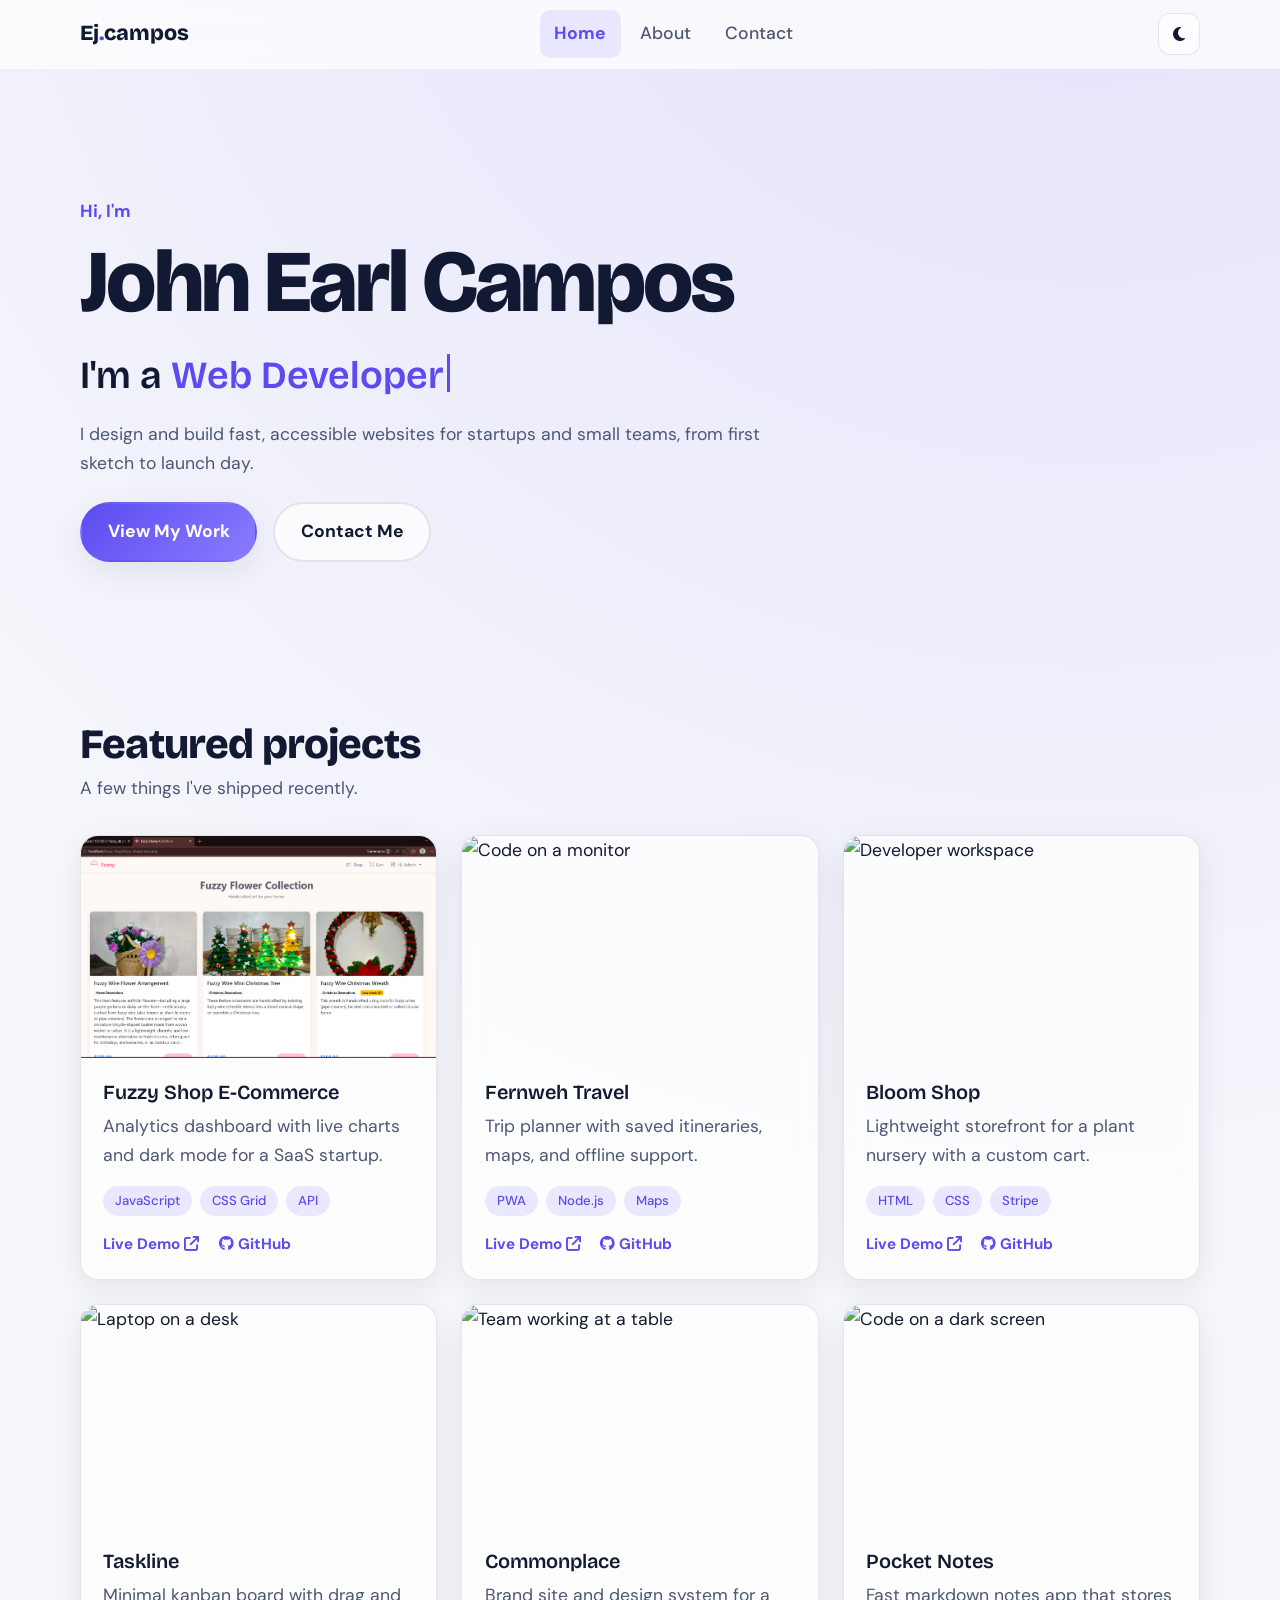
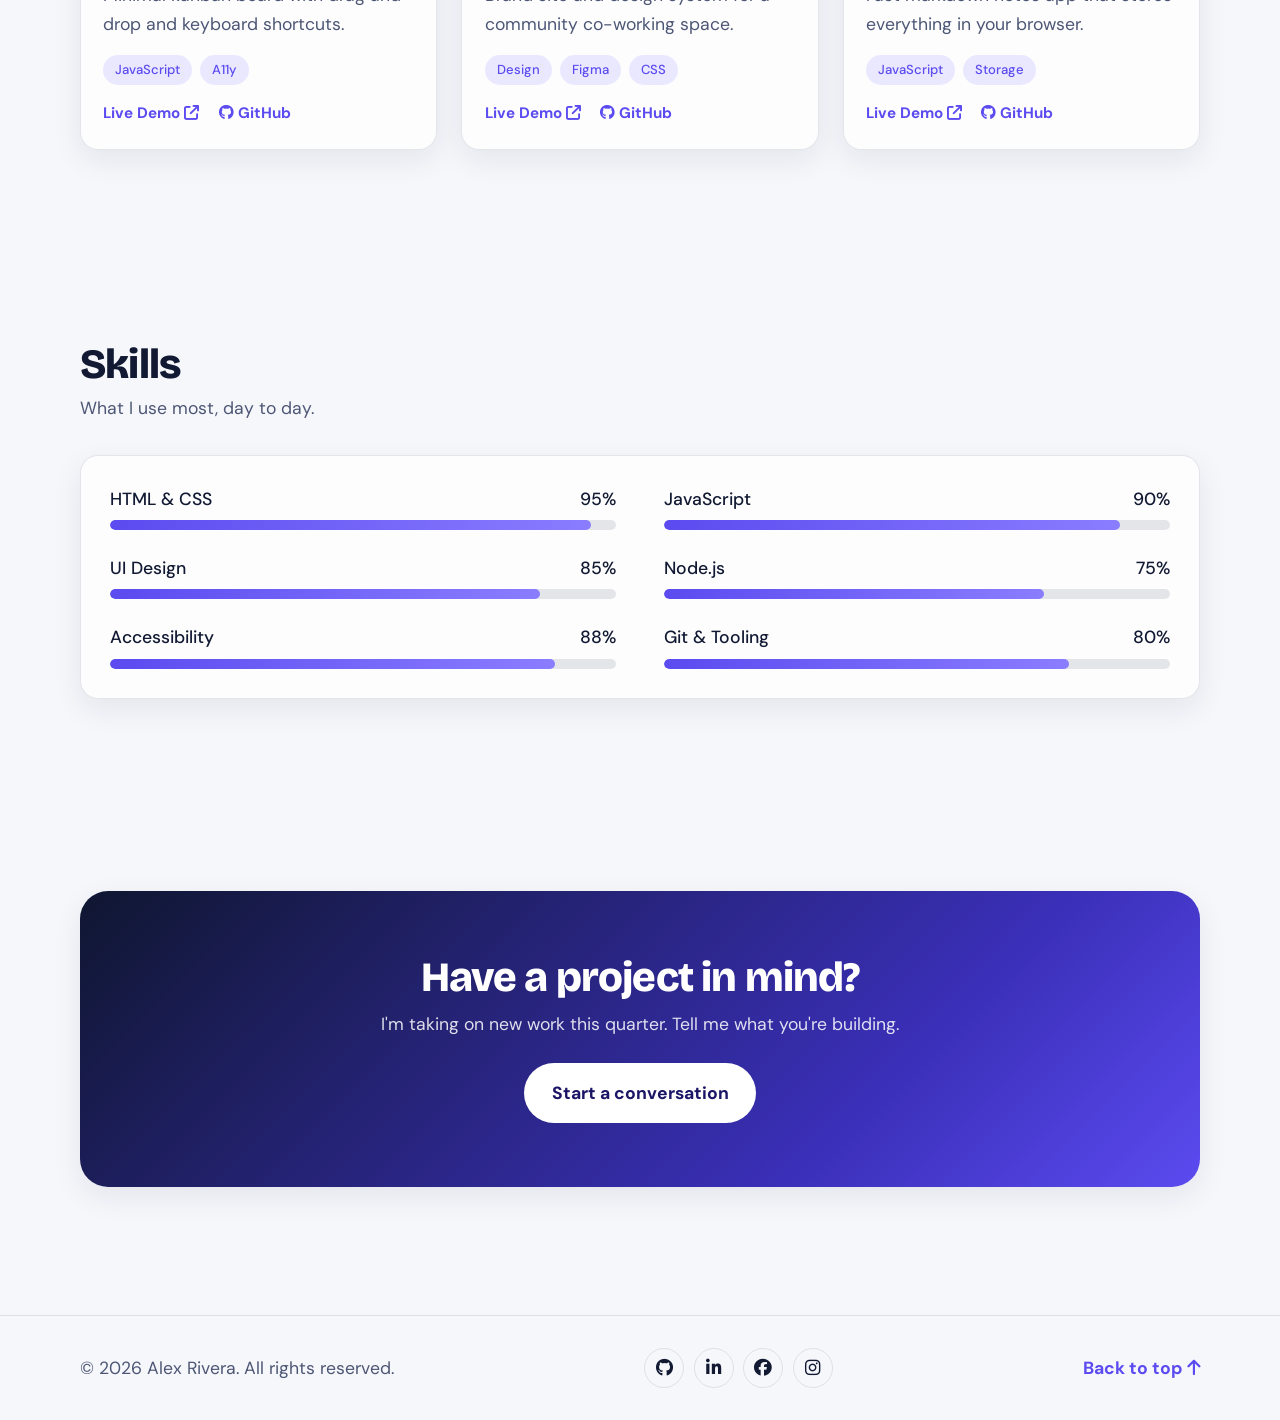
==== index.html @ 5c0c0ce5 "Add files via upload" ====
<!DOCTYPE html>
<html lang="en">
<head>
  <meta charset="UTF-8">
  <meta name="viewport" content="width=device-width, initial-scale=1">
  <meta name="description" content="John Earl Campos – web developer and designer building fast, accessible, beautiful websites.">
  <title>John Earl Campos · Web Developer &amp; Designer</title>
  <link rel="icon" href="data:image/svg+xml,%3Csvg xmlns='http://www.w3.org/2000/svg' viewBox='0 0 100 100'%3E%3Crect width='100' height='100' rx='24' fill='%236d5efc'/%3E%3Ctext x='50' y='68' font-size='56' text-anchor='middle' fill='white' font-family='sans-serif'%3EJ%3C/text%3E%3C/svg%3E">
  <link rel="preconnect" href="https://fonts.googleapis.com">
  <link rel="preconnect" href="https://fonts.gstatic.com" crossorigin>
  <link href="https://fonts.googleapis.com/css2?family=Bricolage+Grotesque:wght@600;800&family=DM+Sans:wght@400;500;700&display=swap" rel="stylesheet">
  <link rel="stylesheet" href="https://cdnjs.cloudflare.com/ajax/libs/font-awesome/6.5.1/css/all.min.css">
  <link rel="stylesheet" href="style.css">
  <script>try{var t=localStorage.getItem("theme");if(t)document.documentElement.setAttribute("data-theme",t)}catch(e){}</script>
</head>
<body>
  <a class="skip" href="#main">Skip to content</a>
  <header class="navbar" id="navbar">
    <nav class="container nav" aria-label="Main navigation">
      <a class="logo" href="index.html">Ej<span>.</span>campos</a>
      <ul class="nav-links" id="nav-links">
        <li><a href="index.html" class="active" aria-current="page">Home</a></li>
        <li><a href="about.html">About</a></li>
        <li><a href="contact.html">Contact</a></li>
      </ul>
      <div class="nav-actions">
        <button class="icon-btn" id="theme-toggle" aria-label="Toggle dark mode"><i class="fa-solid fa-moon"></i></button>
        <button class="icon-btn menu-btn" id="menu-btn" aria-label="Open menu" aria-expanded="false" aria-controls="nav-links"><i class="fa-solid fa-bars"></i></button>
      </div>
    </nav>
  </header>

  <main id="main">
    <section class="hero container">
      <p class="hello">Hi, I'm</p>
      <h1>John Earl Campos</h1>
      <p class="tagline">I'm a <span id="typing" class="typing" aria-live="off"></span><span class="caret" aria-hidden="true"></span></p>
      <p class="lead">I design and build fast, accessible websites for startups and small teams, from first sketch to launch day.</p>
      <div class="btn-row">
        <a class="btn btn-primary" href="#projects">View My Work</a>
        <a class="btn btn-ghost" href="contact.html">Contact Me</a>
      </div>
    </section>

    <section class="section container" id="projects">
      <h2 class="section-title reveal">Featured projects</h2>
      <p class="section-sub reveal">A few things I've shipped recently.</p>
      <div class="grid grid-3">
        <article class="card project reveal">
          <img src="Fuzzy_Shop_E-commerce.png" alt="Laptop showing code editor" loading="lazy">
          <div class="card-body">
            <h3>Fuzzy Shop E-Commerce</h3>
            <p>Analytics dashboard with live charts and dark mode for a SaaS startup.</p>
            <ul class="tags"><li>JavaScript</li><li>CSS Grid</li><li>API</li></ul>
            <div class="links"><a href="#">Live Demo <i class="fa-solid fa-arrow-up-right-from-square"></i></a><a href="#"><i class="fa-brands fa-github"></i> GitHub</a></div>
          </div>
        </article>
        <article class="card project reveal">
          <img src="https://images.unsplash.com/photo-1461749280684-dccba630e2f6?w=800&q=80" alt="Code on a monitor" loading="lazy">
          <div class="card-body">
            <h3>Fernweh Travel</h3>
            <p>Trip planner with saved itineraries, maps, and offline support.</p>
            <ul class="tags"><li>PWA</li><li>Node.js</li><li>Maps</li></ul>
            <div class="links"><a href="#">Live Demo <i class="fa-solid fa-arrow-up-right-from-square"></i></a><a href="#"><i class="fa-brands fa-github"></i> GitHub</a></div>
          </div>
        </article>
        <article class="card project reveal">
          <img src="https://images.unsplash.com/photo-1555066931-4365d14bab8c?w=800&q=80" alt="Developer workspace" loading="lazy">
          <div class="card-body">
            <h3>Bloom Shop</h3>
            <p>Lightweight storefront for a plant nursery with a custom cart.</p>
            <ul class="tags"><li>HTML</li><li>CSS</li><li>Stripe</li></ul>
            <div class="links"><a href="#">Live Demo <i class="fa-solid fa-arrow-up-right-from-square"></i></a><a href="#"><i class="fa-brands fa-github"></i> GitHub</a></div>
          </div>
        </article>
        <article class="card project reveal">
          <img src="https://images.unsplash.com/photo-1517694712202-14dd9538aa97?w=800&q=80" alt="Laptop on a desk" loading="lazy">
          <div class="card-body">
            <h3>Taskline</h3>
            <p>Minimal kanban board with drag and drop and keyboard shortcuts.</p>
            <ul class="tags"><li>JavaScript</li><li>A11y</li></ul>
            <div class="links"><a href="#">Live Demo <i class="fa-solid fa-arrow-up-right-from-square"></i></a><a href="#"><i class="fa-brands fa-github"></i> GitHub</a></div>
          </div>
        </article>
        <article class="card project reveal">
          <img src="https://images.unsplash.com/photo-1522071820081-009f0129c71c?w=800&q=80" alt="Team working at a table" loading="lazy">
          <div class="card-body">
            <h3>Commonplace</h3>
            <p>Brand site and design system for a community co-working space.</p>
            <ul class="tags"><li>Design</li><li>Figma</li><li>CSS</li></ul>
            <div class="links"><a href="#">Live Demo <i class="fa-solid fa-arrow-up-right-from-square"></i></a><a href="#"><i class="fa-brands fa-github"></i> GitHub</a></div>
          </div>
        </article>
        <article class="card project reveal">
          <img src="https://images.unsplash.com/photo-1487058792275-0ad4aaf24ca7?w=800&q=80" alt="Code on a dark screen" loading="lazy">
          <div class="card-body">
            <h3>Pocket Notes</h3>
            <p>Fast markdown notes app that stores everything in your browser.</p>
            <ul class="tags"><li>JavaScript</li><li>Storage</li></ul>
            <div class="links"><a href="#">Live Demo <i class="fa-solid fa-arrow-up-right-from-square"></i></a><a href="#"><i class="fa-brands fa-github"></i> GitHub</a></div>
          </div>
        </article>
      </div>
    </section>

    <section class="section container" id="skills">
      <h2 class="section-title reveal">Skills</h2>
      <p class="section-sub reveal">What I use most, day to day.</p>
      <div class="grid grid-2 card skills-panel reveal">
        <div class="skill"><div class="skill-head"><span>HTML &amp; CSS</span><span>95%</span></div><div class="bar" role="progressbar" aria-valuenow="95" aria-valuemin="0" aria-valuemax="100" aria-label="HTML and CSS"><div class="bar-fill" data-level="95"></div></div></div>
        <div class="skill"><div class="skill-head"><span>JavaScript</span><span>90%</span></div><div class="bar" role="progressbar" aria-valuenow="90" aria-valuemin="0" aria-valuemax="100" aria-label="JavaScript"><div class="bar-fill" data-level="90"></div></div></div>
        <div class="skill"><div class="skill-head"><span>UI Design</span><span>85%</span></div><div class="bar" role="progressbar" aria-valuenow="85" aria-valuemin="0" aria-valuemax="100" aria-label="UI Design"><div class="bar-fill" data-level="85"></div></div></div>
        <div class="skill"><div class="skill-head"><span>Node.js</span><span>75%</span></div><div class="bar" role="progressbar" aria-valuenow="75" aria-valuemin="0" aria-valuemax="100" aria-label="Node.js"><div class="bar-fill" data-level="75"></div></div></div>
        <div class="skill"><div class="skill-head"><span>Accessibility</span><span>88%</span></div><div class="bar" role="progressbar" aria-valuenow="88" aria-valuemin="0" aria-valuemax="100" aria-label="Accessibility"><div class="bar-fill" data-level="88"></div></div></div>
        <div class="skill"><div class="skill-head"><span>Git &amp; Tooling</span><span>80%</span></div><div class="bar" role="progressbar" aria-valuenow="80" aria-valuemin="0" aria-valuemax="100" aria-label="Git and tooling"><div class="bar-fill" data-level="80"></div></div></div>
      </div>
    </section>

    <section class="container section">
      <div class="cta reveal">
        <h2>Have a project in mind?</h2>
        <p>I'm taking on new work this quarter. Tell me what you're building.</p>
        <a class="btn btn-light" href="contact.html">Start a conversation</a>
      </div>
    </section>
  </main>

  <footer class="footer">
    <div class="container footer-inner">
      <p>&copy; <span id="year">2025</span> Alex Rivera. All rights reserved.</p>
      <div class="socials">
        <a href="https://github.com/camposjohnearl-byte" aria-label="GitHub"><i class="fa-brands fa-github"></i></a>
        <a href="https://www.linkedin.com/in/johnearl-campos-39a609385/?isSelfProfile=true" aria-label="LinkedIn"><i class="fa-brands fa-linkedin-in"></i></a>
        <a href="https://www.facebook.com/johnearl.campos.08" aria-label="Facebook"><i class="fa-brands fa-facebook"></i></a>
        <a href="https://www.instagram.com/ejihbuy/" aria-label="Instagram"><i class="fa-brands fa-instagram"></i></a>
      </div>
      <a href="#top" class="to-top-link" id="to-top-link">Back to top <i class="fa-solid fa-arrow-up"></i></a>
    </div>
  </footer>
  <button class="to-top" id="to-top" aria-label="Back to top"><i class="fa-solid fa-arrow-up"></i></button>
  <script src="script.js"></script>
</body>
</html>
---- style.css ----
/* =========================================================
   1. VARIABLES  (edit colors and fonts here)
   ========================================================= */
:root {
  --bg: #f6f7fb;
  --surface: rgba(255, 255, 255, 0.72);
  --surface-solid: #ffffff;
  --text: #121a33;
  --muted: #4d5775;
  --border: rgba(18, 26, 51, 0.1);
  --accent: #5b4bf0;          /* single vibrant accent */
  --accent-2: #8a7dff;
  --on-accent: #ffffff;
  --navy: #0f1630;
  --shadow: 0 10px 30px rgba(18, 26, 51, 0.08);
  --shadow-hover: 0 18px 40px rgba(91, 75, 240, 0.25);
  --radius: 18px;
  --font-display: "Bricolage Grotesque", system-ui, sans-serif;
  --font-body: "DM Sans", system-ui, sans-serif;
  --fs-h1: clamp(2.6rem, 7vw + 1rem, 5.5rem);
  --fs-h2: clamp(1.7rem, 3vw + 1rem, 2.6rem);
  --fs-h3: clamp(1.05rem, 0.6vw + 1rem, 1.25rem);
  --fs-body: clamp(1rem, 0.2vw + 0.95rem, 1.1rem);
  --ease: 0.3s ease;
}
[data-theme="dark"] {
  --bg: #0b1024;
  --surface: rgba(24, 31, 60, 0.7);
  --surface-solid: #151c3a;
  --text: #eef0fa;
  --muted: #a9b0cc;
  --border: rgba(255, 255, 255, 0.1);
  --accent: #8a7dff;
  --accent-2: #b0a7ff;
  --on-accent: #0b1024;
  --shadow: 0 10px 30px rgba(0, 0, 0, 0.35);
  --shadow-hover: 0 18px 40px rgba(138, 125, 255, 0.3);
}

/* =========================================================
   2. BASE
   ========================================================= */
*, *::before, *::after { box-sizing: border-box; }
html { scroll-behavior: smooth; scroll-padding-top: 80px; }
body {
  margin: 0; font-family: var(--font-body); font-size: var(--fs-body);
  line-height: 1.65; color: var(--text); background: var(--bg);
  background-image: radial-gradient(circle at 85% -10%, rgba(138, 125, 255, 0.18), transparent 45%);
  transition: background-color var(--ease), color var(--ease);
}
img { max-width: 100%; display: block; }
h1, h2, h3 { font-family: var(--font-display); line-height: 1.1; margin: 0 0 0.6rem; }
h1 { font-size: var(--fs-h1); font-weight: 800; letter-spacing: -0.03em; }
h2 { font-size: var(--fs-h2); font-weight: 800; letter-spacing: -0.02em; }
h3 { font-size: var(--fs-h3); font-weight: 600; }
p { margin: 0 0 1rem; }
a { color: var(--accent); text-decoration: none; transition: color var(--ease); }
a:hover { color: var(--accent-2); }
ul, ol { margin: 0; padding: 0; list-style: none; }
:focus-visible { outline: 3px solid var(--accent); outline-offset: 3px; border-radius: 6px; }
.skip { position: absolute; left: -999px; top: 8px; background: var(--accent); color: var(--on-accent); padding: 8px 14px; border-radius: 8px; z-index: 200; }
.skip:focus { left: 8px; }

/* =========================================================
   3. LAYOUT
   ========================================================= */
.container { width: min(1120px, 100% - 2.5rem); margin-inline: auto; }
.section { padding-block: clamp(3rem, 8vw, 6rem); }
.narrow { max-width: 760px; }
.grid { display: grid; gap: 1.5rem; }
.grid-2, .grid-3, .grid-4 { grid-template-columns: 1fr; }
.hero { padding-block: clamp(4rem, 12vw, 8rem) clamp(2rem, 6vw, 4rem); animation: rise 0.8s ease both; }
.hero.intro { display: grid; gap: 2.5rem; align-items: center; }
.contact-grid { display: grid; gap: 1.5rem; grid-template-columns: 1fr; }

/* Navbar */
.navbar { position: sticky; top: 0; z-index: 100; background: var(--surface); backdrop-filter: blur(14px); -webkit-backdrop-filter: blur(14px); border-bottom: 1px solid transparent; transition: box-shadow var(--ease), border-color var(--ease); }
.navbar.scrolled { box-shadow: var(--shadow); border-color: var(--border); }
.nav { display: flex; align-items: center; justify-content: space-between; height: 68px; }
.logo { font-family: var(--font-display); font-weight: 800; font-size: 1.35rem; color: var(--text); }
.logo span { color: var(--accent); }
.nav-links { position: absolute; top: 68px; left: 0; right: 0; background: var(--surface-solid); border-bottom: 1px solid var(--border); display: flex; flex-direction: column; padding: 0 1.25rem; max-height: 0; overflow: hidden; visibility: hidden; transition: max-height 0.4s ease, padding 0.4s ease, visibility 0.4s; }
.nav-links.open { max-height: 280px; padding: 1rem 1.25rem; visibility: visible; }
.nav-links a { display: block; padding: 0.6rem 0.9rem; border-radius: 10px; color: var(--muted); font-weight: 500; }
.nav-links a:hover, .nav-links a.active { color: var(--text); background: rgba(138, 125, 255, 0.15); }
.nav-links a.active { color: var(--accent); font-weight: 700; }
.nav-actions { display: flex; gap: 0.5rem; }

/* Footer */
.footer { border-top: 1px solid var(--border); padding-block: 2rem; margin-top: 2rem; color: var(--muted); }
.footer-inner { display: flex; flex-wrap: wrap; align-items: center; justify-content: space-between; gap: 1rem; }
.footer p { margin: 0; }

/* =========================================================
   4. COMPONENTS
   ========================================================= */
.btn { display: inline-flex; align-items: center; gap: 0.5rem; padding: 0.85rem 1.6rem; border-radius: 999px; font-weight: 700; font: inherit; font-weight: 700; border: 2px solid transparent; cursor: pointer; transition: transform var(--ease), box-shadow var(--ease), background var(--ease); }
.btn:hover { transform: translateY(-2px); }
.btn-primary { background: linear-gradient(135deg, var(--accent), var(--accent-2)); color: var(--on-accent); box-shadow: var(--shadow); }
.btn-primary:hover { color: var(--on-accent); box-shadow: var(--shadow-hover); }
.btn-ghost { border-color: var(--border); color: var(--text); background: var(--surface); }
.btn-ghost:hover { border-color: var(--accent); color: var(--accent); }
.btn-light { background: #fff; color: #1b1566; }
.btn-light:hover { color: #1b1566; box-shadow: 0 12px 30px rgba(0, 0, 0, 0.3); }
.btn-row { display: flex; flex-wrap: wrap; gap: 1rem; margin-top: 1.5rem; }
.icon-btn { width: 42px; height: 42px; display: grid; place-items: center; border-radius: 12px; border: 1px solid var(--border); background: var(--surface); color: var(--text); font-size: 1rem; cursor: pointer; transition: transform var(--ease), color var(--ease), border-color var(--ease); }
.icon-btn:hover { color: var(--accent); border-color: var(--accent); transform: translateY(-2px); }

.card { background: var(--surface); backdrop-filter: blur(10px); -webkit-backdrop-filter: blur(10px); border: 1px solid var(--border); border-radius: var(--radius); box-shadow: var(--shadow); transition: transform var(--ease), box-shadow var(--ease), border-color var(--ease); }
.card.pad { padding: 1.6rem; }
.card:hover { transform: translateY(-6px); box-shadow: var(--shadow-hover); border-color: var(--accent); }
.skills-panel:hover, form.card:hover { transform: none; }
.card h3 i { color: var(--accent); margin-right: 0.4rem; }
.card p { color: var(--muted); }
.project { overflow: hidden; }
.project img { aspect-ratio: 16 / 10; width: 100%; object-fit: cover; }
.card-body { padding: 1.4rem; }
.links { display: flex; gap: 1.2rem; font-weight: 700; font-size: 0.95rem; }

.tags { display: flex; flex-wrap: wrap; gap: 0.5rem; margin-bottom: 1rem; }
.tags li { font-size: 0.82rem; font-weight: 500; padding: 0.25rem 0.75rem; border-radius: 999px; background: rgba(138, 125, 255, 0.16); color: var(--accent); }

.hello { color: var(--accent); font-weight: 700; margin-bottom: 0.5rem; }
.tagline { font-family: var(--font-display); font-size: clamp(1.4rem, 3vw + 0.5rem, 2.4rem); font-weight: 600; margin: 0.8rem 0; }
.typing { color: var(--accent); }
.caret { display: inline-block; width: 3px; height: 1em; margin-left: 3px; background: var(--accent); vertical-align: -0.12em; animation: blink 1s steps(1) infinite; }
.lead { color: var(--muted); max-width: 60ch; }
.section-title { margin-bottom: 0.4rem; }
.section-sub { color: var(--muted); margin-bottom: 2rem; }

.skill-head { display: flex; justify-content: space-between; font-weight: 500; margin-bottom: 0.4rem; }
.bar { height: 10px; background: var(--border); border-radius: 999px; overflow: hidden; }
.bar-fill { height: 100%; width: 0; border-radius: 999px; background: linear-gradient(90deg, var(--accent), var(--accent-2)); transition: width 1.2s cubic-bezier(0.2, 0.7, 0.2, 1); }
.skills-panel { padding: 1.8rem; gap: 1.5rem 3rem; }

.cta { text-align: center; padding: clamp(2.5rem, 6vw, 4rem) 1.5rem; border-radius: 28px; color: #fff; background: linear-gradient(135deg, var(--navy), #3a2fb8 70%, #5b4bf0); box-shadow: var(--shadow); }
.cta h2 { color: #fff; }
.cta p { color: rgba(255, 255, 255, 0.85); margin-bottom: 1.5rem; }

.avatar { width: min(320px, 80%); aspect-ratio: 1; object-fit: cover; border-radius: 32% 68% 55% 45% / 45% 40% 60% 55%; border: 4px solid var(--surface-solid); box-shadow: var(--shadow-hover); }

.timeline { position: relative; padding-left: 1.8rem; border-left: 2px solid var(--border); display: grid; gap: 2rem; }
.timeline li { position: relative; }
.timeline li::before { content: ""; position: absolute; left: calc(-1.8rem - 7px); top: 0.45rem; width: 12px; height: 12px; border-radius: 50%; background: var(--accent); box-shadow: 0 0 0 4px var(--bg); }
.timeline .date { font-weight: 700; color: var(--accent); font-size: 0.9rem; }
.timeline p { color: var(--muted); margin: 0; }

.socials { display: flex; gap: 0.6rem; }
.socials a { width: 40px; height: 40px; display: grid; place-items: center; border-radius: 50%; border: 1px solid var(--border); color: var(--text); transition: transform var(--ease), background var(--ease), color var(--ease); }
.socials a:hover { background: var(--accent); color: var(--on-accent); transform: translateY(-3px); }
.to-top-link { font-weight: 700; }
.to-top { position: fixed; right: 1.2rem; bottom: 1.2rem; width: 48px; height: 48px; border-radius: 50%; border: 0; background: var(--accent); color: var(--on-accent); box-shadow: var(--shadow-hover); cursor: pointer; opacity: 0; visibility: hidden; transform: translateY(12px); transition: opacity var(--ease), transform var(--ease), visibility var(--ease); z-index: 90; }
.to-top.show { opacity: 1; visibility: visible; transform: none; }

/* Form */
.field { margin-bottom: 1.1rem; }
label { display: block; font-weight: 700; margin-bottom: 0.35rem; font-size: 0.95rem; }
input, textarea { width: 100%; padding: 0.8rem 1rem; font: inherit; color: var(--text); background: var(--surface-solid); border: 1.5px solid var(--border); border-radius: 12px; transition: border-color var(--ease), box-shadow var(--ease); }
input:focus, textarea:focus { outline: none; border-color: var(--accent); box-shadow: 0 0 0 4px rgba(138, 125, 255, 0.25); }
.field.invalid input, .field.invalid textarea { border-color: #d92d4a; }
.error { color: #d92d4a; font-size: 0.88rem; margin: 0.3rem 0 0; min-height: 0; }
[data-theme="dark"] .error, [data-theme="dark"] .field.invalid + .error { color: #ff8095; }
.success { margin: 1rem 0 0; padding: 0.9rem 1rem; border-radius: 12px; background: rgba(30, 160, 100, 0.15); color: var(--text) !important; }
.success i { color: #1ea064; }
.details { display: grid; gap: 1rem; margin: 1rem 0 1.5rem; }
.details li { display: flex; gap: 0.9rem; align-items: center; }
.details i { width: 40px; height: 40px; display: grid; place-items: center; border-radius: 12px; background: rgba(138, 125, 255, 0.16); color: var(--accent); }

/* Accordion */
.accordion { display: grid; gap: 0.8rem; }
.acc-item { background: var(--surface); border: 1px solid var(--border); border-radius: 14px; overflow: hidden; }
.acc-btn { width: 100%; display: flex; justify-content: space-between; align-items: center; gap: 1rem; padding: 1.1rem 1.3rem; font: inherit; font-weight: 700; color: var(--text); background: none; border: 0; text-align: left; cursor: pointer; }
.acc-btn i { transition: transform var(--ease); color: var(--accent); }
.acc-btn[aria-expanded="true"] i { transform: rotate(180deg); }
.acc-panel { display: grid; grid-template-rows: 0fr; transition: grid-template-rows 0.35s ease; }
.acc-panel.open { grid-template-rows: 1fr; }
.acc-panel p { overflow: hidden; margin: 0; padding: 0 1.3rem; color: var(--muted); }
.acc-panel.open p { padding-bottom: 1.2rem; }

/* =========================================================
   5. UTILITIES & ANIMATION
   ========================================================= */
.reveal { opacity: 0; transform: translateY(24px); transition: opacity 0.7s ease, transform 0.7s ease; }
.reveal.visible { opacity: 1; transform: none; }
@keyframes rise { from { opacity: 0; transform: translateY(24px); } to { opacity: 1; transform: none; } }
@keyframes blink { 50% { opacity: 0; } }

@media (prefers-reduced-motion: reduce) {
  *, *::before, *::after { animation: none !important; transition: none !important; scroll-behavior: auto !important; }
  .reveal { opacity: 1; transform: none; }
}

/* =========================================================
   6. RESPONSIVE (mobile-first)
   ========================================================= */
@media (min-width: 640px) {
  .grid-3, .grid-4 { grid-template-columns: repeat(2, 1fr); }
  .grid-2 { grid-template-columns: repeat(2, 1fr); }
}
@media (min-width: 820px) {
  .menu-btn { display: none; }
  .nav-links { position: static; flex-direction: row; gap: 0.3rem; max-height: none; overflow: visible; visibility: visible; padding: 0; background: none; border: 0; }
  .hero.intro { grid-template-columns: 320px 1fr; gap: 4rem; }
  .contact-grid { grid-template-columns: 1.4fr 1fr; align-items: start; }
}
@media (min-width: 1024px) {
  .grid-3 { grid-template-columns: repeat(3, 1fr); }
  .grid-4 { grid-template-columns: repeat(4, 1fr); }
}
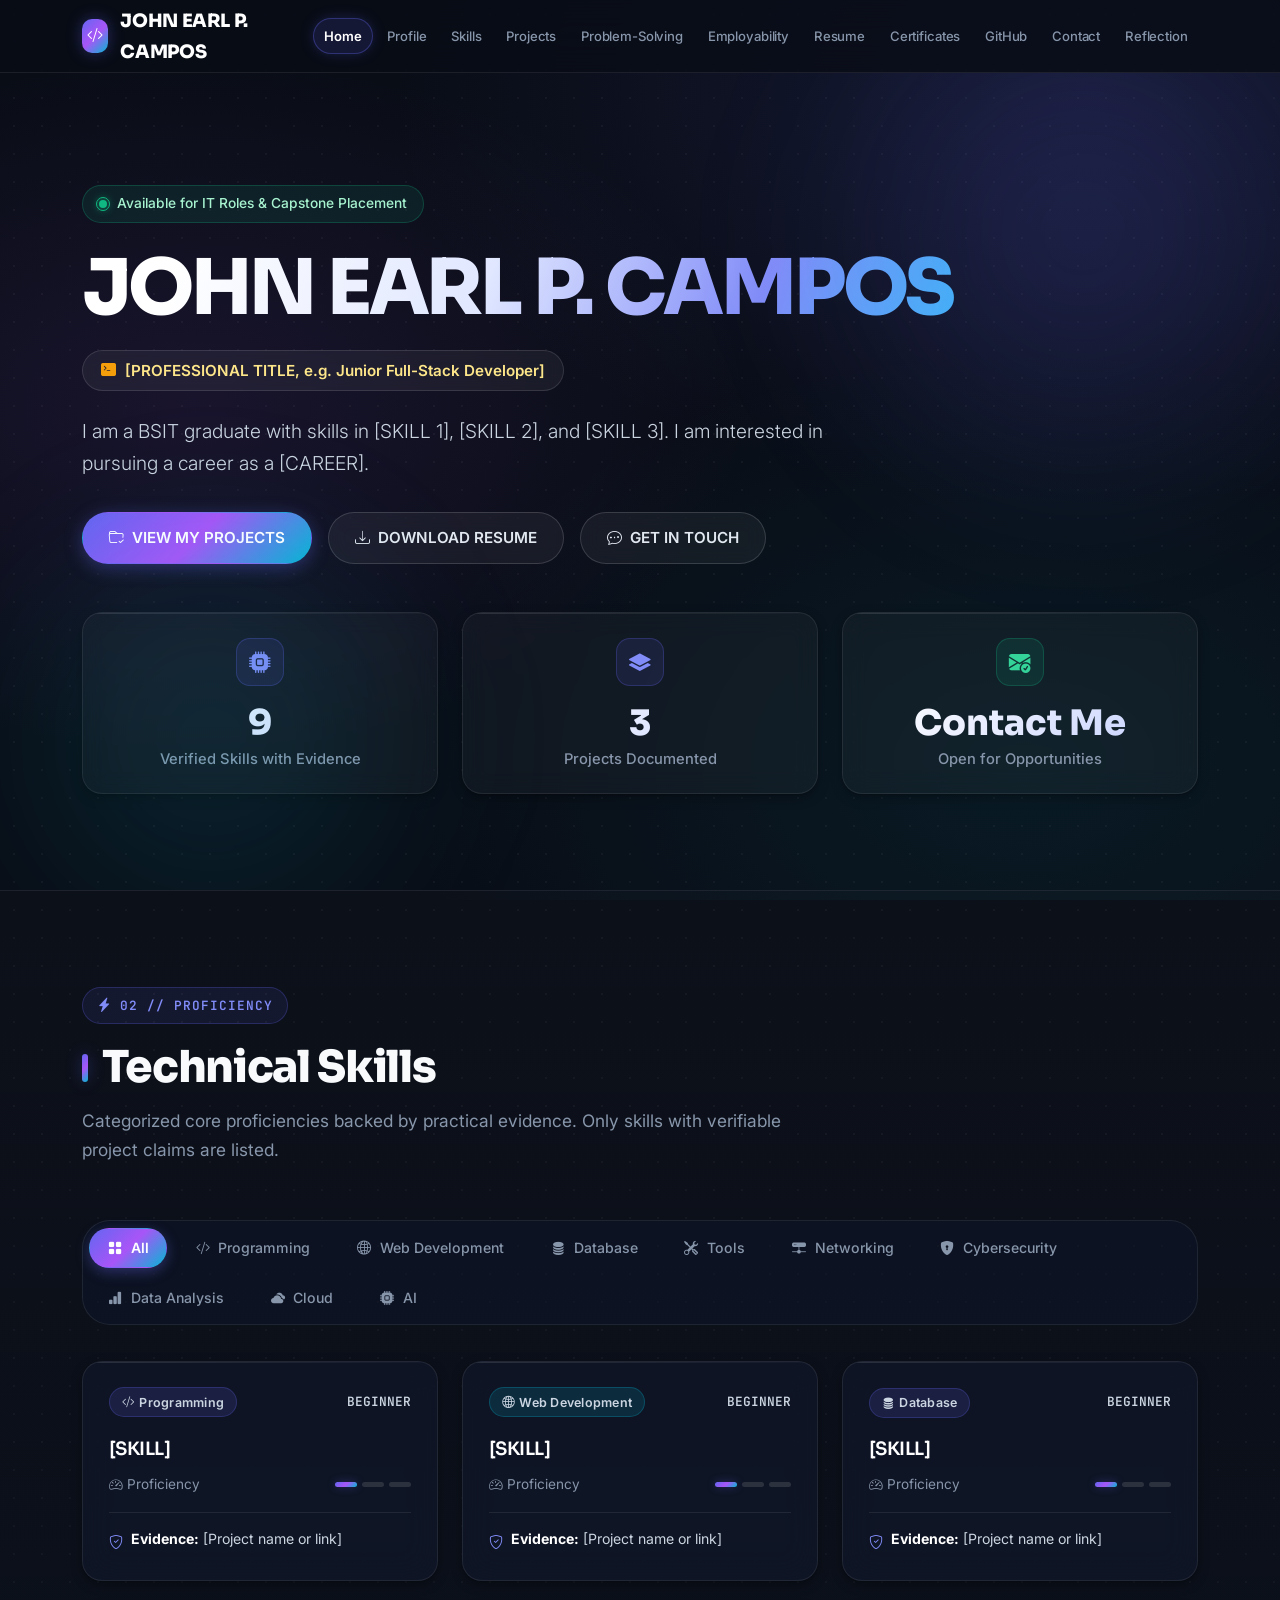
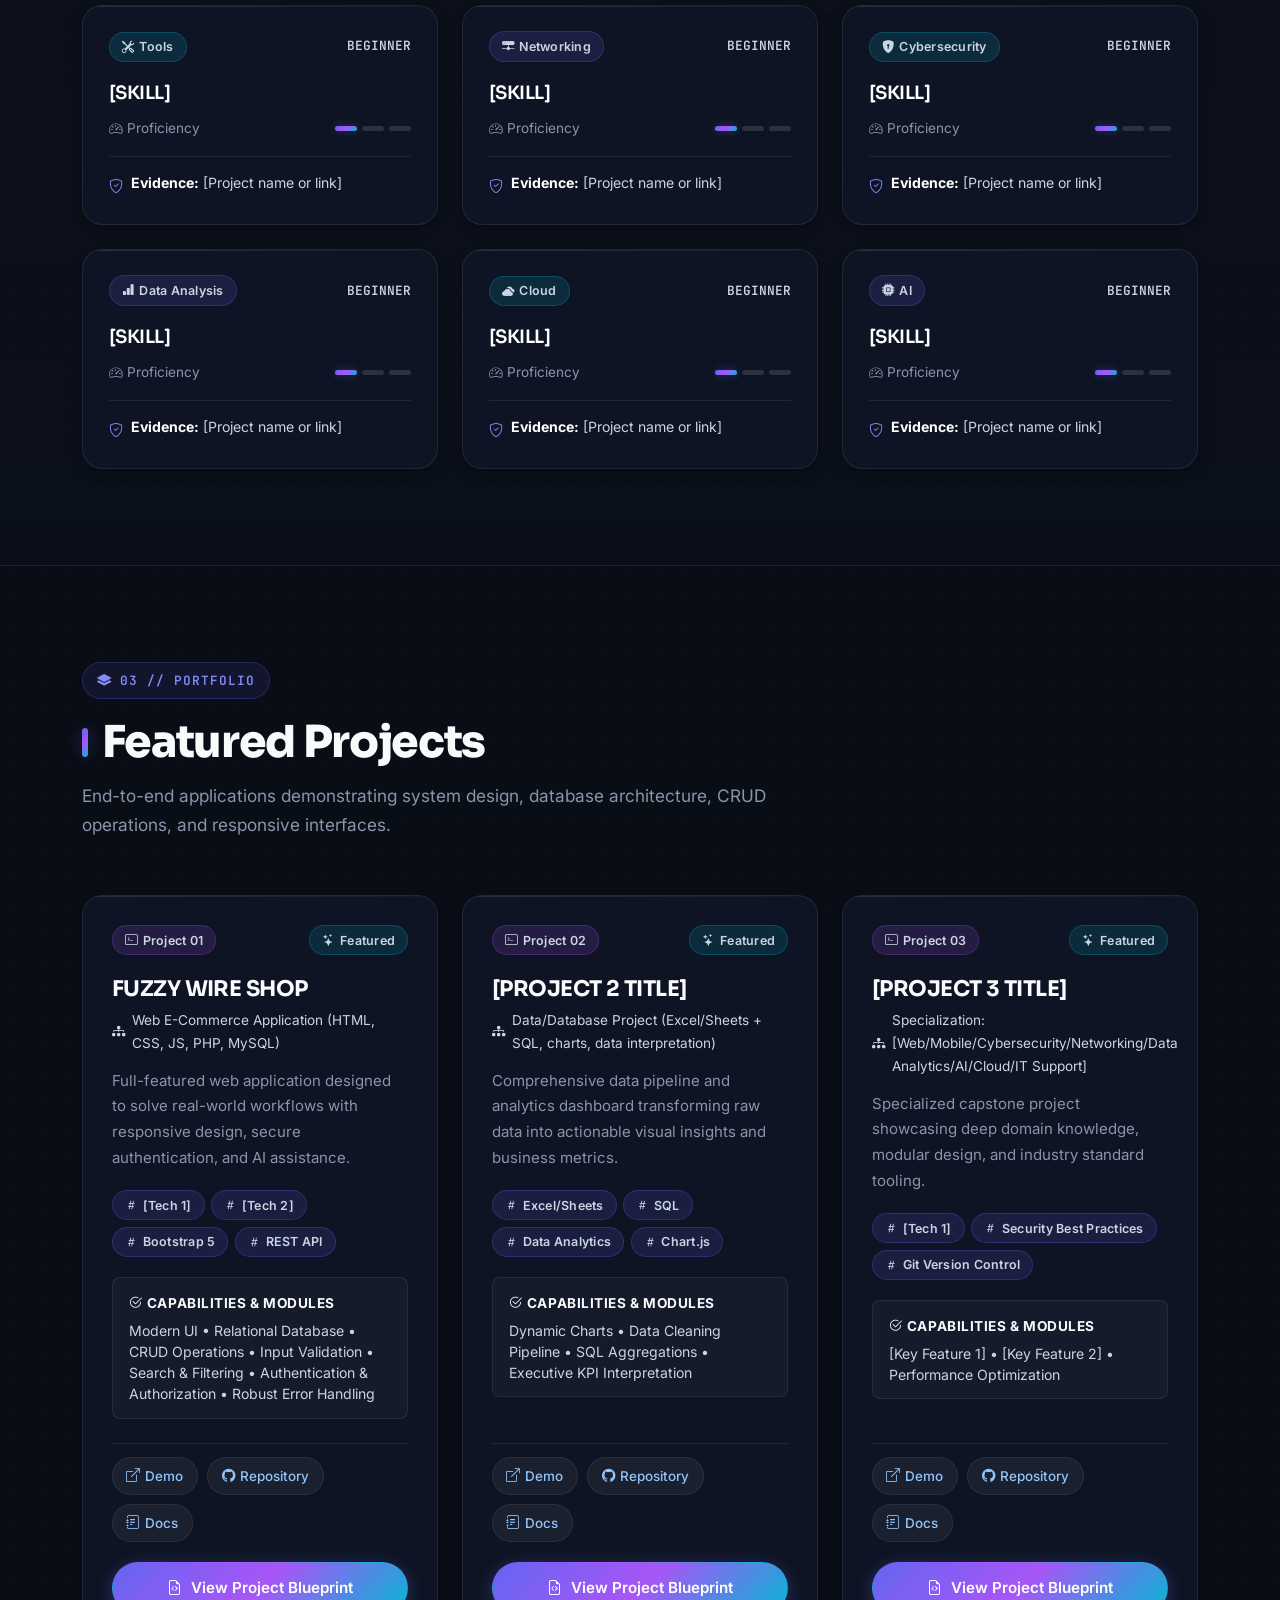
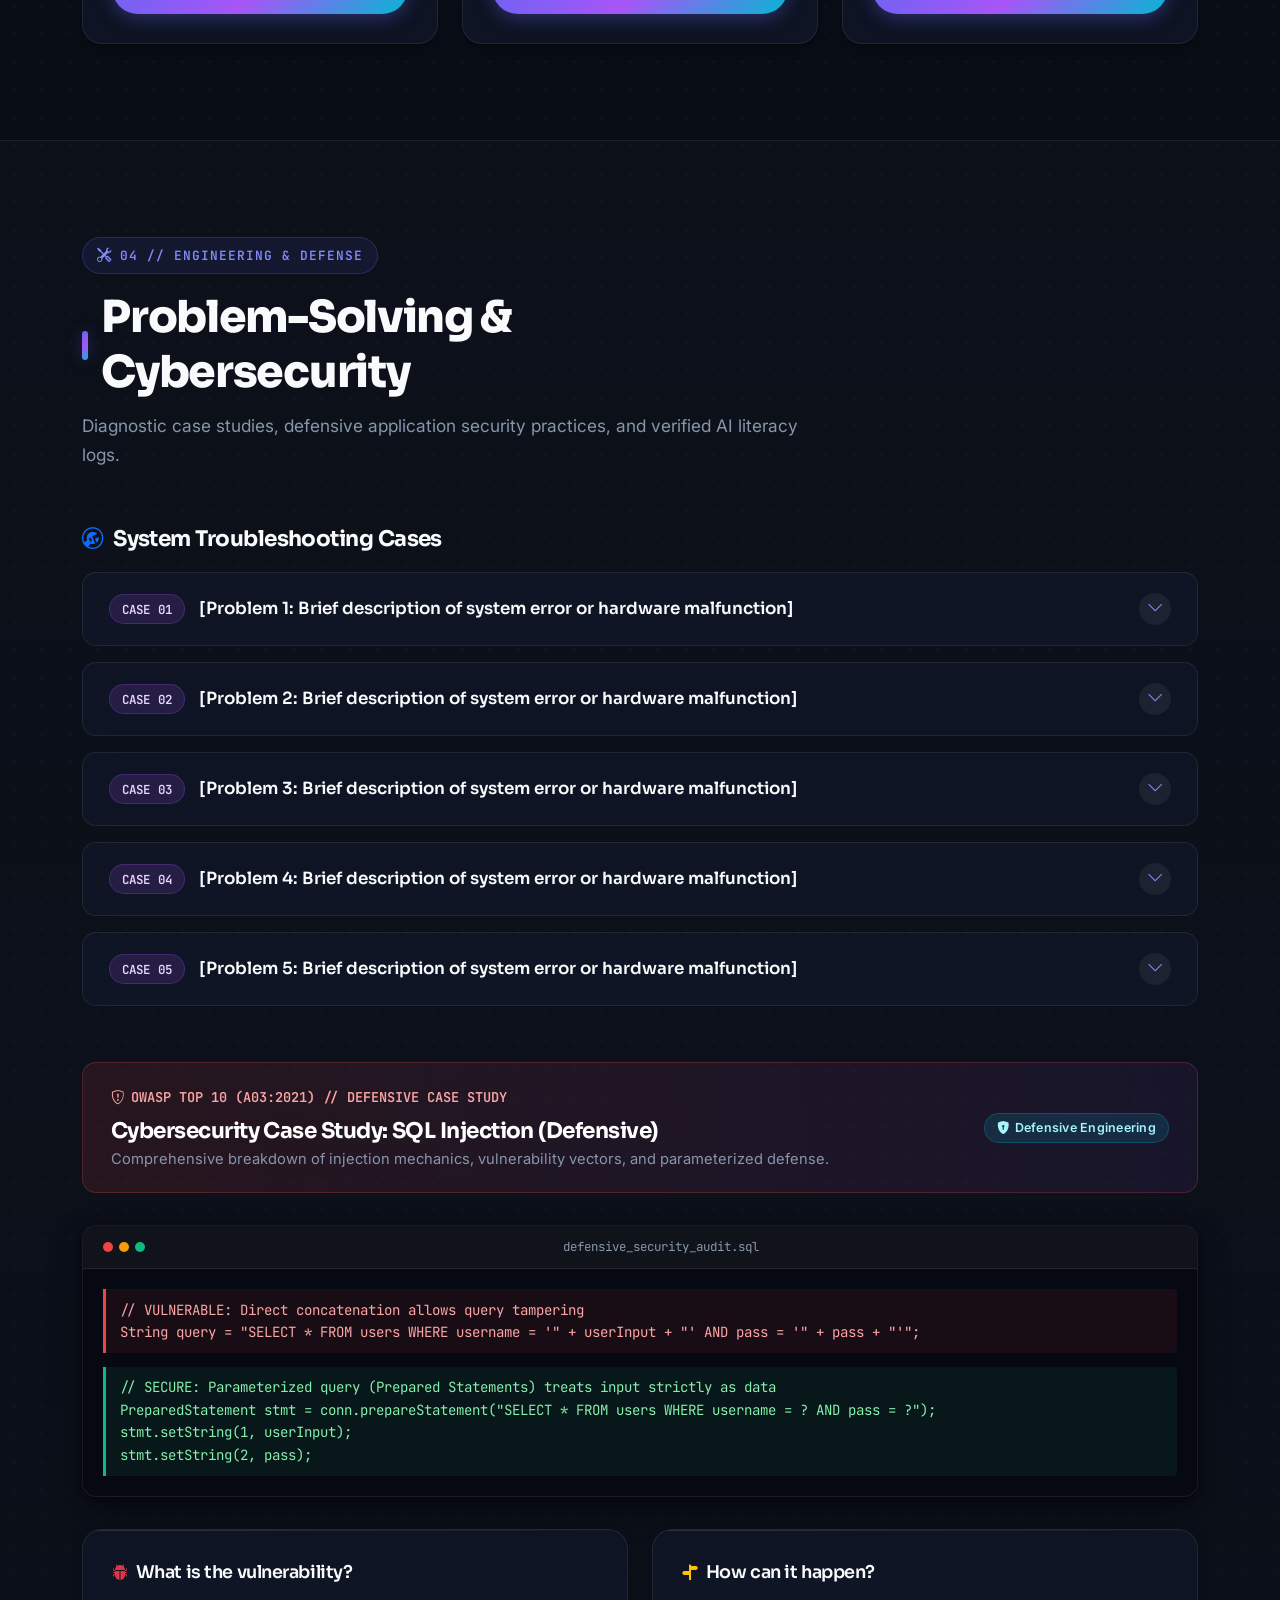
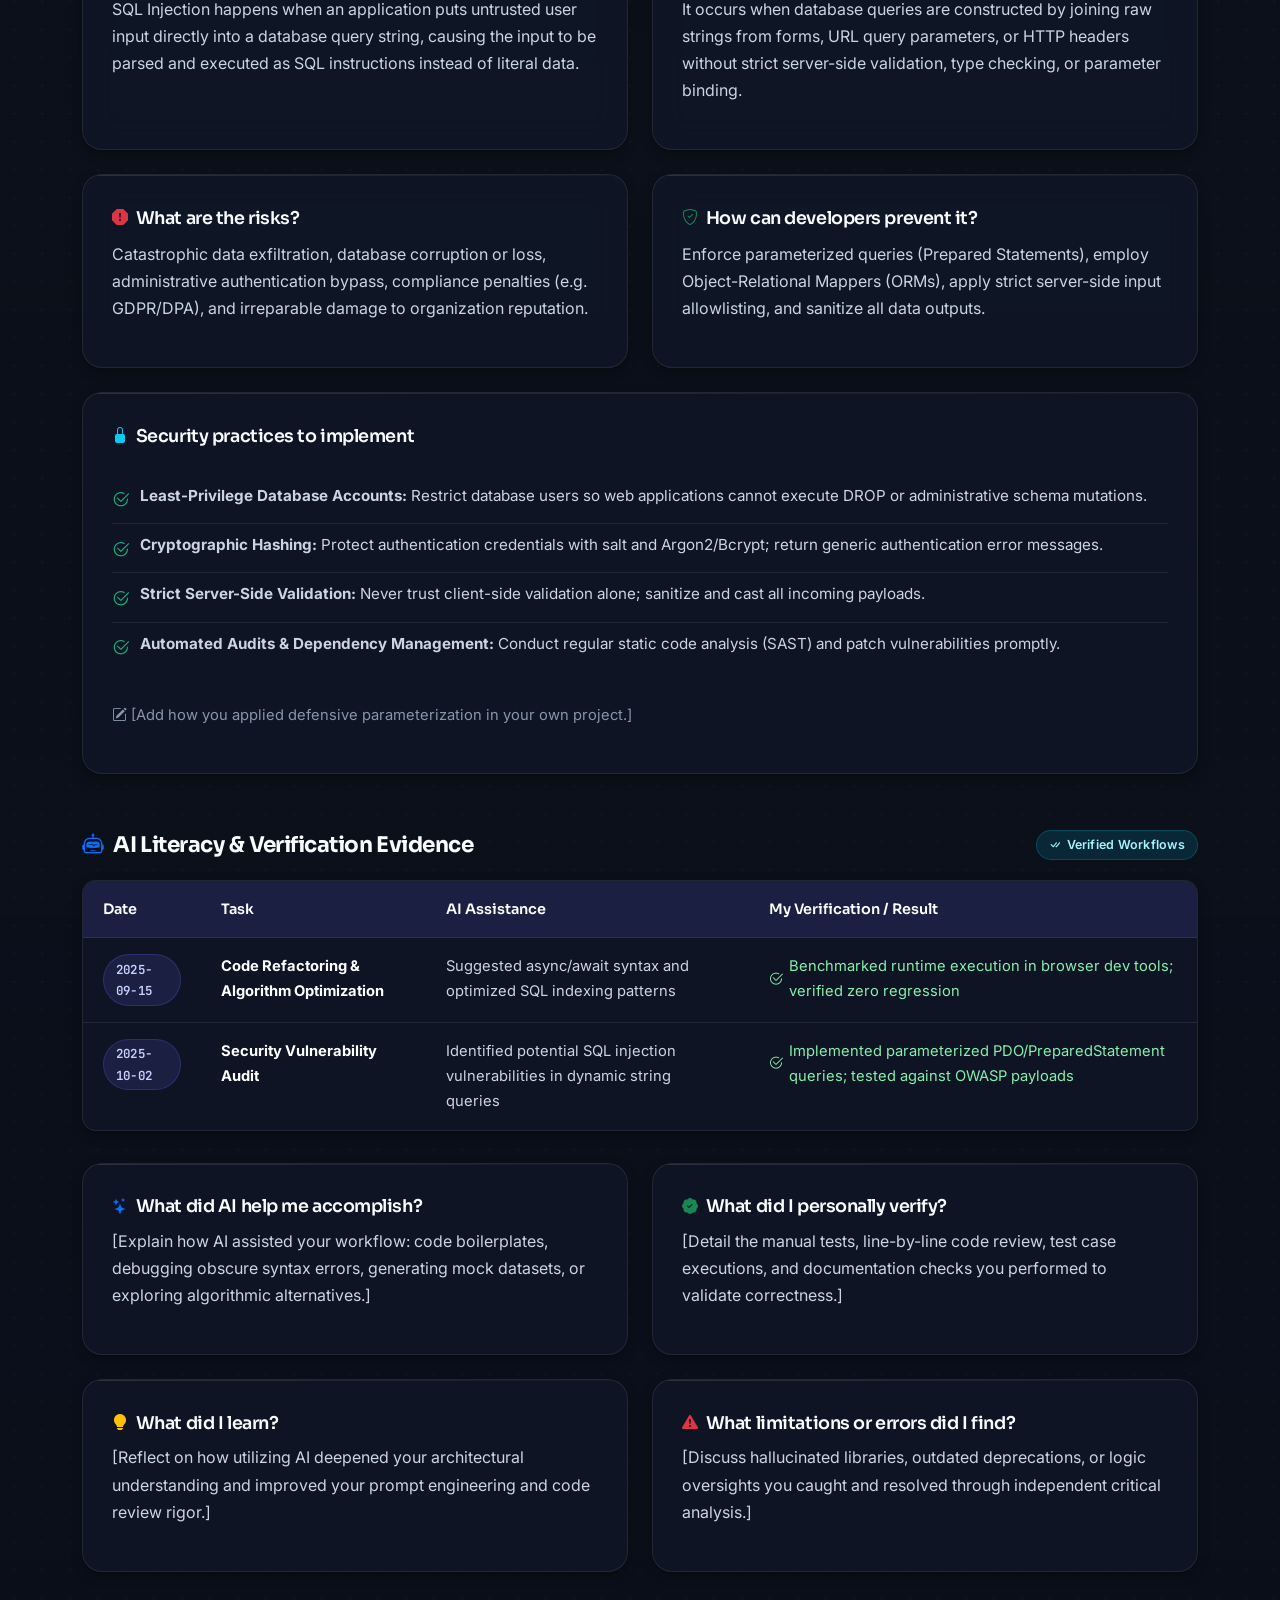
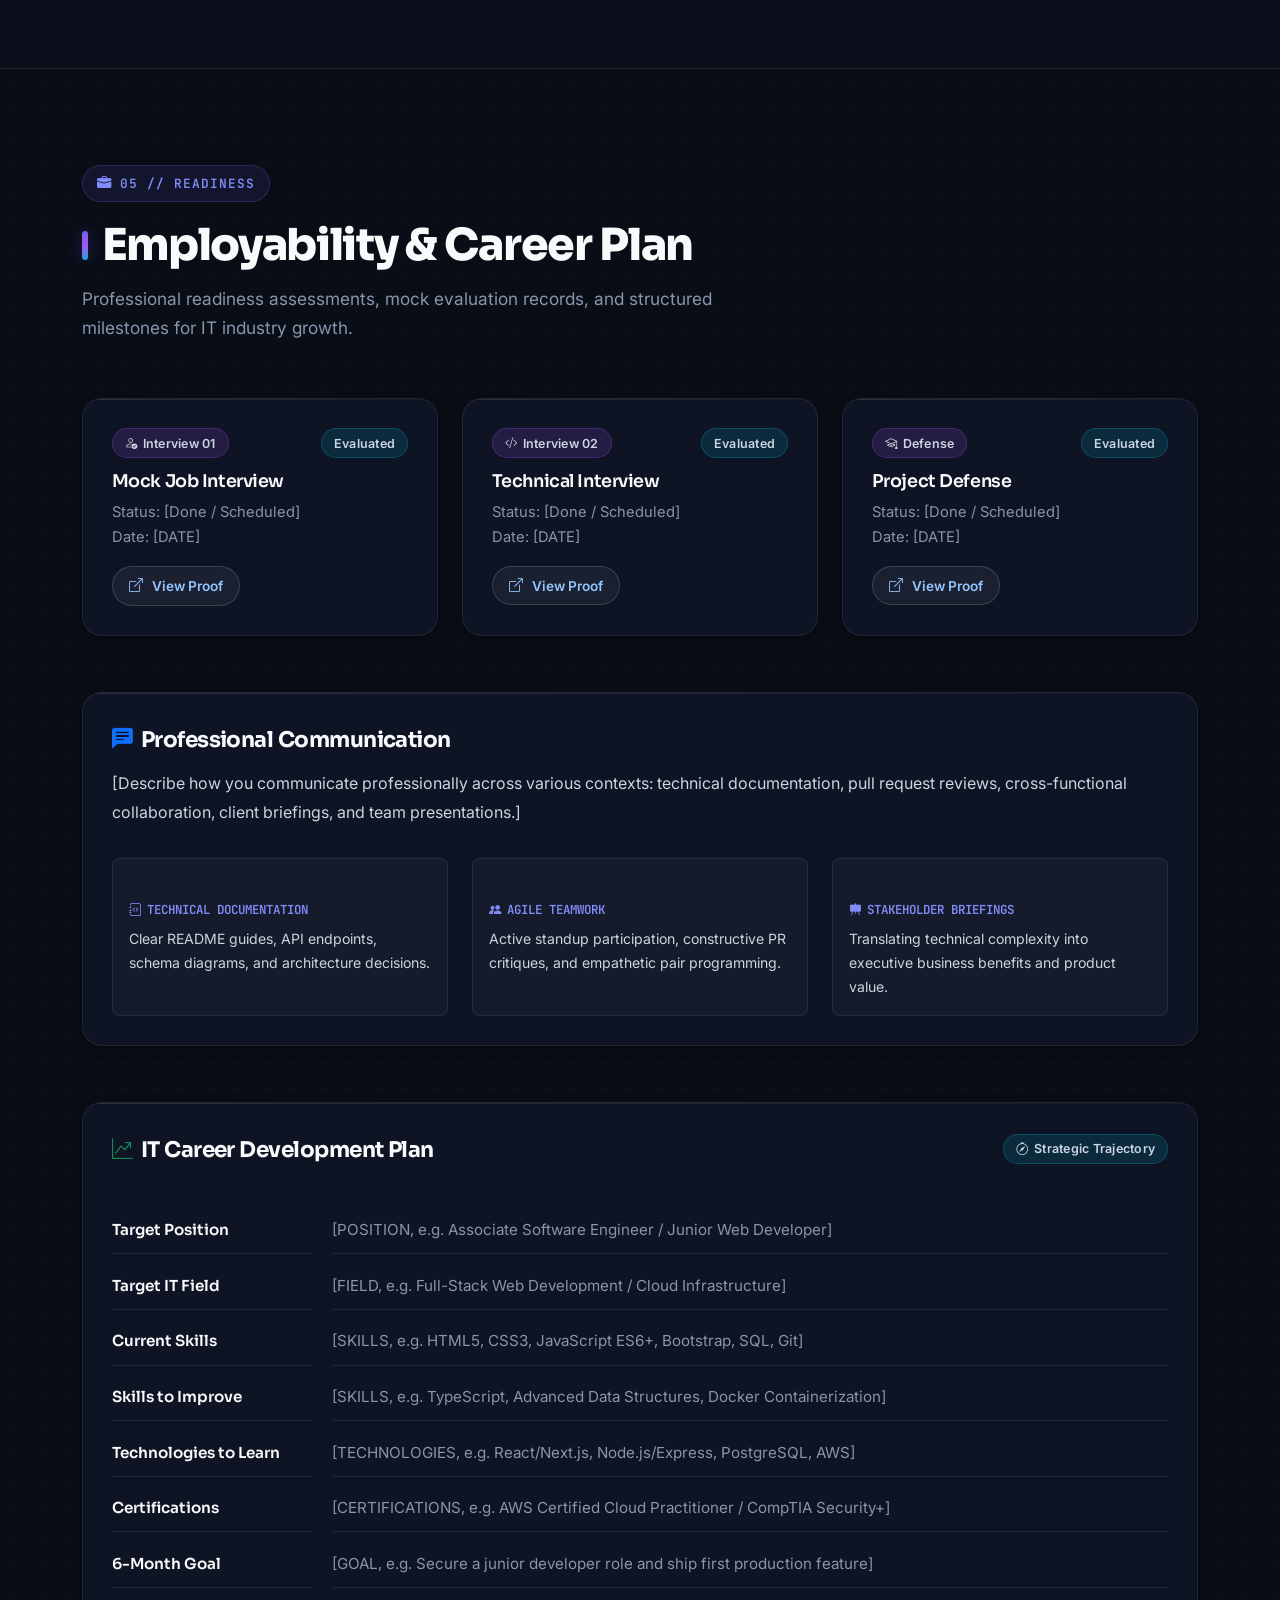
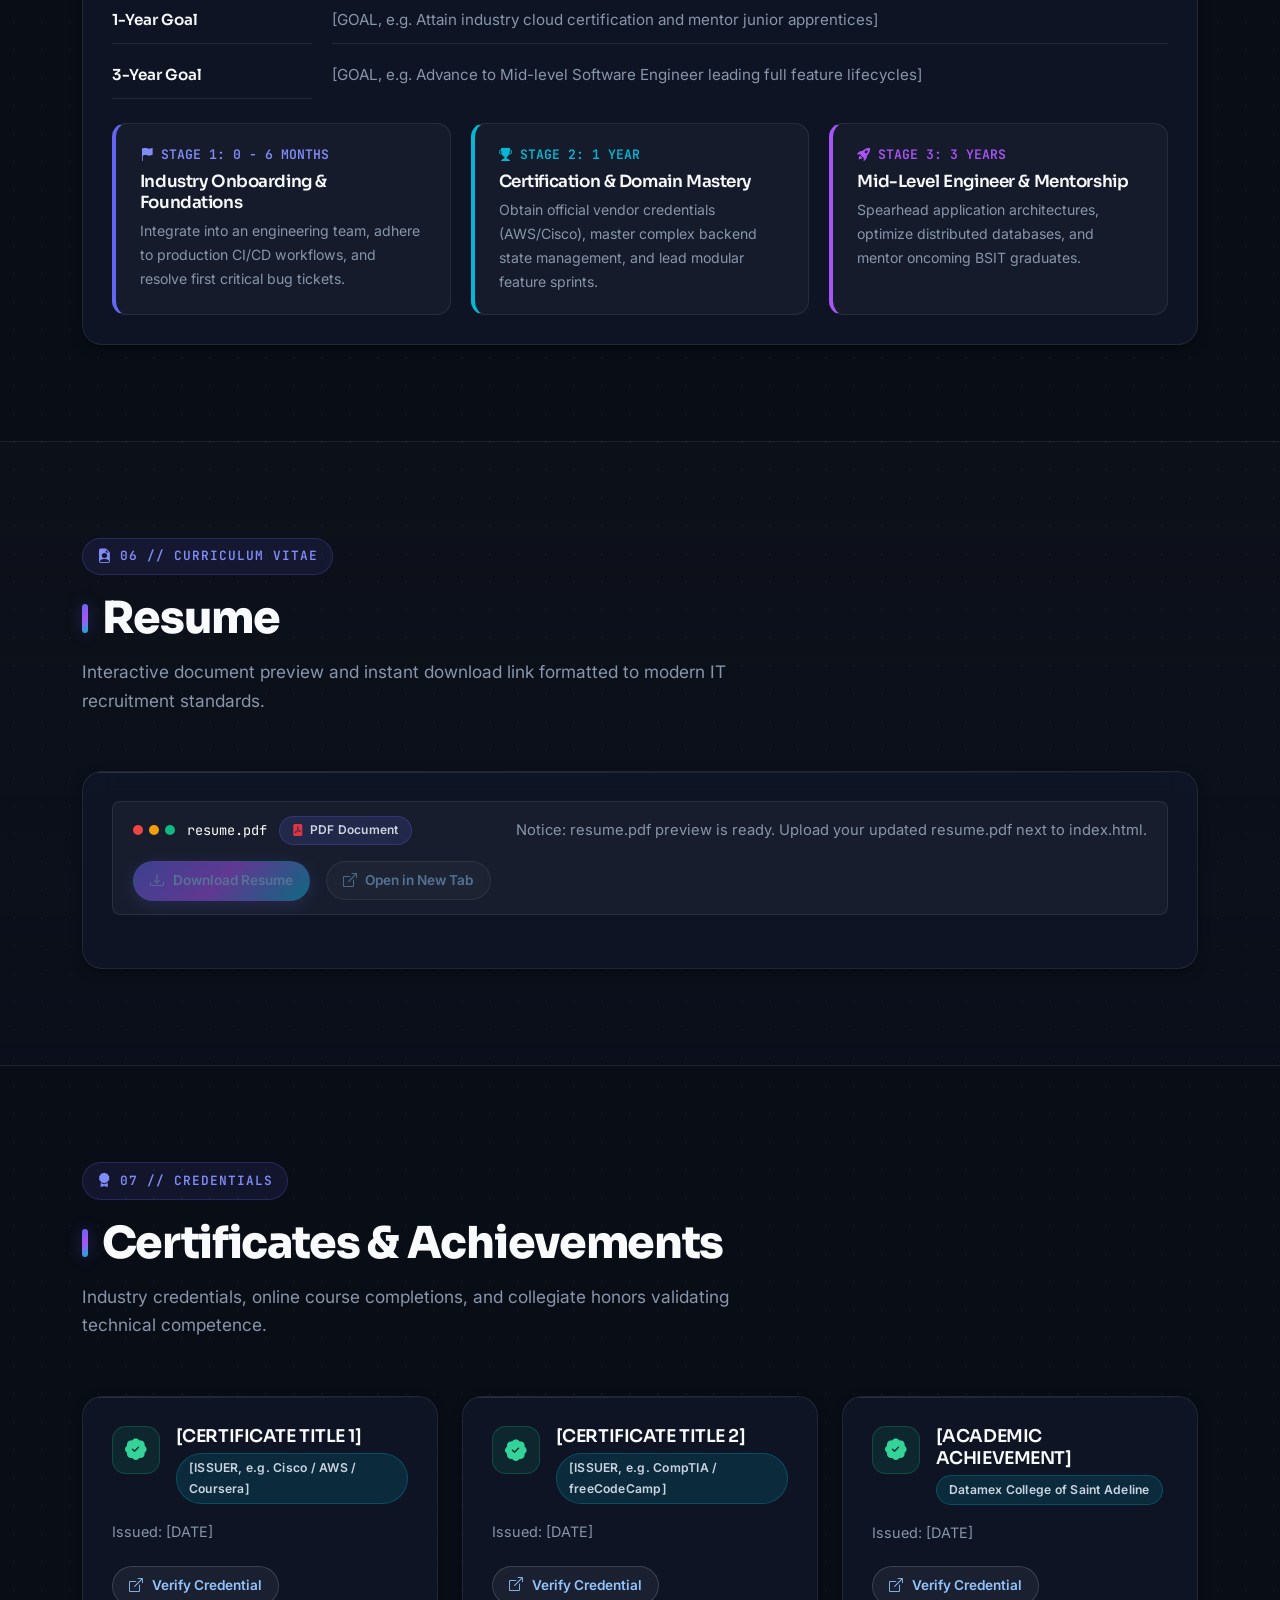
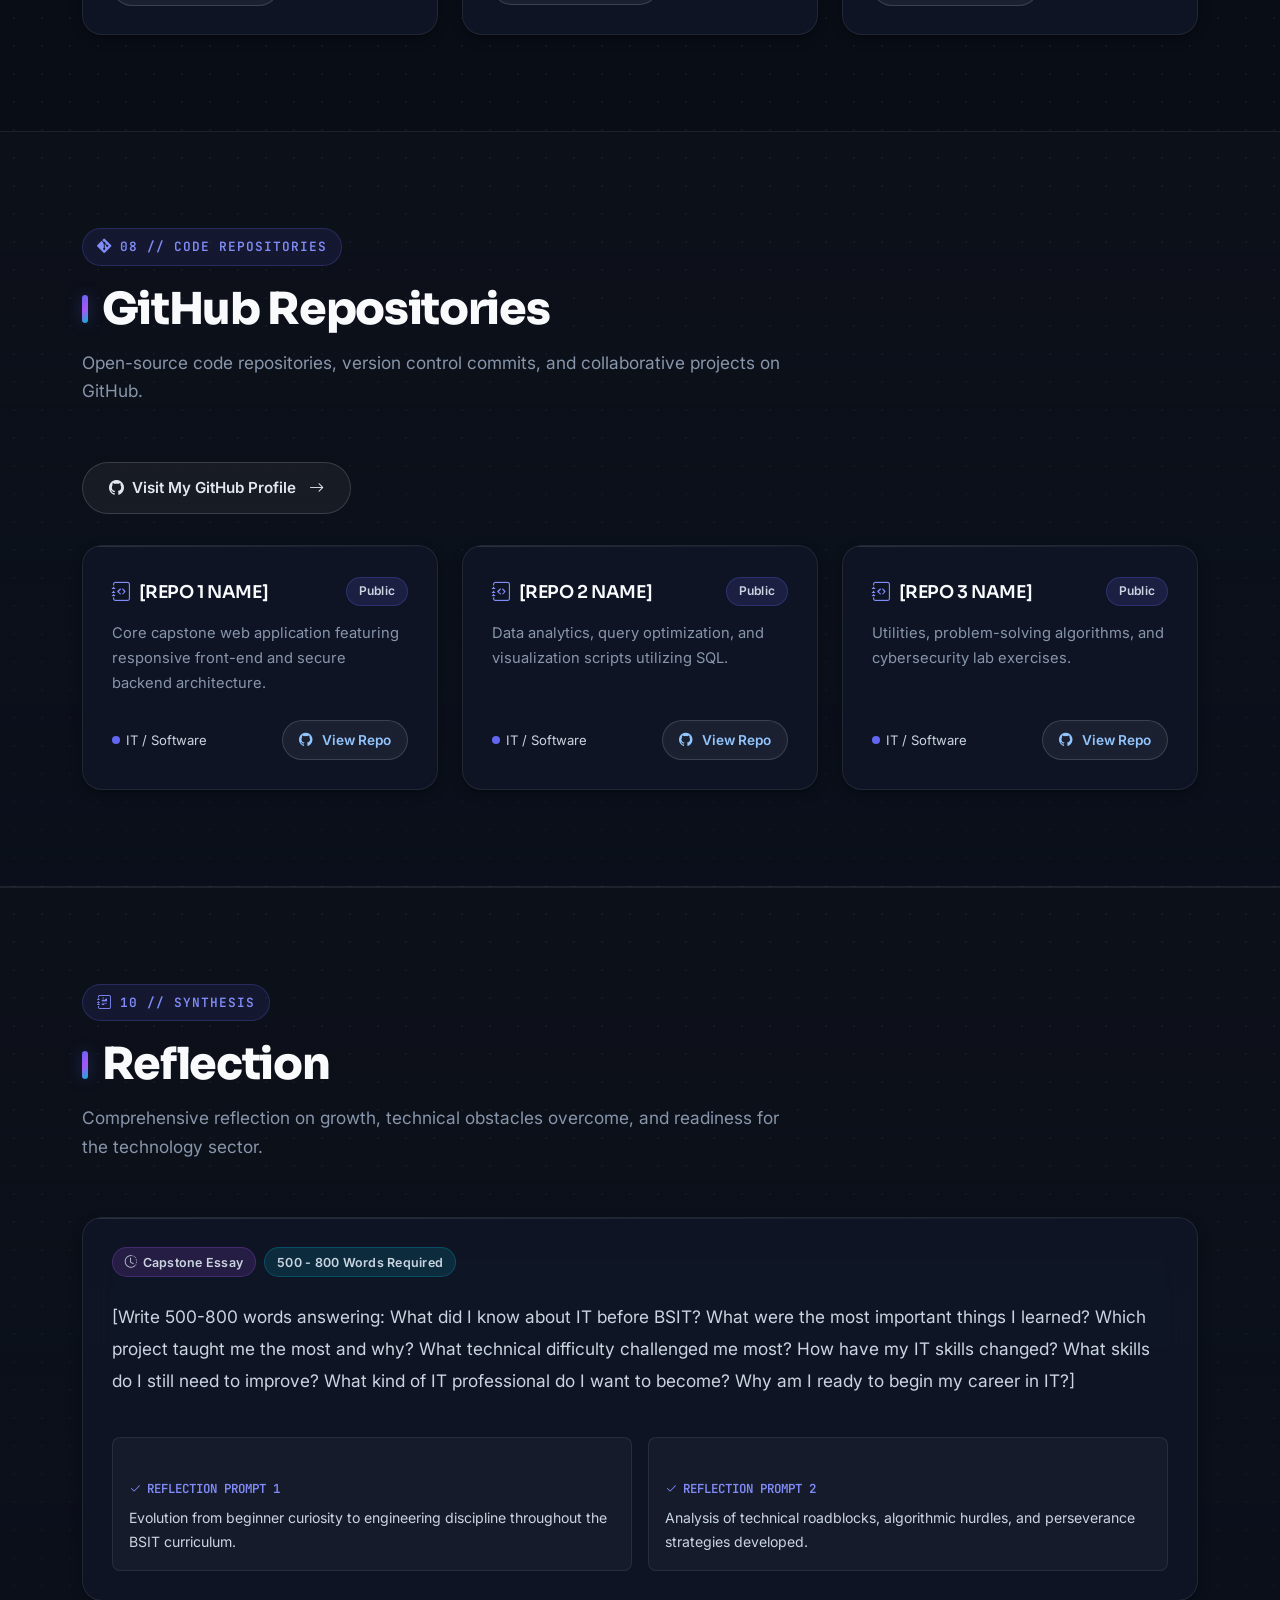
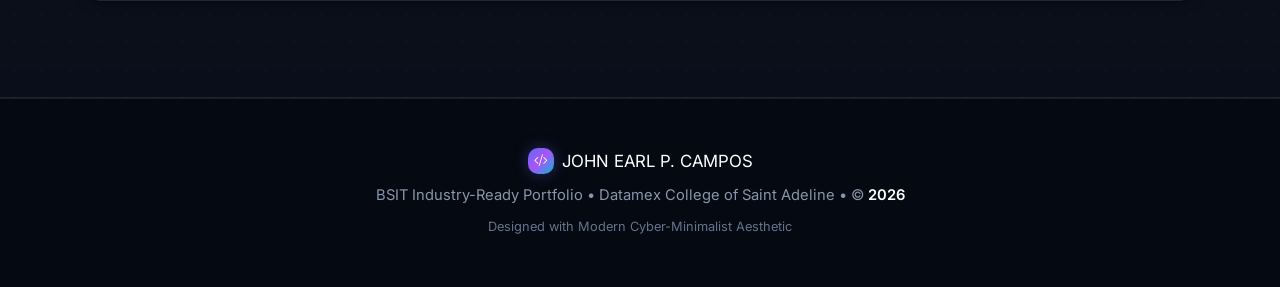
==== commit 38f86811: "Add files via upload" ====
--- a/index.html
+++ b/index.html
@@ -1,143 +1,556 @@
 <!DOCTYPE html>
 <html lang="en">
 <head>
-  <meta charset="UTF-8">
-  <meta name="viewport" content="width=device-width, initial-scale=1">
-  <meta name="description" content="John Earl Campos – web developer and designer building fast, accessible, beautiful websites.">
-  <title>John Earl Campos · Web Developer &amp; Designer</title>
-  <link rel="icon" href="data:image/svg+xml,%3Csvg xmlns='http://www.w3.org/2000/svg' viewBox='0 0 100 100'%3E%3Crect width='100' height='100' rx='24' fill='%236d5efc'/%3E%3Ctext x='50' y='68' font-size='56' text-anchor='middle' fill='white' font-family='sans-serif'%3EJ%3C/text%3E%3C/svg%3E">
-  <link rel="preconnect" href="https://fonts.googleapis.com">
-  <link rel="preconnect" href="https://fonts.gstatic.com" crossorigin>
-  <link href="https://fonts.googleapis.com/css2?family=Bricolage+Grotesque:wght@600;800&family=DM+Sans:wght@400;500;700&display=swap" rel="stylesheet">
-  <link rel="stylesheet" href="https://cdnjs.cloudflare.com/ajax/libs/font-awesome/6.5.1/css/all.min.css">
-  <link rel="stylesheet" href="style.css">
-  <script>try{var t=localStorage.getItem("theme");if(t)document.documentElement.setAttribute("data-theme",t)}catch(e){}</script>
+<meta charset="UTF-8">
+<meta name="viewport" content="width=device-width, initial-scale=1">
+<title>[YOUR NAME] | BSIT Portfolio</title>
+<meta name="description" content="BSIT Industry-Ready Portfolio - Datamex College of Saint Adeline">
+
+<!-- Google Fonts -->
+<link rel="preconnect" href="https://fonts.googleapis.com">
+<link rel="preconnect" href="https://fonts.gstatic.com" crossorigin>
+<link href="https://fonts.googleapis.com/css2?family=Inter:wght@300;400;500;600;700&family=JetBrains+Mono:wght@400;500;600&family=Sora:wght@500;600;700;800&display=swap" rel="stylesheet">
+
+<!-- Bootstrap & Icons -->
+<link href="https://cdn.jsdelivr.net/npm/bootstrap@5.3.3/dist/css/bootstrap.min.css" rel="stylesheet">
+<link href="https://cdn.jsdelivr.net/npm/bootstrap-icons@1.11.3/font/bootstrap-icons.min.css" rel="stylesheet">
+
+<!-- Custom Styles -->
+<link href="styles.css" rel="stylesheet">
 </head>
 <body>
-  <a class="skip" href="#main">Skip to content</a>
-  <header class="navbar" id="navbar">
-    <nav class="container nav" aria-label="Main navigation">
-      <a class="logo" href="index.html">Ej<span>.</span>campos</a>
-      <ul class="nav-links" id="nav-links">
-        <li><a href="index.html" class="active" aria-current="page">Home</a></li>
-        <li><a href="about.html">About</a></li>
-        <li><a href="contact.html">Contact</a></li>
+<a class="skip" href="#main">Skip to main content</a>
+
+<!-- Sticky Glassmorphic Navbar -->
+<header class="nav">
+  <div class="container nav-in">
+    <a class="brand" href="#home">
+      <div class="brand-badge"><i class="bi bi-code-slash"></i></div>
+      <span data-name>[YOUR NAME]</span>
+    </a>
+    <button id="menuBtn" class="menu-btn" aria-label="Toggle navigation menu" aria-expanded="false" aria-controls="menu">
+      <span></span><span></span><span></span>
+    </button>
+    <nav aria-label="Main Navigation">
+      <ul id="menu" class="menu">
+        <li><a href="#home"><i class="bi bi-house-door me-1"></i> Home</a></li>
+        <li><a href="about.html"><i class="bi bi-person me-1"></i> Profile</a></li>
+        <li><a href="#skills"><i class="bi bi-lightning me-1"></i> Skills</a></li>
+        <li><a href="#projects"><i class="bi bi-grid-1x2 me-1"></i> Projects</a></li>
+        <li><a href="#problem-solving"><i class="bi bi-tools me-1"></i> Problem-Solving</a></li>
+        <li><a href="#employability"><i class="bi bi-briefcase me-1"></i> Employability</a></li>
+        <li><a href="#resume"><i class="bi bi-file-earmark-person me-1"></i> Resume</a></li>
+        <li><a href="#certificates"><i class="bi bi-award me-1"></i> Certificates</a></li>
+        <li><a href="#github"><i class="bi bi-github me-1"></i> GitHub</a></li>
+        <li><a href="contact.html"><i class="bi bi-envelope me-1"></i> Contact</a></li>
+        <li><a href="#reflection"><i class="bi bi-journal-text me-1"></i> Reflection</a></li>
       </ul>
-      <div class="nav-actions">
-        <button class="icon-btn" id="theme-toggle" aria-label="Toggle dark mode"><i class="fa-solid fa-moon"></i></button>
-        <button class="icon-btn menu-btn" id="menu-btn" aria-label="Open menu" aria-expanded="false" aria-controls="nav-links"><i class="fa-solid fa-bars"></i></button>
-      </div>
     </nav>
-  </header>
-
-  <main id="main">
-    <section class="hero container">
-      <p class="hello">Hi, I'm</p>
-      <h1>John Earl Campos</h1>
-      <p class="tagline">I'm a <span id="typing" class="typing" aria-live="off"></span><span class="caret" aria-hidden="true"></span></p>
-      <p class="lead">I design and build fast, accessible websites for startups and small teams, from first sketch to launch day.</p>
-      <div class="btn-row">
-        <a class="btn btn-primary" href="#projects">View My Work</a>
-        <a class="btn btn-ghost" href="contact.html">Contact Me</a>
-      </div>
-    </section>
-
-    <section class="section container" id="projects">
-      <h2 class="section-title reveal">Featured projects</h2>
-      <p class="section-sub reveal">A few things I've shipped recently.</p>
-      <div class="grid grid-3">
-        <article class="card project reveal">
-          <img src="Fuzzy_Shop_E-commerce.png" alt="Laptop showing code editor" loading="lazy">
-          <div class="card-body">
-            <h3>Fuzzy Shop E-Commerce</h3>
-            <p>Analytics dashboard with live charts and dark mode for a SaaS startup.</p>
-            <ul class="tags"><li>JavaScript</li><li>CSS Grid</li><li>API</li></ul>
-            <div class="links"><a href="#">Live Demo <i class="fa-solid fa-arrow-up-right-from-square"></i></a><a href="#"><i class="fa-brands fa-github"></i> GitHub</a></div>
-          </div>
-        </article>
-        <article class="card project reveal">
-          <img src="https://images.unsplash.com/photo-1461749280684-dccba630e2f6?w=800&q=80" alt="Code on a monitor" loading="lazy">
-          <div class="card-body">
-            <h3>Fernweh Travel</h3>
-            <p>Trip planner with saved itineraries, maps, and offline support.</p>
-            <ul class="tags"><li>PWA</li><li>Node.js</li><li>Maps</li></ul>
-            <div class="links"><a href="#">Live Demo <i class="fa-solid fa-arrow-up-right-from-square"></i></a><a href="#"><i class="fa-brands fa-github"></i> GitHub</a></div>
-          </div>
-        </article>
-        <article class="card project reveal">
-          <img src="https://images.unsplash.com/photo-1555066931-4365d14bab8c?w=800&q=80" alt="Developer workspace" loading="lazy">
-          <div class="card-body">
-            <h3>Bloom Shop</h3>
-            <p>Lightweight storefront for a plant nursery with a custom cart.</p>
-            <ul class="tags"><li>HTML</li><li>CSS</li><li>Stripe</li></ul>
-            <div class="links"><a href="#">Live Demo <i class="fa-solid fa-arrow-up-right-from-square"></i></a><a href="#"><i class="fa-brands fa-github"></i> GitHub</a></div>
-          </div>
-        </article>
-        <article class="card project reveal">
-          <img src="https://images.unsplash.com/photo-1517694712202-14dd9538aa97?w=800&q=80" alt="Laptop on a desk" loading="lazy">
-          <div class="card-body">
-            <h3>Taskline</h3>
-            <p>Minimal kanban board with drag and drop and keyboard shortcuts.</p>
-            <ul class="tags"><li>JavaScript</li><li>A11y</li></ul>
-            <div class="links"><a href="#">Live Demo <i class="fa-solid fa-arrow-up-right-from-square"></i></a><a href="#"><i class="fa-brands fa-github"></i> GitHub</a></div>
-          </div>
-        </article>
-        <article class="card project reveal">
-          <img src="https://images.unsplash.com/photo-1522071820081-009f0129c71c?w=800&q=80" alt="Team working at a table" loading="lazy">
-          <div class="card-body">
-            <h3>Commonplace</h3>
-            <p>Brand site and design system for a community co-working space.</p>
-            <ul class="tags"><li>Design</li><li>Figma</li><li>CSS</li></ul>
-            <div class="links"><a href="#">Live Demo <i class="fa-solid fa-arrow-up-right-from-square"></i></a><a href="#"><i class="fa-brands fa-github"></i> GitHub</a></div>
-          </div>
-        </article>
-        <article class="card project reveal">
-          <img src="https://images.unsplash.com/photo-1487058792275-0ad4aaf24ca7?w=800&q=80" alt="Code on a dark screen" loading="lazy">
-          <div class="card-body">
-            <h3>Pocket Notes</h3>
-            <p>Fast markdown notes app that stores everything in your browser.</p>
-            <ul class="tags"><li>JavaScript</li><li>Storage</li></ul>
-            <div class="links"><a href="#">Live Demo <i class="fa-solid fa-arrow-up-right-from-square"></i></a><a href="#"><i class="fa-brands fa-github"></i> GitHub</a></div>
-          </div>
-        </article>
-      </div>
-    </section>
-
-    <section class="section container" id="skills">
-      <h2 class="section-title reveal">Skills</h2>
-      <p class="section-sub reveal">What I use most, day to day.</p>
-      <div class="grid grid-2 card skills-panel reveal">
-        <div class="skill"><div class="skill-head"><span>HTML &amp; CSS</span><span>95%</span></div><div class="bar" role="progressbar" aria-valuenow="95" aria-valuemin="0" aria-valuemax="100" aria-label="HTML and CSS"><div class="bar-fill" data-level="95"></div></div></div>
-        <div class="skill"><div class="skill-head"><span>JavaScript</span><span>90%</span></div><div class="bar" role="progressbar" aria-valuenow="90" aria-valuemin="0" aria-valuemax="100" aria-label="JavaScript"><div class="bar-fill" data-level="90"></div></div></div>
-        <div class="skill"><div class="skill-head"><span>UI Design</span><span>85%</span></div><div class="bar" role="progressbar" aria-valuenow="85" aria-valuemin="0" aria-valuemax="100" aria-label="UI Design"><div class="bar-fill" data-level="85"></div></div></div>
-        <div class="skill"><div class="skill-head"><span>Node.js</span><span>75%</span></div><div class="bar" role="progressbar" aria-valuenow="75" aria-valuemin="0" aria-valuemax="100" aria-label="Node.js"><div class="bar-fill" data-level="75"></div></div></div>
-        <div class="skill"><div class="skill-head"><span>Accessibility</span><span>88%</span></div><div class="bar" role="progressbar" aria-valuenow="88" aria-valuemin="0" aria-valuemax="100" aria-label="Accessibility"><div class="bar-fill" data-level="88"></div></div></div>
-        <div class="skill"><div class="skill-head"><span>Git &amp; Tooling</span><span>80%</span></div><div class="bar" role="progressbar" aria-valuenow="80" aria-valuemin="0" aria-valuemax="100" aria-label="Git and tooling"><div class="bar-fill" data-level="80"></div></div></div>
-      </div>
-    </section>
-
-    <section class="container section">
-      <div class="cta reveal">
-        <h2>Have a project in mind?</h2>
-        <p>I'm taking on new work this quarter. Tell me what you're building.</p>
-        <a class="btn btn-light" href="contact.html">Start a conversation</a>
-      </div>
-    </section>
-  </main>
-
-  <footer class="footer">
-    <div class="container footer-inner">
-      <p>&copy; <span id="year">2025</span> Alex Rivera. All rights reserved.</p>
-      <div class="socials">
-        <a href="https://github.com/camposjohnearl-byte" aria-label="GitHub"><i class="fa-brands fa-github"></i></a>
-        <a href="https://www.linkedin.com/in/johnearl-campos-39a609385/?isSelfProfile=true" aria-label="LinkedIn"><i class="fa-brands fa-linkedin-in"></i></a>
-        <a href="https://www.facebook.com/johnearl.campos.08" aria-label="Facebook"><i class="fa-brands fa-facebook"></i></a>
-        <a href="https://www.instagram.com/ejihbuy/" aria-label="Instagram"><i class="fa-brands fa-instagram"></i></a>
-      </div>
-      <a href="#top" class="to-top-link" id="to-top-link">Back to top <i class="fa-solid fa-arrow-up"></i></a>
-    </div>
-  </footer>
-  <button class="to-top" id="to-top" aria-label="Back to top"><i class="fa-solid fa-arrow-up"></i></button>
-  <script src="script.js"></script>
+  </div>
+</header>
+
+<main id="main">
+<!-- 1. HOME / HERO -->
+<section id="home" class="hero">
+  <div class="container reveal">
+    <div class="hero-status">
+      <span class="pulse-dot"></span>
+      <span>Available for IT Roles & Capstone Placement</span>
+    </div>
+    <h1 data-name>JOHN EARL P. CAMPOS</h1>
+    <div class="title">
+      <i class="bi bi-terminal-fill"></i>
+      <span>[PROFESSIONAL TITLE, e.g. Junior Full-Stack Developer]</span>
+    </div>
+    <p class="lead">I am a BSIT graduate with skills in [SKILL 1], [SKILL 2], and [SKILL 3]. I am interested in pursuing a career as a [CAREER].</p>
+    
+    <div class="btns">
+      <a class="btn-a" href="#projects">
+        <i class="bi bi-folder-check"></i> VIEW MY PROJECTS
+      </a>
+      <a class="btn-o" href="resume.pdf" download="Resume.pdf">
+        <i class="bi bi-download"></i> DOWNLOAD RESUME
+      </a>
+      <a class="btn-o" href="contact.html">
+        <i class="bi bi-chat-dots"></i> GET IN TOUCH
+      </a>
+    </div>
+
+    <div class="stats">
+      <a class="card card-hover stat-link" href="#skills" aria-label="Go to Skills section">
+        <div class="stat-icon"><i class="bi bi-cpu-fill"></i></div>
+        <div>
+          <strong id="hlSkills">0</strong>
+          <span>Verified Skills with Evidence</span>
+        </div>
+      </a>
+      <a class="card card-hover stat-link" href="#projects" aria-label="Go to Projects section">
+        <div class="stat-icon"><i class="bi bi-layers-fill"></i></div>
+        <div>
+          <strong id="hlProjects">0</strong>
+          <span>Projects Documented</span>
+        </div>
+      </a>
+      <a class="card card-hover stat-link" id="hlContact" href="contact.html" aria-label="Go to Contact page">
+        <div class="stat-icon" style="background: rgba(16, 185, 129, 0.12); border-color: rgba(16, 185, 129, 0.25); color: #34d399;">
+          <i class="bi bi-envelope-check-fill"></i>
+        </div>
+        <div>
+          <strong>Contact Me</strong>
+          <span>Open for Opportunities</span>
+        </div>
+      </a>
+    </div>
+  </div>
+</section>
+
+<!-- 3. TECHNICAL SKILLS -->
+<section id="skills" class="alt">
+  <div class="container reveal">
+    <div class="section-header">
+      <div class="section-tag"><i class="bi bi-lightning-charge-fill"></i> 02 // PROFICIENCY</div>
+      <h2>Technical Skills</h2>
+      <p class="section-desc">Categorized core proficiencies backed by practical evidence. Only skills with verifiable project claims are listed.</p>
+    </div>
+
+    <!-- Filter Segmented Control -->
+    <div id="filters" class="filters" role="group" aria-label="Filter skills by category"></div>
+    
+    <!-- Skills Grid -->
+    <div id="skillGrid" class="grid3"></div>
+  </div>
+</section>
+
+<!-- 4. PROJECTS -->
+<section id="projects">
+  <div class="container reveal">
+    <div class="section-header">
+      <div class="section-tag"><i class="bi bi-layers-fill"></i> 03 // PORTFOLIO</div>
+      <h2>Featured Projects</h2>
+      <p class="section-desc">End-to-end applications demonstrating system design, database architecture, CRUD operations, and responsive interfaces.</p>
+    </div>
+
+    <div id="projectGrid" class="grid3"></div>
+  </div>
+</section>
+
+<!-- 5. PROBLEM-SOLVING & DEFENSIVE SECURITY -->
+<section id="problem-solving" class="alt">
+  <div class="container reveal">
+    <div class="section-header">
+      <div class="section-tag"><i class="bi bi-tools"></i> 04 // ENGINEERING & DEFENSE</div>
+      <h2>Problem-Solving & Cybersecurity</h2>
+      <p class="section-desc">Diagnostic case studies, defensive application security practices, and verified AI literacy logs.</p>
+    </div>
+
+    <!-- Troubleshooting Accordion -->
+    <h3 style="display: flex; align-items: center; gap: 0.6rem; margin-bottom: 1.25rem;">
+      <i class="bi bi-wrench-adjustable-circle text-primary"></i> System Troubleshooting Cases
+    </h3>
+    <div id="cases" class="acc"></div>
+
+    <!-- Cybersecurity Case Study -->
+    <div class="gap">
+      <div class="security-banner">
+        <div>
+          <span class="security-tag"><i class="bi bi-shield-exclamation"></i> OWASP TOP 10 (A03:2021) // DEFENSIVE CASE STUDY</span>
+          <h3 style="margin: 0.4rem 0 0.2rem; color: #fff;">Cybersecurity Case Study: SQL Injection (Defensive)</h3>
+          <p class="note" style="margin: 0;">Comprehensive breakdown of injection mechanics, vulnerability vectors, and parameterized defense.</p>
+        </div>
+        <span class="tag tag-cyan"><i class="bi bi-shield-lock-fill"></i> Defensive Engineering</span>
+      </div>
+
+      <!-- Visual Terminal Code Comparison -->
+      <div class="terminal">
+        <div class="terminal-bar">
+          <div class="terminal-dots">
+            <span class="terminal-dot dot-red"></span>
+            <span class="terminal-dot dot-yellow"></span>
+            <span class="terminal-dot dot-green"></span>
+          </div>
+          <span class="terminal-title">defensive_security_audit.sql</span>
+          <span></span>
+        </div>
+        <div class="terminal-body">
+          <div class="code-vuln">
+            // VULNERABLE: Direct concatenation allows query tampering<br>
+            String query = "SELECT * FROM users WHERE username = '" + userInput + "' AND pass = '" + pass + "'";
+          </div>
+          <div class="code-safe">
+            // SECURE: Parameterized query (Prepared Statements) treats input strictly as data<br>
+            PreparedStatement stmt = conn.prepareStatement("SELECT * FROM users WHERE username = ? AND pass = ?");<br>
+            stmt.setString(1, userInput);<br>
+            stmt.setString(2, pass);
+          </div>
+        </div>
+      </div>
+
+      <div class="grid2">
+        <div class="card card-hover">
+          <div style="display:flex; align-items:center; gap:0.5rem; margin-bottom:0.6rem;">
+            <i class="bi bi-bug-fill text-danger"></i>
+            <h4 style="margin:0;">What is the vulnerability?</h4>
+          </div>
+          <p>SQL Injection happens when an application puts untrusted user input directly into a database query string, causing the input to be parsed and executed as SQL instructions instead of literal data.</p>
+        </div>
+
+        <div class="card card-hover">
+          <div style="display:flex; align-items:center; gap:0.5rem; margin-bottom:0.6rem;">
+            <i class="bi bi-signpost-split-fill text-warning"></i>
+            <h4 style="margin:0;">How can it happen?</h4>
+          </div>
+          <p>It occurs when database queries are constructed by joining raw strings from forms, URL query parameters, or HTTP headers without strict server-side validation, type checking, or parameter binding.</p>
+        </div>
+
+        <div class="card card-hover">
+          <div style="display:flex; align-items:center; gap:0.5rem; margin-bottom:0.6rem;">
+            <i class="bi bi-exclamation-octagon-fill text-danger"></i>
+            <h4 style="margin:0;">What are the risks?</h4>
+          </div>
+          <p>Catastrophic data exfiltration, database corruption or loss, administrative authentication bypass, compliance penalties (e.g. GDPR/DPA), and irreparable damage to organization reputation.</p>
+        </div>
+
+        <div class="card card-hover">
+          <div style="display:flex; align-items:center; gap:0.5rem; margin-bottom:0.6rem;">
+            <i class="bi bi-shield-check text-success"></i>
+            <h4 style="margin:0;">How can developers prevent it?</h4>
+          </div>
+          <p>Enforce parameterized queries (Prepared Statements), employ Object-Relational Mappers (ORMs), apply strict server-side input allowlisting, and sanitize all data outputs.</p>
+        </div>
+
+        <div class="card span2">
+          <div style="display:flex; align-items:center; gap:0.5rem; margin-bottom:0.6rem;">
+            <i class="bi bi-lock-fill text-info"></i>
+            <h4 style="margin:0;">Security practices to implement</h4>
+          </div>
+          <ul class="security-list">
+            <li><i class="bi bi-check2-circle"></i> <div><strong>Least-Privilege Database Accounts:</strong> Restrict database users so web applications cannot execute DROP or administrative schema mutations.</div></li>
+            <li><i class="bi bi-check2-circle"></i> <div><strong>Cryptographic Hashing:</strong> Protect authentication credentials with salt and Argon2/Bcrypt; return generic authentication error messages.</div></li>
+            <li><i class="bi bi-check2-circle"></i> <div><strong>Strict Server-Side Validation:</strong> Never trust client-side validation alone; sanitize and cast all incoming payloads.</div></li>
+            <li><i class="bi bi-check2-circle"></i> <div><strong>Automated Audits & Dependency Management:</strong> Conduct regular static code analysis (SAST) and patch vulnerabilities promptly.</div></li>
+          </ul>
+          <p class="note" style="margin-top: 1rem;"><i class="bi bi-pencil-square"></i> [Add how you applied defensive parameterization in your own project.]</p>
+        </div>
+      </div>
+    </div>
+
+    <!-- AI Literacy Evidence -->
+    <div class="gap">
+      <div style="display:flex; align-items:center; justify-content:space-between; flex-wrap:wrap; margin-bottom:1.25rem;">
+        <h3 style="display:flex; align-items:center; gap:0.6rem; margin:0;">
+          <i class="bi bi-robot text-primary"></i> AI Literacy & Verification Evidence
+        </h3>
+        <span class="tag tag-cyan"><i class="bi bi-check-all"></i> Verified Workflows</span>
+      </div>
+
+      <div class="table-wrap">
+        <table class="tbl">
+          <caption class="sr">AI usage log</caption>
+          <thead>
+            <tr>
+              <th>Date</th>
+              <th>Task</th>
+              <th>AI Assistance</th>
+              <th>My Verification / Result</th>
+            </tr>
+          </thead>
+          <tbody id="aiLog"></tbody>
+        </table>
+      </div>
+
+      <div class="grid2">
+        <div class="card card-hover">
+          <div style="display:flex; align-items:center; gap:0.5rem; margin-bottom:0.5rem;">
+            <i class="bi bi-stars text-primary"></i>
+            <h4 style="margin:0;">What did AI help me accomplish?</h4>
+          </div>
+          <p>[Explain how AI assisted your workflow: code boilerplates, debugging obscure syntax errors, generating mock datasets, or exploring algorithmic alternatives.]</p>
+        </div>
+
+        <div class="card card-hover">
+          <div style="display:flex; align-items:center; gap:0.5rem; margin-bottom:0.5rem;">
+            <i class="bi bi-patch-check-fill text-success"></i>
+            <h4 style="margin:0;">What did I personally verify?</h4>
+          </div>
+          <p>[Detail the manual tests, line-by-line code review, test case executions, and documentation checks you performed to validate correctness.]</p>
+        </div>
+
+        <div class="card card-hover">
+          <div style="display:flex; align-items:center; gap:0.5rem; margin-bottom:0.5rem;">
+            <i class="bi bi-lightbulb-fill text-warning"></i>
+            <h4 style="margin:0;">What did I learn?</h4>
+          </div>
+          <p>[Reflect on how utilizing AI deepened your architectural understanding and improved your prompt engineering and code review rigor.]</p>
+        </div>
+
+        <div class="card card-hover">
+          <div style="display:flex; align-items:center; gap:0.5rem; margin-bottom:0.5rem;">
+            <i class="bi bi-exclamation-triangle-fill text-danger"></i>
+            <h4 style="margin:0;">What limitations or errors did I find?</h4>
+          </div>
+          <p>[Discuss hallucinated libraries, outdated deprecations, or logic oversights you caught and resolved through independent critical analysis.]</p>
+        </div>
+      </div>
+    </div>
+  </div>
+</section>
+
+<!-- 6. EMPLOYABILITY -->
+<section id="employability">
+  <div class="container reveal">
+    <div class="section-header">
+      <div class="section-tag"><i class="bi bi-briefcase-fill"></i> 05 // READINESS</div>
+      <h2>Employability & Career Plan</h2>
+      <p class="section-desc">Professional readiness assessments, mock evaluation records, and structured milestones for IT industry growth.</p>
+    </div>
+
+    <!-- 3 Milestone Cards -->
+    <div class="grid3">
+      <div class="card card-hover">
+        <div style="display: flex; align-items: center; justify-content: space-between; margin-bottom: 0.75rem;">
+          <span class="tag tag-purple"><i class="bi bi-person-check"></i> Interview 01</span>
+          <span class="tag tag-cyan">Evaluated</span>
+        </div>
+        <h4>Mock Job Interview</h4>
+        <p style="color: var(--text-muted); font-size: 0.92rem;">Status: [Done / Scheduled]<br>Date: [DATE]</p>
+        <a class="btn-o btn-sm" href="[PROOF LINK]" target="_blank" rel="noopener" style="margin-top: auto; width: fit-content;">
+          <i class="bi bi-box-arrow-up-right"></i> View Proof
+        </a>
+      </div>
+
+      <div class="card card-hover">
+        <div style="display: flex; align-items: center; justify-content: space-between; margin-bottom: 0.75rem;">
+          <span class="tag tag-purple"><i class="bi bi-code-slash"></i> Interview 02</span>
+          <span class="tag tag-cyan">Evaluated</span>
+        </div>
+        <h4>Technical Interview</h4>
+        <p style="color: var(--text-muted); font-size: 0.92rem;">Status: [Done / Scheduled]<br>Date: [DATE]</p>
+        <a class="btn-o btn-sm" href="[PROOF LINK]" target="_blank" rel="noopener" style="margin-top: auto; width: fit-content;">
+          <i class="bi bi-box-arrow-up-right"></i> View Proof
+        </a>
+      </div>
+
+      <div class="card card-hover">
+        <div style="display: flex; align-items: center; justify-content: space-between; margin-bottom: 0.75rem;">
+          <span class="tag tag-purple"><i class="bi bi-mortarboard"></i> Defense</span>
+          <span class="tag tag-cyan">Evaluated</span>
+        </div>
+        <h4>Project Defense</h4>
+        <p style="color: var(--text-muted); font-size: 0.92rem;">Status: [Done / Scheduled]<br>Date: [DATE]</p>
+        <a class="btn-o btn-sm" href="[PROOF LINK]" target="_blank" rel="noopener" style="margin-top: auto; width: fit-content;">
+          <i class="bi bi-box-arrow-up-right"></i> View Proof
+        </a>
+      </div>
+    </div>
+
+    <!-- Professional Communication -->
+    <div class="card gap">
+      <div style="display:flex; align-items:center; gap:0.5rem; margin-bottom:0.75rem;">
+        <i class="bi bi-chat-left-text-fill text-primary" style="font-size: 1.3rem;"></i>
+        <h3 style="margin: 0;">Professional Communication</h3>
+      </div>
+      <p style="line-height: 1.8;">
+        [Describe how you communicate professionally across various contexts: technical documentation, pull request reviews, cross-functional collaboration, client briefings, and team presentations.]
+      </p>
+      
+      <div class="grid3 mt-3">
+        <div class="acc-block">
+          <div class="acc-block-title info"><i class="bi bi-journal-code"></i> Technical Documentation</div>
+          <p style="margin: 0; font-size: 0.88rem;">Clear README guides, API endpoints, schema diagrams, and architecture decisions.</p>
+        </div>
+        <div class="acc-block">
+          <div class="acc-block-title info"><i class="bi bi-people-fill"></i> Agile Teamwork</div>
+          <p style="margin: 0; font-size: 0.88rem;">Active standup participation, constructive PR critiques, and empathetic pair programming.</p>
+        </div>
+        <div class="acc-block">
+          <div class="acc-block-title info"><i class="bi bi-easel-fill"></i> Stakeholder Briefings</div>
+          <p style="margin: 0; font-size: 0.88rem;">Translating technical complexity into executive business benefits and product value.</p>
+        </div>
+      </div>
+    </div>
+
+    <!-- IT Career Development Plan -->
+    <div class="card gap">
+      <div style="display:flex; align-items:center; justify-content:space-between; flex-wrap:wrap; margin-bottom:1rem;">
+        <div style="display:flex; align-items:center; gap:0.5rem;">
+          <i class="bi bi-graph-up-arrow text-success" style="font-size: 1.3rem;"></i>
+          <h3 style="margin:0;">IT Career Development Plan</h3>
+        </div>
+        <span class="tag tag-cyan"><i class="bi bi-compass"></i> Strategic Trajectory</span>
+      </div>
+
+      <!-- Preserved Definition List for grading requirements -->
+      <dl class="info">
+        <dt>Target Position</dt><dd>[POSITION, e.g. Associate Software Engineer / Junior Web Developer]</dd>
+        <dt>Target IT Field</dt><dd>[FIELD, e.g. Full-Stack Web Development / Cloud Infrastructure]</dd>
+        <dt>Current Skills</dt><dd>[SKILLS, e.g. HTML5, CSS3, JavaScript ES6+, Bootstrap, SQL, Git]</dd>
+        <dt>Skills to Improve</dt><dd>[SKILLS, e.g. TypeScript, Advanced Data Structures, Docker Containerization]</dd>
+        <dt>Technologies to Learn</dt><dd>[TECHNOLOGIES, e.g. React/Next.js, Node.js/Express, PostgreSQL, AWS]</dd>
+        <dt>Certifications</dt><dd>[CERTIFICATIONS, e.g. AWS Certified Cloud Practitioner / CompTIA Security+]</dd>
+        <dt>6-Month Goal</dt><dd>[GOAL, e.g. Secure a junior developer role and ship first production feature]</dd>
+        <dt>1-Year Goal</dt><dd>[GOAL, e.g. Attain industry cloud certification and mentor junior apprentices]</dd>
+        <dt>3-Year Goal</dt><dd>[GOAL, e.g. Advance to Mid-level Software Engineer leading full feature lifecycles]</dd>
+      </dl>
+
+      <!-- Visual 3-Stage Milestone Roadmap -->
+      <div class="roadmap">
+        <div class="roadmap-step">
+          <div class="roadmap-step-title"><i class="bi bi-flag-fill"></i> Stage 1: 0 - 6 Months</div>
+          <h4 style="font-size: 1.05rem; margin-bottom: 0.35rem;">Industry Onboarding & Foundations</h4>
+          <p style="font-size: 0.88rem; color: var(--text-muted); margin: 0;">Integrate into an engineering team, adhere to production CI/CD workflows, and resolve first critical bug tickets.</p>
+        </div>
+        <div class="roadmap-step" style="border-left-color: var(--cyan);">
+          <div class="roadmap-step-title" style="color: var(--cyan);"><i class="bi bi-trophy-fill"></i> Stage 2: 1 Year</div>
+          <h4 style="font-size: 1.05rem; margin-bottom: 0.35rem;">Certification & Domain Mastery</h4>
+          <p style="font-size: 0.88rem; color: var(--text-muted); margin: 0;">Obtain official vendor credentials (AWS/Cisco), master complex backend state management, and lead modular feature sprints.</p>
+        </div>
+        <div class="roadmap-step" style="border-left-color: var(--secondary);">
+          <div class="roadmap-step-title" style="color: var(--secondary);"><i class="bi bi-rocket-takeoff-fill"></i> Stage 3: 3 Years</div>
+          <h4 style="font-size: 1.05rem; margin-bottom: 0.35rem;">Mid-Level Engineer & Mentorship</h4>
+          <p style="font-size: 0.88rem; color: var(--text-muted); margin: 0;">Spearhead application architectures, optimize distributed databases, and mentor oncoming BSIT graduates.</p>
+        </div>
+      </div>
+    </div>
+  </div>
+</section>
+
+<!-- 7. RESUME -->
+<section id="resume" class="alt">
+  <div class="container reveal">
+    <div class="section-header">
+      <div class="section-tag"><i class="bi bi-file-earmark-person-fill"></i> 06 // CURRICULUM VITAE</div>
+      <h2>Resume</h2>
+      <p class="section-desc">Interactive document preview and instant download link formatted to modern IT recruitment standards.</p>
+    </div>
+
+    <div class="card resume-card" id="resumeCard">
+      <!-- Window Title Bar -->
+      <div class="resume-window-bar">
+        <div class="resume-meta">
+          <span style="display:flex; gap:6px;">
+            <span class="terminal-dot dot-red"></span>
+            <span class="terminal-dot dot-yellow"></span>
+            <span class="terminal-dot dot-green"></span>
+          </span>
+          <span style="font-family:'JetBrains Mono',monospace; font-size:0.85rem; color:#fff;">resume.pdf</span>
+          <span class="tag" style="font-size:0.75rem;"><i class="bi bi-file-pdf-fill text-danger"></i> PDF Document</span>
+        </div>
+        <p class="note" id="resumeNote" style="margin: 0;">Preview below. Save your file as <strong>resume.pdf</strong> in this folder.</p>
+        <div class="btns" style="margin: 0;">
+          <a class="btn-a btn-sm" href="resume.pdf" download="Resume.pdf">
+            <i class="bi bi-download"></i> Download Resume
+          </a>
+          <a class="btn-o btn-sm" href="resume.pdf" target="_blank" rel="noopener">
+            <i class="bi bi-box-arrow-up-right"></i> Open in New Tab
+          </a>
+        </div>
+      </div>
+
+      <object data="resume.pdf#toolbar=0&view=FitH" type="application/pdf" class="pdf" aria-label="One-page resume preview">
+        <div style="text-align: center; padding: 4rem 1rem;">
+          <i class="bi bi-file-earmark-pdf text-primary" style="font-size: 3rem;"></i>
+          <h4 style="margin: 1rem 0 0.5rem;">PDF Preview Unavailable in this Browser View</h4>
+          <p class="note">You can download the full PDF document using the action button above.</p>
+          <a class="btn-a" href="resume.pdf" download="Resume.pdf"><i class="bi bi-download"></i> Download Resume PDF</a>
+        </div>
+      </object>
+    </div>
+  </div>
+</section>
+
+<!-- 8. CERTIFICATES -->
+<section id="certificates">
+  <div class="container reveal">
+    <div class="section-header">
+      <div class="section-tag"><i class="bi bi-award-fill"></i> 07 // CREDENTIALS</div>
+      <h2>Certificates & Achievements</h2>
+      <p class="section-desc">Industry credentials, online course completions, and collegiate honors validating technical competence.</p>
+    </div>
+    
+    <div id="certGrid" class="grid3"></div>
+  </div>
+</section>
+
+<!-- 9. GITHUB -->
+<section id="github" class="alt">
+  <div class="container reveal">
+    <div class="section-header">
+      <div class="section-tag"><i class="bi bi-git"></i> 08 // CODE REPOSITORIES</div>
+      <h2>GitHub Repositories</h2>
+      <p class="section-desc">Open-source code repositories, version control commits, and collaborative projects on GitHub.</p>
+    </div>
+
+    <div style="margin-bottom: 2rem;">
+      <a class="btn-o" href="[GITHUB PROFILE URL]" target="_blank" rel="noopener">
+        <i class="bi bi-github"></i> Visit My GitHub Profile <i class="bi bi-arrow-right ms-1"></i>
+      </a>
+    </div>
+
+    <div id="repoGrid" class="grid3"></div>
+  </div>
+</section>
+
+<!-- 11. REFLECTION -->
+<section id="reflection" class="alt">
+  <div class="container reveal">
+    <div class="section-header">
+      <div class="section-tag"><i class="bi bi-journal-richtext"></i> 10 // SYNTHESIS</div>
+      <h2>Reflection</h2>
+      <p class="section-desc">Comprehensive reflection on growth, technical obstacles overcome, and readiness for the technology sector.</p>
+    </div>
+
+    <div class="card prose">
+      <div style="display:flex; align-items:center; gap:0.5rem; margin-bottom:1.5rem;">
+        <span class="tag tag-purple"><i class="bi bi-clock-history"></i> Capstone Essay</span>
+        <span class="tag tag-cyan">500 - 800 Words Required</span>
+      </div>
+
+      <p style="font-size: 1.08rem; line-height: 1.85; color: var(--text);">
+        [Write 500-800 words answering: What did I know about IT before BSIT? What were the most important things I learned? Which project taught me the most and why? What technical difficulty challenged me most? How have my IT skills changed? What skills do I still need to improve? What kind of IT professional do I want to become? Why am I ready to begin my career in IT?]
+      </p>
+
+      <div class="acc-grid mt-4">
+        <div class="acc-block">
+          <div class="acc-block-title info"><i class="bi bi-check2"></i> Reflection Prompt 1</div>
+          <p style="margin: 0; font-size: 0.88rem;">Evolution from beginner curiosity to engineering discipline throughout the BSIT curriculum.</p>
+        </div>
+        <div class="acc-block">
+          <div class="acc-block-title info"><i class="bi bi-check2"></i> Reflection Prompt 2</div>
+          <p style="margin: 0; font-size: 0.88rem;">Analysis of technical roadblocks, algorithmic hurdles, and perseverance strategies developed.</p>
+        </div>
+      </div>
+    </div>
+  </div>
+</section>
+</main>
+
+<!-- Footer -->
+<footer>
+  <div class="container">
+    <div style="display: flex; align-items: center; justify-content: center; gap: 0.5rem; margin-bottom: 0.5rem;">
+      <span class="brand-badge" style="width: 26px; height: 26px; font-size: 0.85rem;"><i class="bi bi-code-slash"></i></span>
+      <span data-name style="font-size: 1.05rem; color: #fff;">[YOUR NAME]</span>
+    </div>
+    <div>BSIT Industry-Ready Portfolio &bull; Datamex College of Saint Adeline &bull; &copy; <span id="year"></span></div>
+    <div class="footer-badge">Designed with Modern Cyber-Minimalist Aesthetic</div>
+  </div>
+</footer>
+
+<!-- Back to Top Floating Button -->
+<button id="toTop" class="top" aria-label="Back to top">
+  <i class="bi bi-arrow-up"></i>
+</button>
+
+<!-- Project Details Modal -->
+<div id="modal" class="modal" role="dialog" aria-modal="true" aria-labelledby="mTitle" hidden>
+  <div class="modal-box">
+    <button id="mClose" class="m-close" aria-label="Close details dialog">
+      <i class="bi bi-x-lg"></i>
+    </button>
+    <div id="mBody"></div>
+  </div>
+</div>
+
+<script src="script.js"></script>
 </body>
-</html>
+</html>
--- a/styles.css
+++ b/styles.css
@@ -0,0 +1,1621 @@
+/* ==========================================================================
+   MODERN DEVELOPER PORTFOLIO - DESIGN SYSTEM & STYLESHEET
+   Aesthetic: Deep Midnight Glassmorphism / Cyber-Minimalist Tech Portfolio
+   ========================================================================== */
+
+/* ---------- Design Tokens ---------- */
+:root {
+  /* Color Palette */
+  --bg: #090d16;
+  --bg-subtle: #0d1322;
+  --bg-card: rgba(16, 23, 41, 0.75);
+  --bg-card-hover: rgba(22, 32, 56, 0.85);
+  --bg-card-solid: #111827;
+  --bg-glass: rgba(15, 23, 42, 0.65);
+  --bg-input: rgba(15, 23, 42, 0.7);
+
+  /* Primary Neon & Accent Gradients */
+  --primary: #6366f1;         /* Indigo 500 */
+  --primary-hover: #4f46e5;   /* Indigo 600 */
+  --primary-light: #818cf8;   /* Indigo 400 */
+  --primary-glow: rgba(99, 102, 241, 0.35);
+
+  --secondary: #a855f7;       /* Purple 500 */
+  --secondary-glow: rgba(168, 85, 247, 0.3);
+
+  --cyan: #06b6d4;            /* Cyan 500 */
+  --cyan-glow: rgba(6, 182, 212, 0.3);
+
+  --emerald: #10b981;         /* Emerald 500 */
+  --emerald-glow: rgba(16, 185, 129, 0.3);
+
+  --amber: #f59e0b;           /* Amber 500 */
+  --rose: #f43f5e;            /* Rose 500 */
+
+  /* Text & Typography */
+  --ink: #f8fafc;             /* Slate 50 */
+  --text: #cbd5e1;            /* Slate 300 */
+  --text-muted: #8896ab;      /* Slate 400 */
+  --link: #93c5fd;            /* Blue 300 */
+
+  /* Borders & Dividers */
+  --line: rgba(255, 255, 255, 0.08);
+  --line-strong: rgba(255, 255, 255, 0.16);
+  --line-glow: rgba(99, 102, 241, 0.4);
+
+  /* Gradients */
+  --grad-primary: linear-gradient(135deg, #6366f1 0%, #a855f7 50%, #06b6d4 100%);
+  --grad-text: linear-gradient(135deg, #ffffff 15%, #c7d2fe 60%, #38bdf8 100%);
+  --grad-hero-text: linear-gradient(110deg, #ffffff 10%, #e0e7ff 45%, #818cf8 75%, #38bdf8 100%);
+  --grad-card-sheen: linear-gradient(90deg, rgba(255,255,255,0.12) 0%, rgba(255,255,255,0.02) 100%);
+  --grad-danger: linear-gradient(135deg, #ef4444, #f97316);
+  --grad-success: linear-gradient(135deg, #10b981, #06b6d4);
+
+  /* Surface Shadows & Lighting */
+  --shadow-sm: 0 2px 4px rgba(0, 0, 0, 0.2);
+  --shadow-md: 0 4px 12px rgba(0, 0, 0, 0.3), 0 1px 2px rgba(0, 0, 0, 0.2);
+  --shadow-lg: 0 12px 32px rgba(0, 0, 0, 0.45), 0 2px 6px rgba(0, 0, 0, 0.3);
+  --shadow-glow: 0 0 35px -5px var(--primary-glow);
+
+  /* Geometry */
+  --radius-sm: 8px;
+  --radius-md: 14px;
+  --radius-lg: 20px;
+  --radius-xl: 28px;
+  --radius-pill: 9999px;
+
+  /* Transition Curves */
+  --ease-smooth: cubic-bezier(0.16, 1, 0.3, 1);
+  --ease-bounce: cubic-bezier(0.34, 1.56, 0.64, 1);
+  --transition: all 0.25s var(--ease-smooth);
+
+  color-scheme: dark;
+}
+
+/* ---------- Global Reset & Body ---------- */
+*, *::before, *::after {
+  box-sizing: border-box;
+}
+
+html {
+  scroll-behavior: smooth;
+  scroll-padding-top: 86px;
+  background-color: var(--bg);
+}
+
+body {
+  margin: 0;
+  font-family: 'Inter', system-ui, -apple-system, BlinkMacSystemFont, 'Segoe UI', Roboto, sans-serif;
+  font-size: 1rem;
+  line-height: 1.7;
+  color: var(--text);
+  background:
+    radial-gradient(1000px 600px at 85% 10%, rgba(99, 102, 241, 0.12), transparent 70%),
+    radial-gradient(800px 500px at 15% 45%, rgba(168, 85, 247, 0.1), transparent 70%),
+    radial-gradient(900px 600px at 80% 85%, rgba(6, 182, 212, 0.08), transparent 70%),
+    radial-gradient(rgba(255, 255, 255, 0.04) 1px, transparent 1.2px) 0 0 / 28px 28px,
+    var(--bg);
+  background-attachment: fixed, fixed, fixed, scroll, scroll;
+  -webkit-font-smoothing: antialiased;
+  -moz-osx-font-smoothing: grayscale;
+  overflow-x: hidden;
+}
+
+/* Custom Scrollbar */
+::-webkit-scrollbar {
+  width: 10px;
+}
+::-webkit-scrollbar-track {
+  background: var(--bg);
+}
+::-webkit-scrollbar-thumb {
+  background: rgba(255, 255, 255, 0.15);
+  border-radius: var(--radius-pill);
+  border: 2px solid var(--bg);
+}
+::-webkit-scrollbar-thumb:hover {
+  background: var(--primary-light);
+}
+
+/* Links & Focus States */
+a {
+  color: var(--primary-light);
+  text-decoration: none;
+  transition: color 0.2s ease, text-decoration 0.2s ease;
+}
+a:hover {
+  color: #c7d2fe;
+}
+:focus-visible {
+  outline: 2px solid var(--primary-light);
+  outline-offset: 3px;
+  border-radius: var(--radius-sm);
+}
+
+.skip {
+  position: absolute;
+  left: -9999px;
+  top: 1rem;
+  z-index: 999;
+  background: var(--primary);
+  color: #fff;
+  padding: 0.6rem 1.2rem;
+  border-radius: var(--radius-md);
+  font-weight: 600;
+  box-shadow: var(--shadow-lg);
+}
+.skip:focus {
+  left: 1rem;
+}
+.sr {
+  position: absolute;
+  width: 1px;
+  height: 1px;
+  overflow: hidden;
+  clip: rect(0 0 0 0);
+}
+
+/* ---------- Typography & Section Headers ---------- */
+h1, h2, h3, h4, h5, h6 {
+  font-family: 'Sora', 'Inter', sans-serif;
+  color: var(--ink);
+  line-height: 1.25;
+  letter-spacing: -0.025em;
+  margin-top: 0;
+}
+
+section {
+  position: relative;
+  padding: 6rem 0;
+}
+
+.alt {
+  background: linear-gradient(180deg, rgba(255, 255, 255, 0.015) 0%, rgba(13, 19, 34, 0.4) 100%);
+  border-top: 1px solid var(--line);
+  border-bottom: 1px solid var(--line);
+}
+
+/* Section Header Component */
+.section-header {
+  margin-bottom: 3.5rem;
+  max-width: 720px;
+}
+.section-tag {
+  display: inline-flex;
+  align-items: center;
+  gap: 0.5rem;
+  font-family: 'JetBrains Mono', monospace;
+  font-size: 0.8rem;
+  font-weight: 600;
+  letter-spacing: 0.08em;
+  text-transform: uppercase;
+  color: var(--primary-light);
+  background: rgba(99, 102, 241, 0.1);
+  border: 1px solid rgba(99, 102, 241, 0.25);
+  padding: 0.35rem 0.85rem;
+  border-radius: var(--radius-pill);
+  margin-bottom: 1rem;
+}
+.section-tag i {
+  font-size: 0.9rem;
+}
+
+h2 {
+  font-size: clamp(2rem, 3.8vw, 2.75rem);
+  font-weight: 800;
+  color: var(--ink);
+  letter-spacing: -0.03em;
+  margin-bottom: 0.75rem;
+  display: flex;
+  align-items: center;
+  gap: 0.85rem;
+}
+h2::before {
+  content: "";
+  display: inline-block;
+  width: 6px;
+  height: 1.8rem;
+  border-radius: var(--radius-pill);
+  background: var(--grad-primary);
+  box-shadow: 0 0 15px var(--primary-glow);
+}
+
+.section-desc {
+  font-size: 1.08rem;
+  color: var(--text-muted);
+  line-height: 1.65;
+  margin: 0;
+}
+
+h3 {
+  font-size: 1.35rem;
+  font-weight: 700;
+  color: var(--ink);
+}
+h4 {
+  font-size: 1.1rem;
+  font-weight: 600;
+  color: var(--ink);
+}
+
+.gap {
+  margin-top: 3.5rem;
+}
+.note {
+  color: var(--text-muted);
+  font-size: 0.92rem;
+}
+
+/* ---------- Grid Layouts ---------- */
+.grid2, .grid3, .stats {
+  display: grid;
+  gap: 1.5rem;
+  grid-template-columns: 1fr;
+}
+
+/* ---------- Glassmorphic Cards ---------- */
+.card {
+  position: relative;
+  background: var(--bg-card);
+  backdrop-filter: blur(16px);
+  -webkit-backdrop-filter: blur(16px);
+  border: 1px solid var(--line);
+  border-radius: var(--radius-lg);
+  box-shadow: var(--shadow-md);
+  padding: 1.8rem;
+  transition: var(--transition);
+  color: var(--text);
+  overflow: hidden;
+}
+
+.card::before {
+  content: "";
+  position: absolute;
+  inset: 0 0 auto 0;
+  height: 1px;
+  background: var(--grad-card-sheen);
+  pointer-events: none;
+}
+
+article.card {
+  display: flex;
+  flex-direction: column;
+}
+
+article.card:hover, .card.card-hover:hover {
+  transform: translateY(-5px);
+  background: var(--bg-card-hover);
+  border-color: rgba(129, 140, 248, 0.35);
+  box-shadow: var(--shadow-lg), 0 0 25px -5px var(--primary-glow);
+}
+
+/* Bootstrap Card Text Color Override */
+.card, .card p, .card li, .card dd, .card dt, .card span,
+.acc-panel, .acc-panel p, .modal-box p, .prose p, .plain li, .info dd {
+  color: var(--text);
+}
+.card h3, .card h4, .acc-panel strong, .info dt, .plain li strong {
+  color: var(--ink);
+}
+.card .note, .info dd {
+  color: var(--text-muted);
+}
+.card a, .plain a {
+  color: var(--link);
+}
+
+/* ---------- Sticky Navbar ---------- */
+.nav {
+  position: sticky;
+  top: 0;
+  z-index: 100;
+  background: rgba(9, 13, 22, 0.75);
+  backdrop-filter: blur(20px);
+  -webkit-backdrop-filter: blur(20px);
+  border-bottom: 1px solid var(--line);
+  transition: background 0.3s ease, border-color 0.3s ease;
+}
+
+.nav-in {
+  display: flex;
+  align-items: center;
+  justify-content: space-between;
+  min-height: 72px;
+  gap: 1.5rem;
+}
+
+.brand {
+  font-family: 'Sora', sans-serif;
+  font-weight: 800;
+  font-size: 1.15rem;
+  color: #fff;
+  display: flex;
+  align-items: center;
+  gap: 0.75rem;
+  letter-spacing: -0.02em;
+}
+.brand-badge {
+  display: flex;
+  align-items: center;
+  justify-content: center;
+  width: 34px;
+  height: 34px;
+  border-radius: 10px;
+  background: var(--grad-primary);
+  color: #fff;
+  font-size: 1rem;
+  box-shadow: 0 0 15px var(--primary-glow);
+}
+.brand:hover {
+  color: #fff;
+}
+
+.menu {
+  display: none;
+  list-style: none;
+  margin: 0;
+  padding: 1rem 0;
+  width: 100%;
+}
+.menu.open {
+  display: flex;
+  flex-direction: column;
+  gap: 0.4rem;
+  background: rgba(13, 19, 34, 0.95);
+  padding: 1.25rem;
+  border-radius: var(--radius-md);
+  border: 1px solid var(--line);
+  margin-top: 0.5rem;
+  margin-bottom: 0.75rem;
+  box-shadow: var(--shadow-lg);
+}
+
+.menu a {
+  display: inline-flex;
+  align-items: center;
+  padding: 0.5rem 0.85rem;
+  border-radius: var(--radius-pill);
+  color: var(--text-muted);
+  font-size: 0.88rem;
+  font-weight: 500;
+  transition: var(--transition);
+}
+.menu a:hover {
+  color: #fff;
+  background: rgba(255, 255, 255, 0.06);
+}
+.menu a.active {
+  background: rgba(99, 102, 241, 0.15);
+  color: #fff;
+  border: 1px solid rgba(99, 102, 241, 0.35);
+  box-shadow: 0 0 15px -3px var(--primary-glow);
+  font-weight: 600;
+}
+
+.menu-btn {
+  background: rgba(255, 255, 255, 0.05);
+  border: 1px solid var(--line);
+  width: 42px;
+  height: 42px;
+  border-radius: 12px;
+  cursor: pointer;
+  display: flex;
+  flex-direction: column;
+  align-items: center;
+  justify-content: center;
+  gap: 5px;
+  transition: var(--transition);
+}
+.menu-btn:hover {
+  background: rgba(255, 255, 255, 0.1);
+  border-color: var(--line-strong);
+}
+.menu-btn span {
+  display: block;
+  width: 20px;
+  height: 2px;
+  background: #fff;
+  border-radius: 2px;
+  transition: transform 0.25s ease, opacity 0.25s ease;
+}
+.menu-btn[aria-expanded="true"] span:nth-child(1) {
+  transform: translateY(7px) rotate(45deg);
+}
+.menu-btn[aria-expanded="true"] span:nth-child(2) {
+  opacity: 0;
+}
+.menu-btn[aria-expanded="true"] span:nth-child(3) {
+  transform: translateY(-7px) rotate(-45deg);
+}
+
+/* ---------- Modern Buttons ---------- */
+.btn-a, .btn-o, .pill {
+  display: inline-flex;
+  align-items: center;
+  justify-content: center;
+  gap: 0.55rem;
+  padding: 0.75rem 1.6rem;
+  border-radius: var(--radius-pill);
+  font-family: 'Inter', sans-serif;
+  font-weight: 600;
+  font-size: 0.95rem;
+  cursor: pointer;
+  transition: var(--transition);
+  text-decoration: none;
+  border: 1px solid transparent;
+  white-space: nowrap;
+}
+
+.btn-a {
+  background: var(--grad-primary);
+  color: #fff;
+  box-shadow: 0 4px 18px rgba(99, 102, 241, 0.35);
+}
+.btn-a:hover {
+  transform: translateY(-2px);
+  box-shadow: 0 8px 26px rgba(99, 102, 241, 0.5);
+  color: #fff;
+}
+.btn-a:active {
+  transform: translateY(0);
+}
+
+.btn-o {
+  background: rgba(255, 255, 255, 0.05);
+  color: #e2e8f0;
+  border-color: rgba(255, 255, 255, 0.15);
+  backdrop-filter: blur(10px);
+}
+.btn-o:hover {
+  background: rgba(255, 255, 255, 0.1);
+  color: #fff;
+  border-color: var(--primary-light);
+  transform: translateY(-2px);
+}
+
+.btn-sm {
+  padding: 0.45rem 1rem;
+  font-size: 0.85rem;
+}
+
+.btns {
+  display: flex;
+  flex-wrap: wrap;
+  gap: 1rem;
+  margin: 2rem 0;
+}
+
+/* ---------- Hero Section ---------- */
+.hero {
+  position: relative;
+  padding: 7rem 0 6rem;
+  overflow: hidden;
+}
+
+/* Ambient glow blobs */
+.hero::before {
+  content: "";
+  position: absolute;
+  top: -20%;
+  right: -10%;
+  width: 650px;
+  height: 650px;
+  border-radius: 50%;
+  background: radial-gradient(circle, rgba(99, 102, 241, 0.18) 0%, transparent 70%);
+  filter: blur(60px);
+  pointer-events: none;
+}
+.hero::after {
+  content: "";
+  position: absolute;
+  bottom: -15%;
+  left: -5%;
+  width: 550px;
+  height: 550px;
+  border-radius: 50%;
+  background: radial-gradient(circle, rgba(6, 182, 212, 0.15) 0%, transparent 70%);
+  filter: blur(60px);
+  pointer-events: none;
+}
+
+.hero-status {
+  display: inline-flex;
+  align-items: center;
+  gap: 0.65rem;
+  background: rgba(16, 185, 129, 0.1);
+  border: 1px solid rgba(16, 185, 129, 0.25);
+  color: #a7f3d0;
+  font-size: 0.86rem;
+  font-weight: 500;
+  padding: 0.4rem 1rem;
+  border-radius: var(--radius-pill);
+  margin-bottom: 1.5rem;
+}
+.pulse-dot {
+  width: 8px;
+  height: 8px;
+  border-radius: 50%;
+  background: #10b981;
+  box-shadow: 0 0 10px #10b981;
+  position: relative;
+}
+.pulse-dot::after {
+  content: "";
+  position: absolute;
+  inset: -3px;
+  border-radius: 50%;
+  border: 1.5px solid #10b981;
+  animation: pulse-ring 2s cubic-bezier(0.215, 0.61, 0.355, 1) infinite;
+}
+@keyframes pulse-ring {
+  0% { transform: scale(0.8); opacity: 1; }
+  100% { transform: scale(2.2); opacity: 0; }
+}
+
+.hero h1 {
+  font-size: clamp(2.8rem, 6.5vw, 4.8rem);
+  font-weight: 800;
+  letter-spacing: -0.04em;
+  line-height: 1.08;
+  margin: 0 0 1.25rem;
+  background: var(--grad-hero-text);
+  -webkit-background-clip: text;
+  background-clip: text;
+  color: transparent;
+  max-width: 900px;
+}
+
+.title {
+  display: inline-flex;
+  align-items: center;
+  gap: 0.6rem;
+  background: rgba(255, 255, 255, 0.05);
+  border: 1px solid rgba(255, 255, 255, 0.12);
+  color: #fde68a;
+  font-weight: 600;
+  font-size: 0.95rem;
+  padding: 0.4rem 1.1rem;
+  border-radius: var(--radius-pill);
+  margin-bottom: 1.5rem;
+  backdrop-filter: blur(8px);
+}
+.title i {
+  color: var(--amber);
+}
+
+.lead {
+  font-size: 1.2rem;
+  color: #cbd5e1;
+  max-width: 64ch;
+  line-height: 1.7;
+}
+
+/* Stats Cards */
+.stats {
+  margin-top: 3rem;
+  align-items: stretch;           /* all cards equal height */
+}
+.stats .card {
+  display: flex;
+  flex-direction: column;         /* icon on top, text below (overrides Bootstrap) */
+  align-items: center;
+  justify-content: flex-start;
+  text-align: center;
+  gap: 1rem;
+  padding: 1.6rem 1.6rem 1.5rem;
+  background: rgba(255, 255, 255, 0.035);
+  border: 1px solid var(--line);
+  backdrop-filter: blur(12px);
+}
+.stat-icon {
+  width: 48px;
+  height: 48px;
+  border-radius: 14px;
+  background: rgba(99, 102, 241, 0.12);
+  border: 1px solid rgba(99, 102, 241, 0.25);
+  display: flex;
+  align-items: center;
+  justify-content: center;
+  font-size: 1.35rem;
+  color: var(--primary-light);
+  flex-shrink: 0;
+}
+.stats .card > div:last-child {
+  width: 100%;
+  display: flex;
+  flex-direction: column;
+  align-items: center;
+  gap: 0.35rem;
+}
+.stats strong {
+  display: flex;                  /* fixed-height row so number & "Contact Me" share a baseline */
+  align-items: center;
+  justify-content: center;
+  height: 2.6rem;
+  width: 100%;
+  font-family: 'Sora', sans-serif;
+  font-size: 2.2rem;
+  font-weight: 800;
+  line-height: 1;
+  color: #fff;
+  background: linear-gradient(135deg, #fff, #c7d2fe);
+  -webkit-background-clip: text;
+  background-clip: text;
+  color: transparent;
+}
+.stats strong a {
+  font-size: 1.7rem;              /* closer to the numbers' visual weight */
+  font-weight: 800;
+  line-height: 1;
+  color: #fff;
+  text-decoration: none;
+}
+.stats span {
+  display: block;
+  width: 100%;
+  text-align: center;
+  color: var(--text-muted);
+  font-size: 0.92rem;
+  font-weight: 500;
+  line-height: 1.3;
+}
+
+/* ---------- Profile Section ---------- */
+.profile-grid {
+  display: grid;
+  grid-template-columns: 1fr;
+  gap: 2rem;
+}
+.photo-card {
+  text-align: center;
+  display: flex;
+  flex-direction: column;
+  align-items: center;
+  justify-content: center;
+  padding: 2.5rem 1.5rem;
+  position: relative;
+}
+.avatar-wrap {
+  position: relative;
+  width: 240px;
+  height: 240px;
+  margin-bottom: 1.5rem;
+}
+.avatar-wrap::before {
+  content: "";
+  position: absolute;
+  inset: -6px;
+  border-radius: 50%;
+  background: var(--grad-primary);
+  opacity: 0.75;
+  filter: blur(8px);
+  z-index: 0;
+}
+.avatar-img {
+  position: relative;
+  z-index: 1;
+  width: 100%;
+  height: 100%;
+  object-fit: cover;
+  border-radius: 50%;
+  background: #0f172a;
+  border: 4px solid #1e293b;
+  box-shadow: var(--shadow-lg);
+}
+
+.profile-badges {
+  display: flex;
+  flex-wrap: wrap;
+  gap: 0.5rem;
+  justify-content: center;
+  margin-top: 1rem;
+}
+.profile-pill {
+  display: inline-flex;
+  align-items: center;
+  gap: 0.4rem;
+  font-size: 0.8rem;
+  font-weight: 600;
+  padding: 0.35rem 0.85rem;
+  border-radius: var(--radius-pill);
+  background: rgba(255, 255, 255, 0.05);
+  border: 1px solid var(--line);
+  color: #cbd5e1;
+}
+
+.info {
+  display: grid;
+  grid-template-columns: 1fr;
+  gap: 0.5rem 1.25rem;
+  margin: 1.5rem 0 0;
+}
+.info dt {
+  font-family: 'Sora', sans-serif;
+  font-weight: 600;
+  color: var(--ink);
+  font-size: 0.95rem;
+}
+.info dd {
+  margin: 0 0 1rem;
+  color: var(--text-muted);
+  padding-bottom: 0.8rem;
+  border-bottom: 1px solid var(--line);
+  font-size: 0.95rem;
+}
+.info dd:last-of-type {
+  border-bottom: none;
+}
+
+/* ---------- Skills Section ---------- */
+.filters {
+  display: flex;
+  flex-wrap: wrap;
+  gap: 0.6rem;
+  margin: 1.5rem 0 2.2rem;
+  padding: 0.4rem;
+  background: rgba(15, 23, 42, 0.5);
+  border: 1px solid var(--line);
+  border-radius: var(--radius-xl);
+  width: fit-content;
+  max-width: 100%;
+}
+
+.pill {
+  background: transparent;
+  color: var(--text-muted);
+  border: 1px solid transparent;
+  padding: 0.45rem 1.1rem;
+  font-size: 0.88rem;
+  font-weight: 500;
+}
+.pill:hover {
+  color: #fff;
+  background: rgba(255, 255, 255, 0.05);
+}
+.pill[aria-pressed="true"] {
+  background: var(--grad-primary);
+  color: #fff;
+  border-color: transparent;
+  box-shadow: 0 4px 14px var(--primary-glow);
+  font-weight: 600;
+}
+
+/* Skill Card */
+.skill-card {
+  padding: 1.6rem;
+}
+.skill-card-top {
+  display: flex;
+  align-items: center;
+  justify-content: space-between;
+  margin-bottom: 0.85rem;
+}
+.tag {
+  display: inline-flex;
+  align-items: center;
+  gap: 0.35rem;
+  background: rgba(99, 102, 241, 0.15);
+  color: #c7d2fe;
+  border: 1px solid rgba(99, 102, 241, 0.25);
+  border-radius: var(--radius-pill);
+  padding: 0.22rem 0.75rem;
+  font-size: 0.78rem;
+  font-weight: 600;
+  letter-spacing: 0.02em;
+}
+.tag-cyan {
+  background: rgba(6, 182, 212, 0.15);
+  color: #a5f3fc;
+  border-color: rgba(6, 182, 212, 0.25);
+}
+.tag-purple {
+  background: rgba(168, 85, 247, 0.15);
+  color: #e9d5ff;
+  border-color: rgba(168, 85, 247, 0.25);
+}
+
+.lvl {
+  font-family: 'JetBrains Mono', monospace;
+  font-size: 0.8rem;
+  font-weight: 600;
+  color: var(--cyan);
+  text-transform: uppercase;
+}
+
+/* Modern segmented LED meter */
+.meter {
+  display: inline-flex;
+  gap: 5px;
+  vertical-align: middle;
+  margin-left: 0.6rem;
+}
+.meter i {
+  width: 22px;
+  height: 5px;
+  border-radius: 4px;
+  background: rgba(255, 255, 255, 0.12);
+  transition: background 0.3s ease;
+}
+.meter[data-l="1"] i:nth-child(-n+1),
+.meter[data-l="2"] i:nth-child(-n+2),
+.meter[data-l="3"] i {
+  background: var(--grad-primary);
+  box-shadow: 0 0 8px var(--primary-glow);
+}
+
+.evidence-box {
+  margin-top: 1rem;
+  padding-top: 0.85rem;
+  border-top: 1px solid var(--line);
+  font-size: 0.88rem;
+  color: var(--text-muted);
+  display: flex;
+  align-items: flex-start;
+  gap: 0.5rem;
+}
+.evidence-box i {
+  color: var(--primary-light);
+  margin-top: 0.2rem;
+}
+
+/* ---------- Projects Section ---------- */
+.project-card {
+  display: flex;
+  flex-direction: column;
+  justify-content: space-between;
+  height: 100%;
+}
+.project-header {
+  display: flex;
+  align-items: center;
+  justify-content: space-between;
+  margin-bottom: 1.25rem;
+}
+.project-type {
+  font-size: 0.85rem;
+  color: var(--text-muted);
+  margin-bottom: 0.8rem;
+  display: flex;
+  align-items: center;
+  gap: 0.4rem;
+}
+.project-techs {
+  display: flex;
+  flex-wrap: wrap;
+  gap: 0.4rem;
+  margin: 1.25rem 0;
+}
+.project-features {
+  font-size: 0.9rem;
+  color: var(--text-muted);
+  margin-bottom: 1.5rem;
+  padding: 0.85rem 1rem;
+  background: rgba(255, 255, 255, 0.03);
+  border: 1px solid var(--line);
+  border-radius: var(--radius-sm);
+}
+.project-features strong {
+  color: var(--ink);
+  display: block;
+  margin-bottom: 0.3rem;
+  font-size: 0.85rem;
+  text-transform: uppercase;
+  letter-spacing: 0.04em;
+}
+
+.project-links {
+  display: flex;
+  flex-wrap: wrap;
+  gap: 0.6rem;
+  margin-bottom: 1.25rem;
+  padding-top: 0.85rem;
+  border-top: 1px solid var(--line);
+}
+.project-link-btn {
+  display: inline-flex;
+  align-items: center;
+  gap: 0.35rem;
+  padding: 0.4rem 0.85rem;
+  font-size: 0.84rem;
+  font-weight: 500;
+  border-radius: var(--radius-pill);
+  background: rgba(255, 255, 255, 0.05);
+  border: 1px solid var(--line);
+  color: #cbd5e1;
+  transition: var(--transition);
+}
+.project-link-btn:hover {
+  background: rgba(99, 102, 241, 0.15);
+  border-color: rgba(99, 102, 241, 0.35);
+  color: #fff;
+}
+
+/* ---------- Accordion (Troubleshooting) ---------- */
+.acc {
+  display: flex;
+  flex-direction: column;
+  gap: 1rem;
+}
+.acc-item {
+  background: var(--bg-card);
+  backdrop-filter: blur(16px);
+  border: 1px solid var(--line);
+  border-radius: var(--radius-md);
+  overflow: hidden;
+  transition: var(--transition);
+}
+.acc-item:hover {
+  border-color: rgba(99, 102, 241, 0.3);
+}
+
+.acc-btn {
+  width: 100%;
+  text-align: left;
+  background: transparent;
+  border: 0;
+  padding: 1.25rem 1.6rem;
+  font-family: 'Sora', sans-serif;
+  font-weight: 600;
+  font-size: 1.05rem;
+  color: var(--ink);
+  cursor: pointer;
+  display: flex;
+  align-items: center;
+  justify-content: space-between;
+  gap: 1rem;
+  transition: var(--transition);
+}
+.acc-btn:hover {
+  background: rgba(255, 255, 255, 0.03);
+}
+.acc-icon {
+  width: 32px;
+  height: 32px;
+  border-radius: 50%;
+  background: rgba(255, 255, 255, 0.06);
+  display: flex;
+  align-items: center;
+  justify-content: center;
+  color: var(--primary-light);
+  transition: transform 0.3s ease, background 0.3s ease;
+  flex-shrink: 0;
+}
+.acc-btn[aria-expanded="true"] {
+  background: rgba(99, 102, 241, 0.1);
+  color: #fff;
+}
+.acc-btn[aria-expanded="true"] .acc-icon {
+  transform: rotate(180deg);
+  background: var(--primary);
+  color: #fff;
+}
+
+.acc-panel {
+  padding: 1.5rem 1.6rem;
+  border-top: 1px solid var(--line);
+  background: rgba(0, 0, 0, 0.2);
+}
+.acc-grid {
+  display: grid;
+  grid-template-columns: 1fr;
+  gap: 1rem;
+}
+.acc-block {
+  padding: 1rem;
+  background: rgba(255, 255, 255, 0.03);
+  border: 1px solid var(--line);
+  border-radius: var(--radius-sm);
+}
+.acc-block-title {
+  display: flex;
+  align-items: center;
+  gap: 0.4rem;
+  font-family: 'JetBrains Mono', monospace;
+  font-size: 0.78rem;
+  font-weight: 600;
+  text-transform: uppercase;
+  color: var(--cyan);
+  margin-bottom: 0.4rem;
+}
+.acc-block-title.danger { color: #f87171; }
+.acc-block-title.success { color: #34d399; }
+.acc-block-title.info { color: #818cf8; }
+
+.hidden {
+  display: none !important;
+}
+
+/* ---------- Cybersecurity / SQLi Component ---------- */
+.security-banner {
+  display: flex;
+  align-items: center;
+  justify-content: space-between;
+  flex-wrap: wrap;
+  gap: 1rem;
+  padding: 1.25rem 1.75rem;
+  background: linear-gradient(90deg, rgba(239, 68, 68, 0.12), rgba(168, 85, 247, 0.08));
+  border: 1px solid rgba(239, 68, 68, 0.25);
+  border-radius: var(--radius-md);
+  margin-bottom: 2rem;
+}
+.security-tag {
+  display: inline-flex;
+  align-items: center;
+  gap: 0.4rem;
+  color: #fca5a5;
+  font-family: 'JetBrains Mono', monospace;
+  font-size: 0.85rem;
+  font-weight: 600;
+}
+
+/* Code Preview Terminal */
+.terminal {
+  background: #060911;
+  border: 1px solid var(--line);
+  border-radius: var(--radius-md);
+  overflow: hidden;
+  margin-bottom: 2rem;
+  box-shadow: var(--shadow-lg);
+}
+.terminal-bar {
+  display: flex;
+  align-items: center;
+  justify-content: space-between;
+  padding: 0.65rem 1.25rem;
+  background: rgba(255, 255, 255, 0.04);
+  border-bottom: 1px solid var(--line);
+}
+.terminal-dots {
+  display: flex;
+  gap: 6px;
+}
+.terminal-dot {
+  width: 10px;
+  height: 10px;
+  border-radius: 50%;
+}
+.dot-red { background: #ef4444; }
+.dot-yellow { background: #f59e0b; }
+.dot-green { background: #10b981; }
+.terminal-title {
+  font-family: 'JetBrains Mono', monospace;
+  font-size: 0.78rem;
+  color: var(--text-muted);
+}
+.terminal-body {
+  padding: 1.25rem;
+  font-family: 'JetBrains Mono', monospace;
+  font-size: 0.88rem;
+  line-height: 1.6;
+}
+.code-vuln {
+  color: #fca5a5;
+  background: rgba(239, 68, 68, 0.08);
+  padding: 0.6rem 0.85rem;
+  border-left: 3px solid #ef4444;
+  border-radius: 0 4px 4px 0;
+  margin-bottom: 0.85rem;
+}
+.code-safe {
+  color: #86efac;
+  background: rgba(16, 185, 129, 0.08);
+  padding: 0.6rem 0.85rem;
+  border-left: 3px solid #10b981;
+  border-radius: 0 4px 4px 0;
+}
+
+/* Checklist items */
+.security-list {
+  list-style: none;
+  padding: 0;
+  margin: 1rem 0;
+}
+.security-list li {
+  display: flex;
+  align-items: flex-start;
+  gap: 0.65rem;
+  padding: 0.5rem 0;
+  border-bottom: 1px solid var(--line);
+  font-size: 0.95rem;
+}
+.security-list li:last-child {
+  border-bottom: none;
+}
+.security-list i {
+  color: #10b981;
+  font-size: 1.1rem;
+  margin-top: 0.15rem;
+}
+
+/* ---------- AI Literacy Table ---------- */
+.table-wrap {
+  overflow-x: auto;
+  margin-bottom: 2rem;
+  border-radius: var(--radius-md);
+  border: 1px solid var(--line);
+  background: var(--bg-card);
+  backdrop-filter: blur(16px);
+  box-shadow: var(--shadow-md);
+}
+.tbl {
+  width: 100%;
+  border-collapse: collapse;
+  min-width: 600px;
+}
+.tbl th {
+  background: rgba(99, 102, 241, 0.15);
+  color: #fff;
+  font-family: 'Sora', sans-serif;
+  font-weight: 600;
+  font-size: 0.9rem;
+  padding: 1rem 1.25rem;
+  border-bottom: 1px solid var(--line);
+  text-align: left;
+}
+.tbl td {
+  padding: 1rem 1.25rem;
+  vertical-align: top;
+  border-bottom: 1px solid var(--line);
+  color: var(--text);
+  font-size: 0.92rem;
+}
+.tbl tbody tr:last-child td {
+  border-bottom: none;
+}
+.tbl tbody tr:hover {
+  background: rgba(255, 255, 255, 0.02);
+}
+
+/* ---------- Employability Section ---------- */
+.roadmap {
+  display: grid;
+  grid-template-columns: 1fr;
+  gap: 1.25rem;
+  margin-top: 1.5rem;
+}
+.roadmap-step {
+  position: relative;
+  padding: 1.25rem 1.5rem;
+  background: rgba(255, 255, 255, 0.03);
+  border: 1px solid var(--line);
+  border-radius: var(--radius-md);
+  border-left: 4px solid var(--primary);
+}
+.roadmap-step-title {
+  font-family: 'JetBrains Mono', monospace;
+  font-size: 0.82rem;
+  color: var(--primary-light);
+  font-weight: 600;
+  text-transform: uppercase;
+  margin-bottom: 0.3rem;
+}
+
+/* ---------- Resume Viewer ---------- */
+.resume-card {
+  padding: 1.8rem;
+}
+.resume-window-bar {
+  display: flex;
+  align-items: center;
+  justify-content: space-between;
+  flex-wrap: wrap;
+  gap: 1rem;
+  padding: 0.85rem 1.25rem;
+  background: rgba(255, 255, 255, 0.04);
+  border: 1px solid var(--line);
+  border-radius: var(--radius-sm);
+  margin-bottom: 1.5rem;
+}
+.resume-meta {
+  display: flex;
+  align-items: center;
+  gap: 0.75rem;
+  font-size: 0.9rem;
+}
+.resume-bar .btns {
+  margin: 0;
+}
+.pdf {
+  display: block;
+  width: 100%;
+  height: min(80vh, 850px);
+  min-height: 520px;
+  border-radius: var(--radius-md);
+  background: #0f172a;
+  border: 1px solid var(--line);
+}
+.resume-card.missing .pdf {
+  display: none;
+}
+.resume-card.missing .btn-a,
+.resume-card.missing .btn-o {
+  opacity: 0.5;
+  pointer-events: none;
+}
+
+/* ---------- Contact Section ---------- */
+.contact-list {
+  list-style: none;
+  padding: 0;
+  margin: 0;
+  display: flex;
+  flex-direction: column;
+  gap: 1rem;
+}
+.contact-item {
+  display: flex;
+  align-items: center;
+  justify-content: space-between;
+  padding: 1rem 1.25rem;
+  background: rgba(255, 255, 255, 0.03);
+  border: 1px solid var(--line);
+  border-radius: var(--radius-md);
+  transition: var(--transition);
+}
+.contact-item:hover {
+  background: rgba(255, 255, 255, 0.06);
+  border-color: rgba(99, 102, 241, 0.3);
+}
+.contact-item-left {
+  display: flex;
+  align-items: center;
+  gap: 1rem;
+}
+.contact-icon {
+  width: 42px;
+  height: 42px;
+  border-radius: 12px;
+  background: rgba(99, 102, 241, 0.12);
+  border: 1px solid rgba(99, 102, 241, 0.25);
+  display: flex;
+  align-items: center;
+  justify-content: center;
+  color: var(--primary-light);
+  font-size: 1.2rem;
+  flex-shrink: 0;
+}
+.contact-item-title {
+  font-size: 0.8rem;
+  color: var(--text-muted);
+  text-transform: uppercase;
+  letter-spacing: 0.05em;
+  font-family: 'JetBrains Mono', monospace;
+}
+.contact-item-val {
+  font-weight: 600;
+  color: var(--ink);
+  word-break: break-all;
+}
+
+/* Form Styles */
+form label {
+  display: block;
+  font-family: 'Sora', sans-serif;
+  font-weight: 600;
+  font-size: 0.9rem;
+  color: var(--ink);
+  margin-top: 1.2rem;
+  margin-bottom: 0.35rem;
+}
+form input, form textarea {
+  width: 100%;
+  padding: 0.85rem 1rem;
+  background: var(--bg-input);
+  border: 1px solid var(--line-strong);
+  border-radius: var(--radius-sm);
+  color: #fff;
+  font-family: inherit;
+  font-size: 0.95rem;
+  transition: var(--transition);
+}
+form input:focus, form textarea:focus {
+  outline: none;
+  border-color: var(--primary-light);
+  box-shadow: 0 0 0 4px rgba(99, 102, 241, 0.2);
+  background: rgba(20, 28, 48, 0.9);
+}
+form input::placeholder, form textarea::placeholder {
+  color: #64748b;
+}
+form input.bad, form textarea.bad {
+  border-color: var(--rose);
+  box-shadow: 0 0 0 3px rgba(244, 63, 94, 0.2);
+}
+.err {
+  color: #fda4af;
+  display: block;
+  min-height: 1.3rem;
+  font-size: 0.82rem;
+  margin-top: 0.3rem;
+}
+
+/* Copy button */
+.copy-btn {
+  background: rgba(255, 255, 255, 0.08);
+  border: 1px solid var(--line);
+  color: #cbd5e1;
+  padding: 0.4rem 0.75rem;
+  border-radius: var(--radius-sm);
+  font-size: 0.8rem;
+  cursor: pointer;
+  transition: var(--transition);
+  display: inline-flex;
+  align-items: center;
+  gap: 0.35rem;
+}
+.copy-btn:hover {
+  background: var(--primary);
+  color: #fff;
+  border-color: var(--primary);
+}
+
+/* ---------- Details Modal ---------- */
+.modal {
+  position: fixed;
+  inset: 0;
+  background: rgba(6, 9, 17, 0.85);
+  backdrop-filter: blur(12px);
+  -webkit-backdrop-filter: blur(12px);
+  z-index: 1000;
+  display: flex;
+  align-items: flex-start;
+  justify-content: center;
+  padding: 1.5rem;
+  overflow-y: auto;
+}
+.modal[hidden] {
+  display: none !important;
+}
+
+.modal-box {
+  background: #0d1424;
+  border: 1px solid var(--line-strong);
+  border-radius: var(--radius-xl);
+  max-width: 860px;
+  width: 100%;
+  padding: 2.5rem 2rem;
+  position: relative;
+  margin: 3rem 0;
+  box-shadow: 0 25px 65px rgba(0, 0, 0, 0.6), 0 0 40px rgba(99, 102, 241, 0.15);
+  border-top: 4px solid var(--primary);
+  animation: modalPop 0.25s var(--ease-smooth);
+}
+@keyframes modalPop {
+  from { opacity: 0; transform: scale(0.96) translateY(10px); }
+  to { opacity: 1; transform: none; }
+}
+
+.m-close {
+  position: absolute;
+  top: 1.25rem;
+  right: 1.25rem;
+  width: 38px;
+  height: 38px;
+  border-radius: 50%;
+  background: rgba(255, 255, 255, 0.08);
+  border: 1px solid var(--line);
+  color: #fff;
+  font-size: 1.3rem;
+  cursor: pointer;
+  display: flex;
+  align-items: center;
+  justify-content: center;
+  transition: var(--transition);
+}
+.m-close:hover {
+  background: rgba(244, 63, 94, 0.2);
+  border-color: rgba(244, 63, 94, 0.4);
+  color: #fda4af;
+  transform: rotate(90deg);
+}
+
+.modal h3 {
+  font-size: 1.85rem;
+  color: #fff;
+  margin-bottom: 1.5rem;
+  padding-right: 2.5rem;
+}
+.modal h4 {
+  font-family: 'JetBrains Mono', monospace;
+  font-size: 0.88rem;
+  text-transform: uppercase;
+  letter-spacing: 0.05em;
+  color: var(--primary-light);
+  margin: 0 0 0.4rem;
+  display: flex;
+  align-items: center;
+  gap: 0.5rem;
+}
+.modal h4::before {
+  content: "#";
+  color: var(--cyan);
+}
+.modal p {
+  color: var(--text);
+  line-height: 1.65;
+}
+.modal-readme-content {
+  display: grid;
+  grid-template-columns: 1fr;
+  gap: 0.9rem;
+  margin-top: 1.5rem;
+}
+.modal-readme-item {
+  background: rgba(255, 255, 255, 0.03);
+  border: 1px solid var(--line);
+  border-radius: var(--radius-sm);
+  padding: 1.15rem 1.25rem;
+  transition: var(--transition);
+}
+.modal-readme-item:hover {
+  background: rgba(255, 255, 255, 0.05);
+  border-color: rgba(99, 102, 241, 0.35);
+}
+
+/* ---------- Footer & Back To Top ---------- */
+footer {
+  background: rgba(6, 9, 17, 0.95);
+  border-top: 1px solid var(--line);
+  color: var(--text-muted);
+  text-align: center;
+  padding: 3rem 0;
+  font-size: 0.92rem;
+}
+footer span:first-child {
+  color: #fff;
+  font-weight: 600;
+}
+.footer-badge {
+  display: inline-block;
+  margin-top: 0.5rem;
+  font-size: 0.8rem;
+  color: #64748b;
+}
+
+.top {
+  position: fixed;
+  right: 1.5rem;
+  bottom: 1.5rem;
+  width: 48px;
+  height: 48px;
+  border-radius: 50%;
+  border: 1px solid rgba(255, 255, 255, 0.15);
+  background: var(--bg-card);
+  backdrop-filter: blur(12px);
+  color: #fff;
+  font-size: 1.2rem;
+  cursor: pointer;
+  box-shadow: 0 8px 24px rgba(0, 0, 0, 0.4);
+  opacity: 0;
+  pointer-events: none;
+  transform: translateY(12px);
+  transition: opacity 0.3s ease, transform 0.3s ease, background 0.2s ease, border-color 0.2s ease;
+  z-index: 90;
+  display: flex;
+  align-items: center;
+  justify-content: center;
+}
+.top.show {
+  opacity: 1;
+  pointer-events: auto;
+  transform: translateY(0);
+}
+.top:hover {
+  background: var(--primary);
+  border-color: var(--primary-light);
+  box-shadow: 0 0 20px var(--primary-glow);
+  transform: translateY(-3px);
+}
+
+/* ---------- Scroll Reveal Animations ---------- */
+.reveal {
+  opacity: 0;
+  transform: translateY(22px);
+  transition: opacity 0.7s var(--ease-smooth), transform 0.7s var(--ease-smooth);
+}
+.reveal.in {
+  opacity: 1;
+  transform: none;
+}
+
+@media (prefers-reduced-motion: reduce) {
+  .reveal {
+    opacity: 1 !important;
+    transform: none !important;
+    transition: none !important;
+  }
+  html {
+    scroll-behavior: auto;
+  }
+  article.card, .modal-box, .btn-a {
+    transition: none !important;
+    animation: none !important;
+  }
+}
+
+/* ---------- Responsive Breakpoints ---------- */
+@media (min-width: 768px) {
+  .grid2 {
+    grid-template-columns: repeat(2, 1fr);
+  }
+  .grid3 {
+    grid-template-columns: repeat(2, 1fr);
+  }
+  .stats {
+    grid-template-columns: repeat(3, 1fr);
+  }
+  .profile-grid {
+    grid-template-columns: 320px 1fr;
+  }
+  .span2 {
+    grid-column: span 2;
+  }
+  .info {
+    grid-template-columns: 200px 1fr;
+  }
+  .info dd {
+    margin: 0;
+    padding: 0.65rem 0;
+  }
+  .info dt {
+    padding: 0.65rem 0;
+    border-bottom: 1px solid var(--line);
+  }
+  .roadmap {
+    grid-template-columns: repeat(3, 1fr);
+  }
+  .acc-grid {
+    grid-template-columns: repeat(2, 1fr);
+  }
+  .modal-readme-content {
+    grid-template-columns: repeat(2, 1fr);
+  }
+}
+
+@media (min-width: 1100px) {
+  .menu-btn {
+    display: none;
+  }
+  .nav nav {
+    width: auto;
+  }
+  .menu {
+    display: flex;
+    flex-direction: row;
+    align-items: center;
+    gap: 0.25rem;
+    padding: 0;
+    width: auto;
+    background: transparent;
+    border: none;
+    box-shadow: none;
+    margin: 0;
+  }
+  .menu a {
+    font-size: 0.82rem;
+    padding: 0.38rem 0.65rem;
+    white-space: nowrap;
+    letter-spacing: -0.01em;
+  }
+  .menu a i {
+    display: none;
+  }
+  .grid3 {
+    grid-template-columns: repeat(3, 1fr);
+  }
+}
+/* Clickable stat cards */
+.stats a.stat-link {
+  text-decoration: none;
+  color: inherit;
+  cursor: pointer;
+  transition: transform .25s ease, border-color .25s ease, box-shadow .25s ease;
+}
+.stats a.stat-link:hover,
+.stats a.stat-link:focus-visible {
+  transform: translateY(-4px);
+  border-color: rgba(129, 140, 248, 0.55);
+  box-shadow: 0 10px 30px rgba(99, 102, 241, 0.25);
+  text-decoration: none;
+}
+.stats a.stat-link:focus-visible { outline: 2px solid var(--primary-light); outline-offset: 3px; }
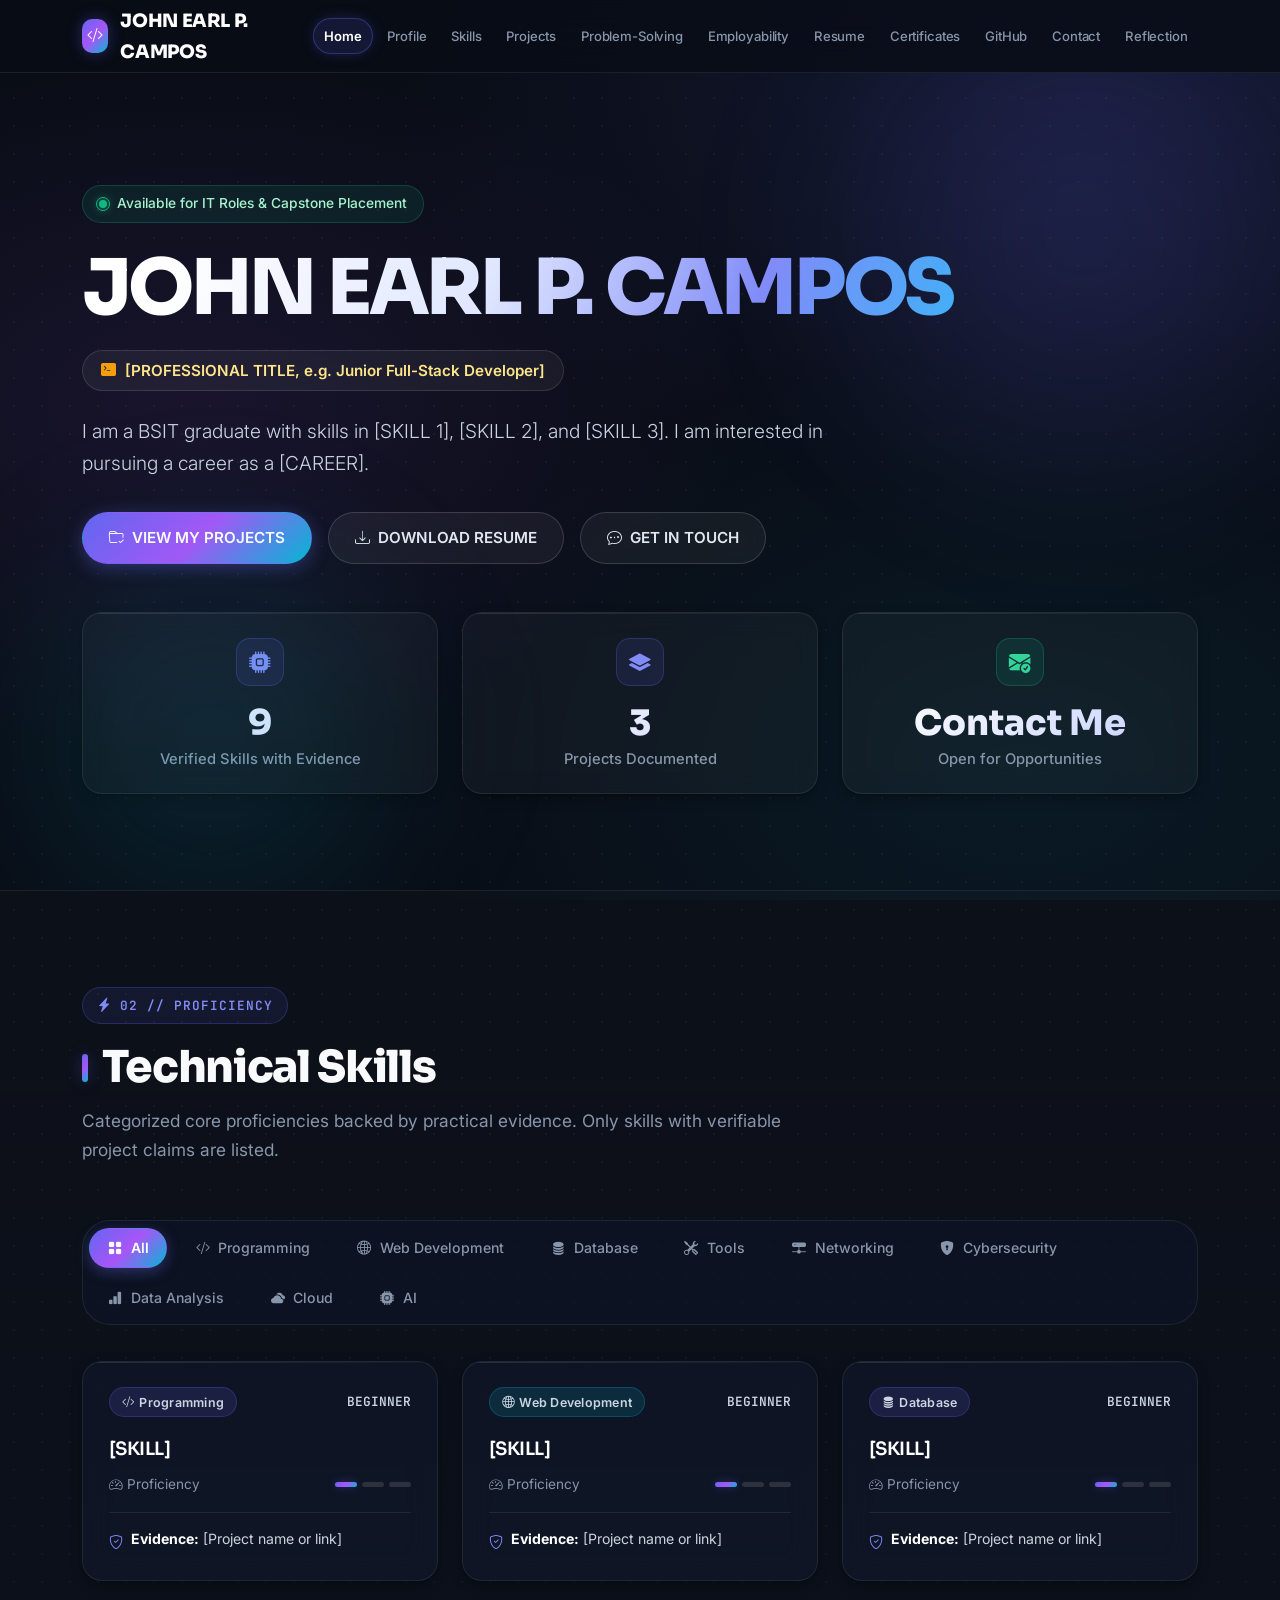
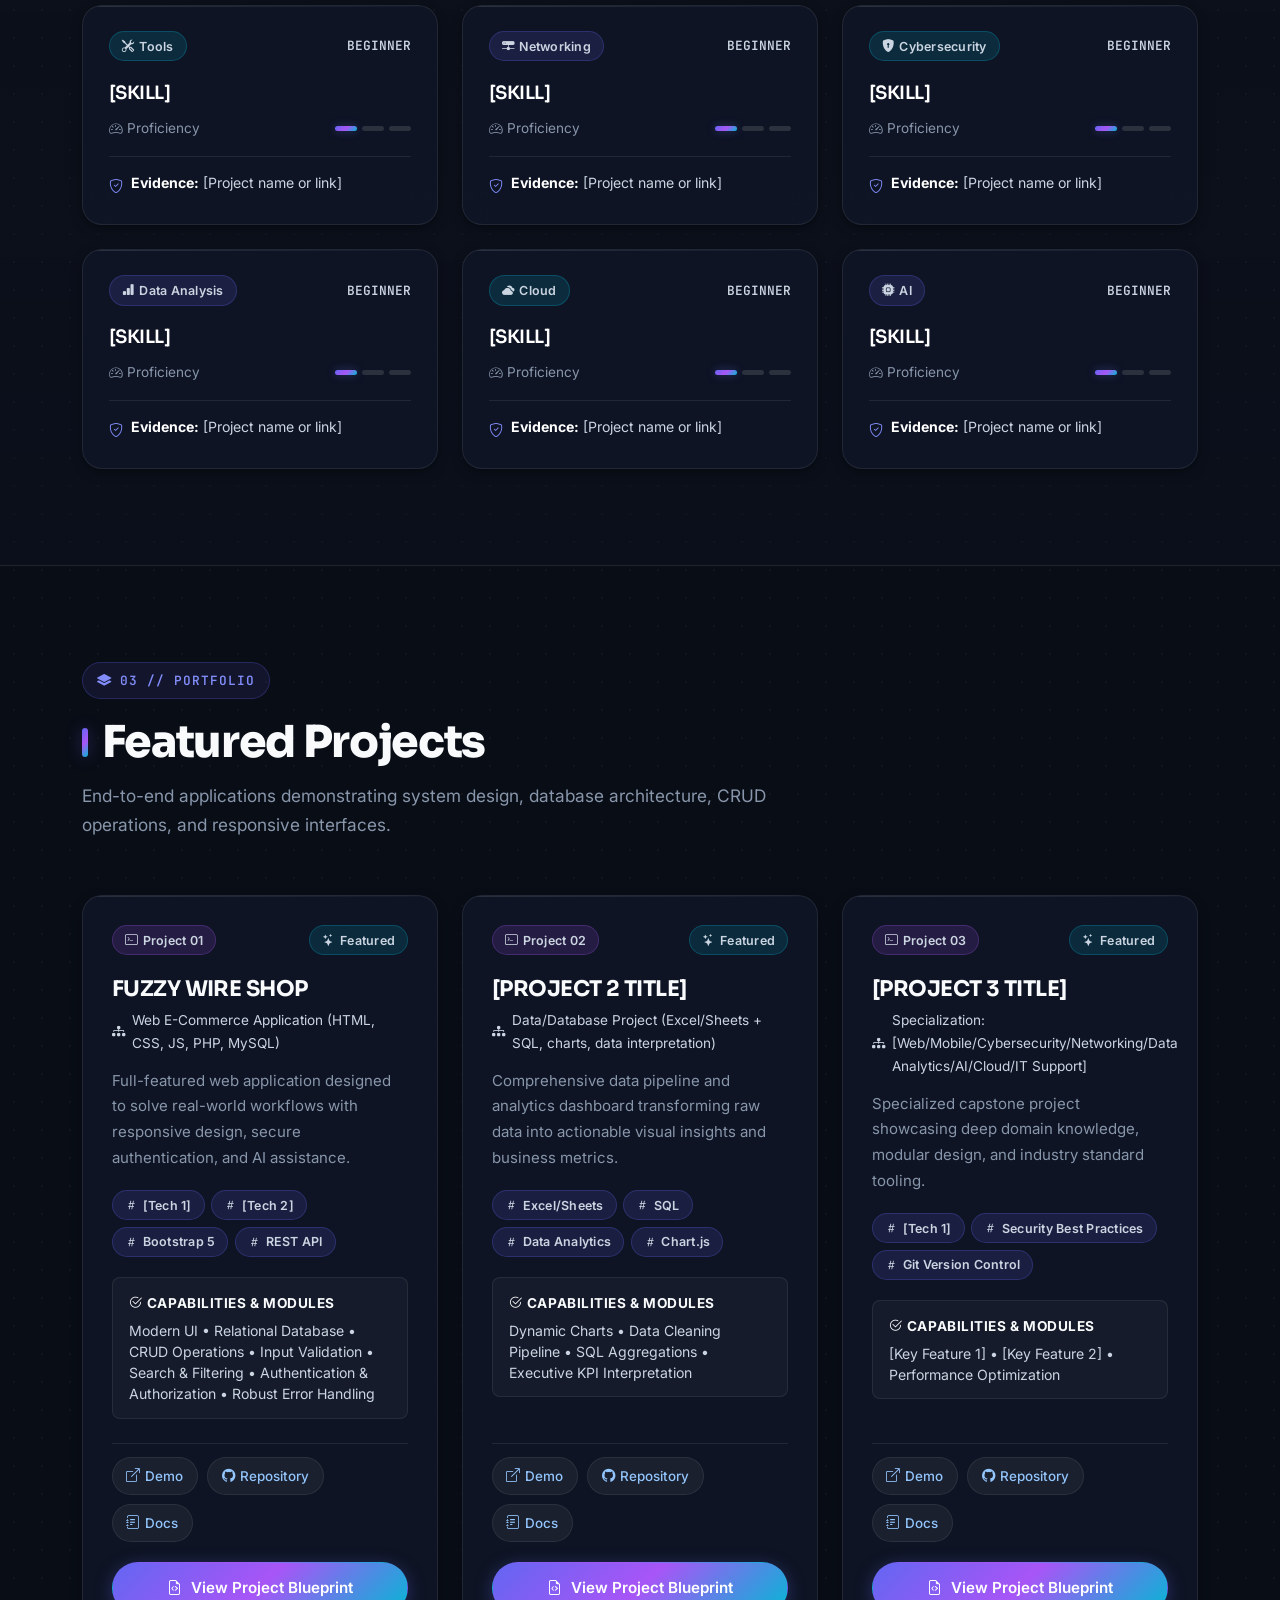
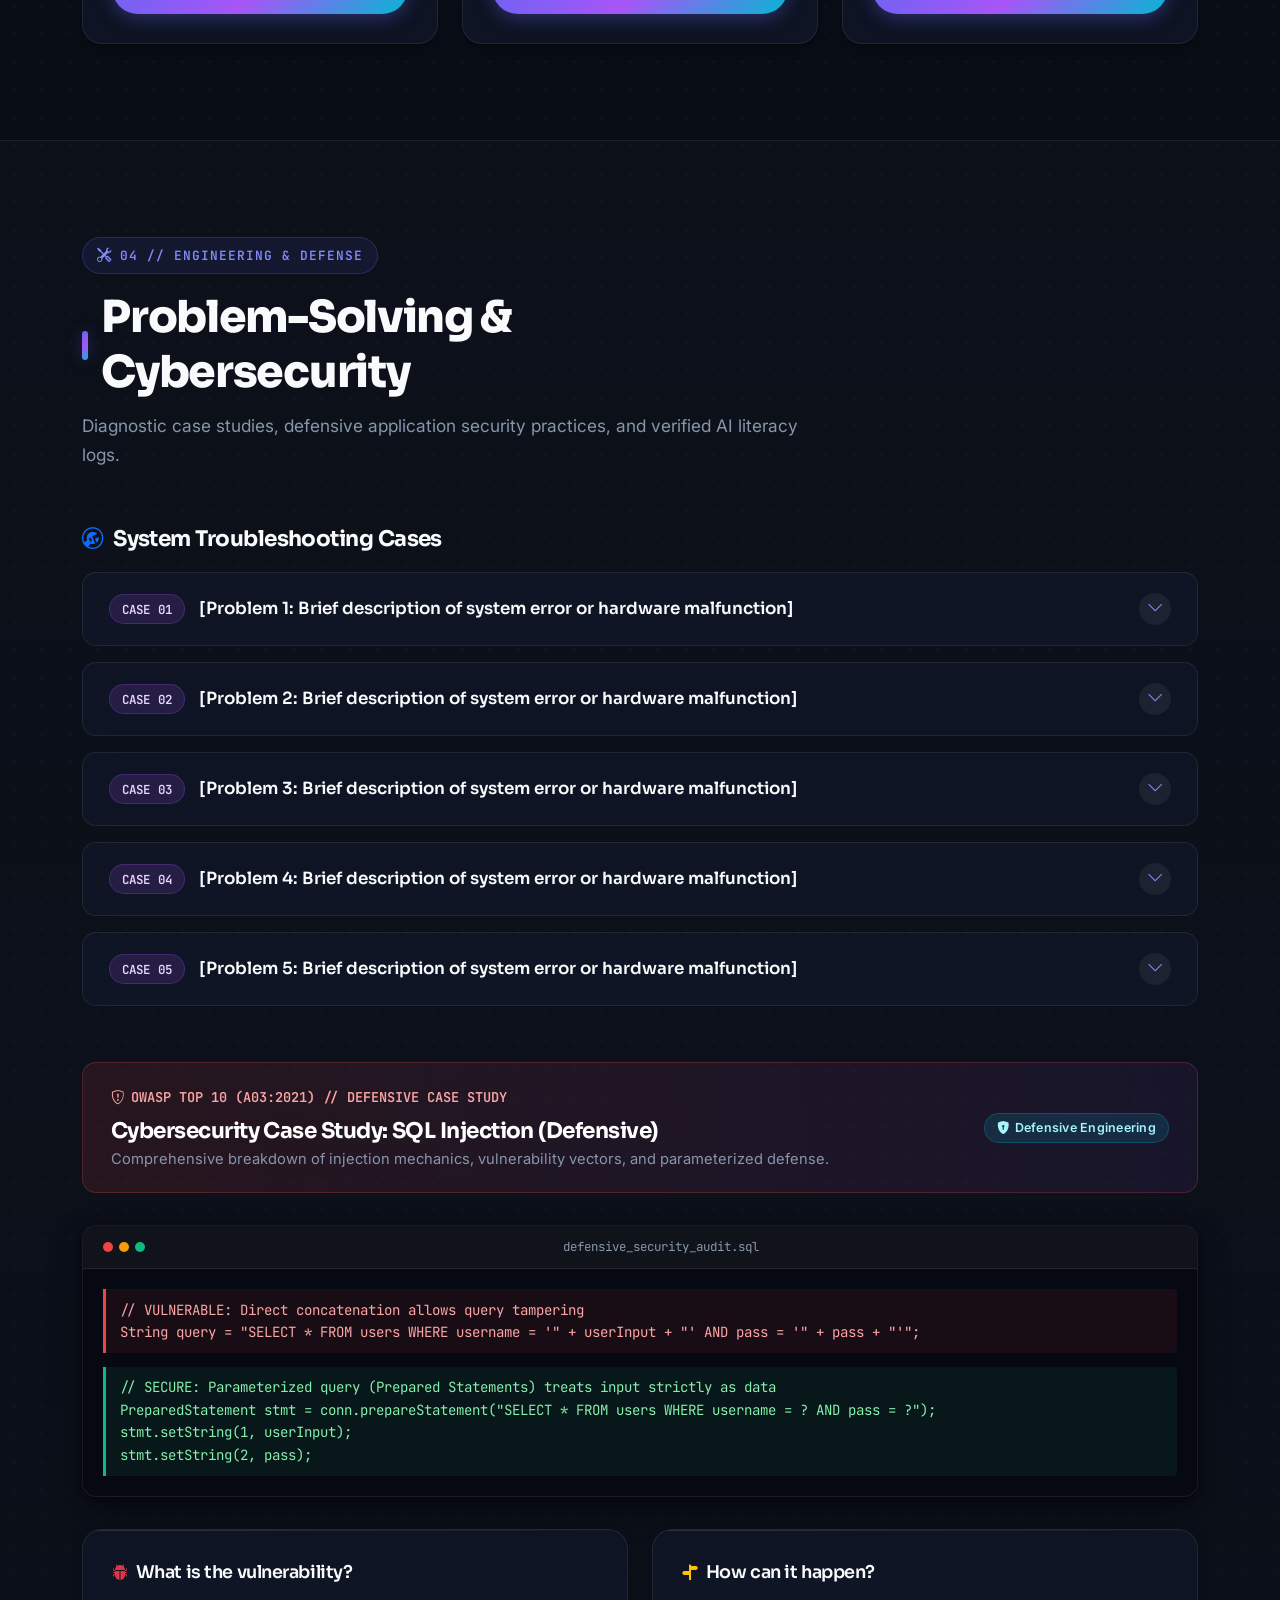
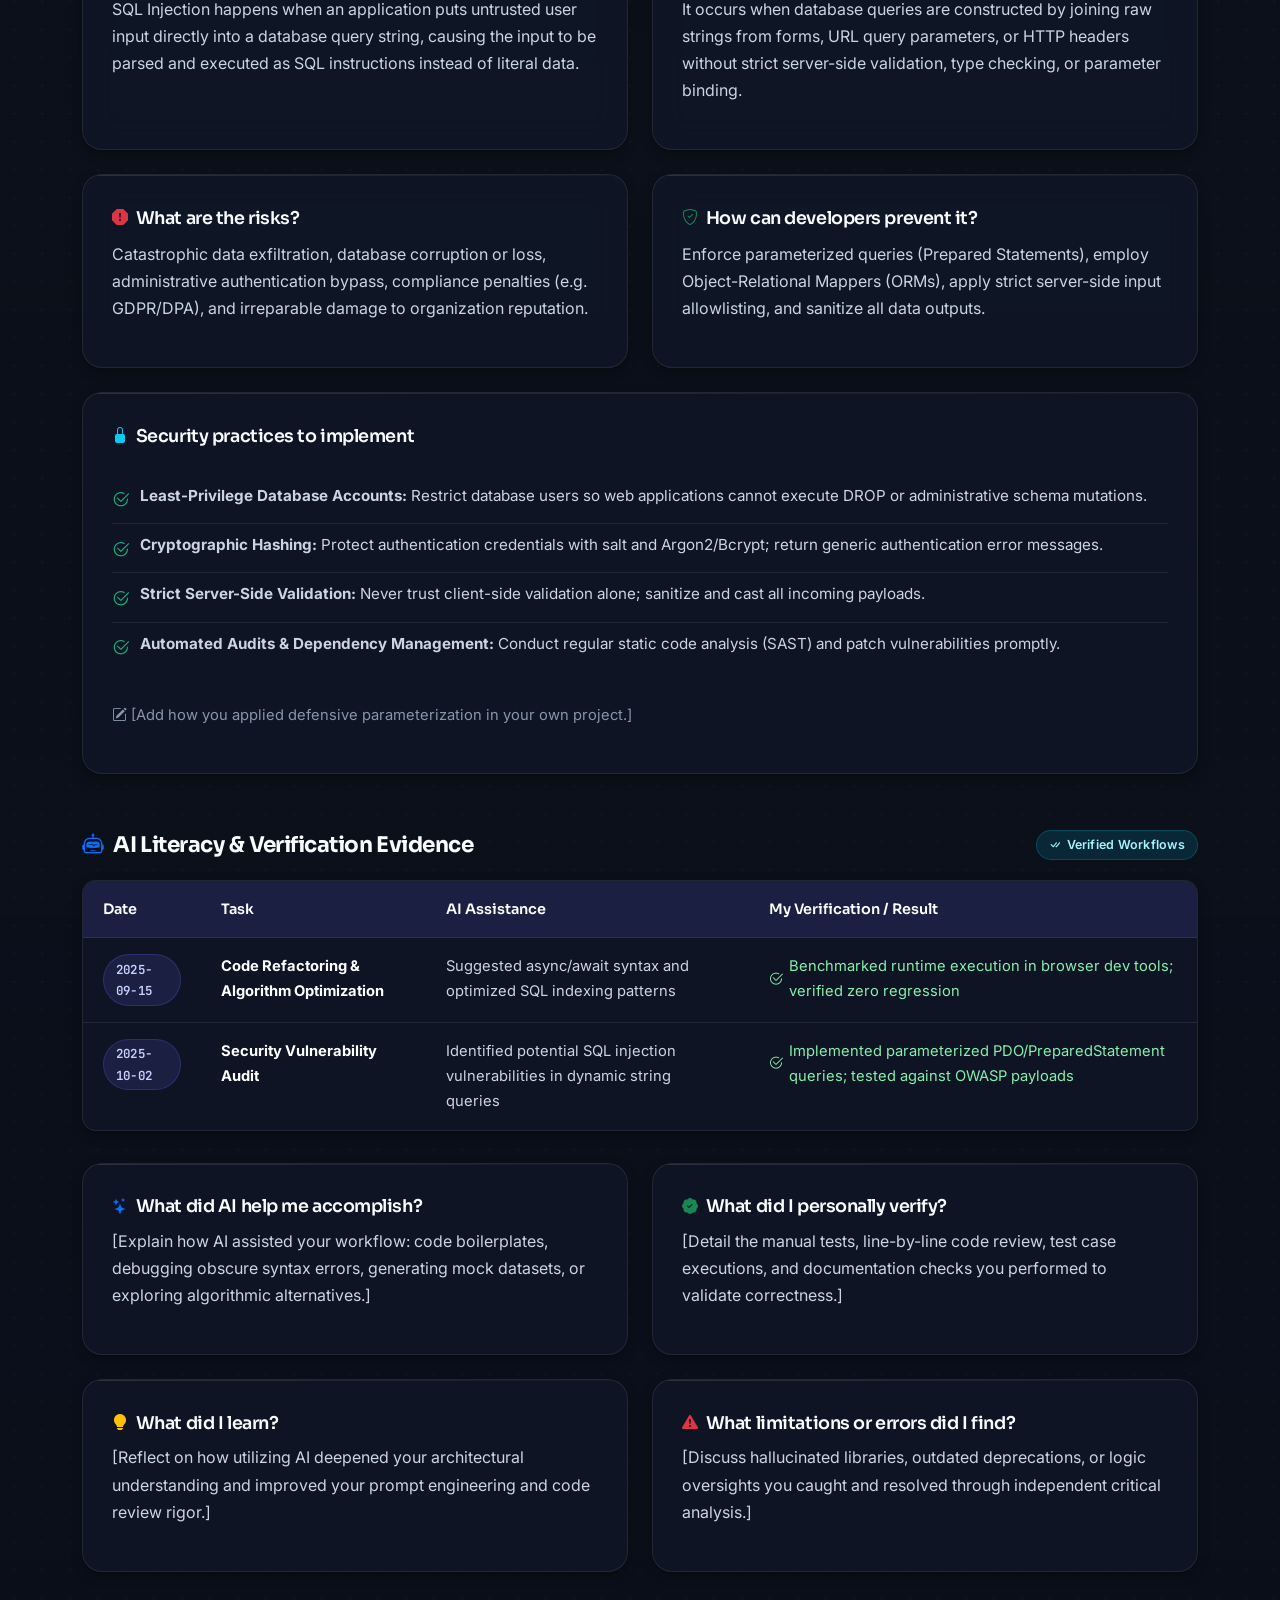
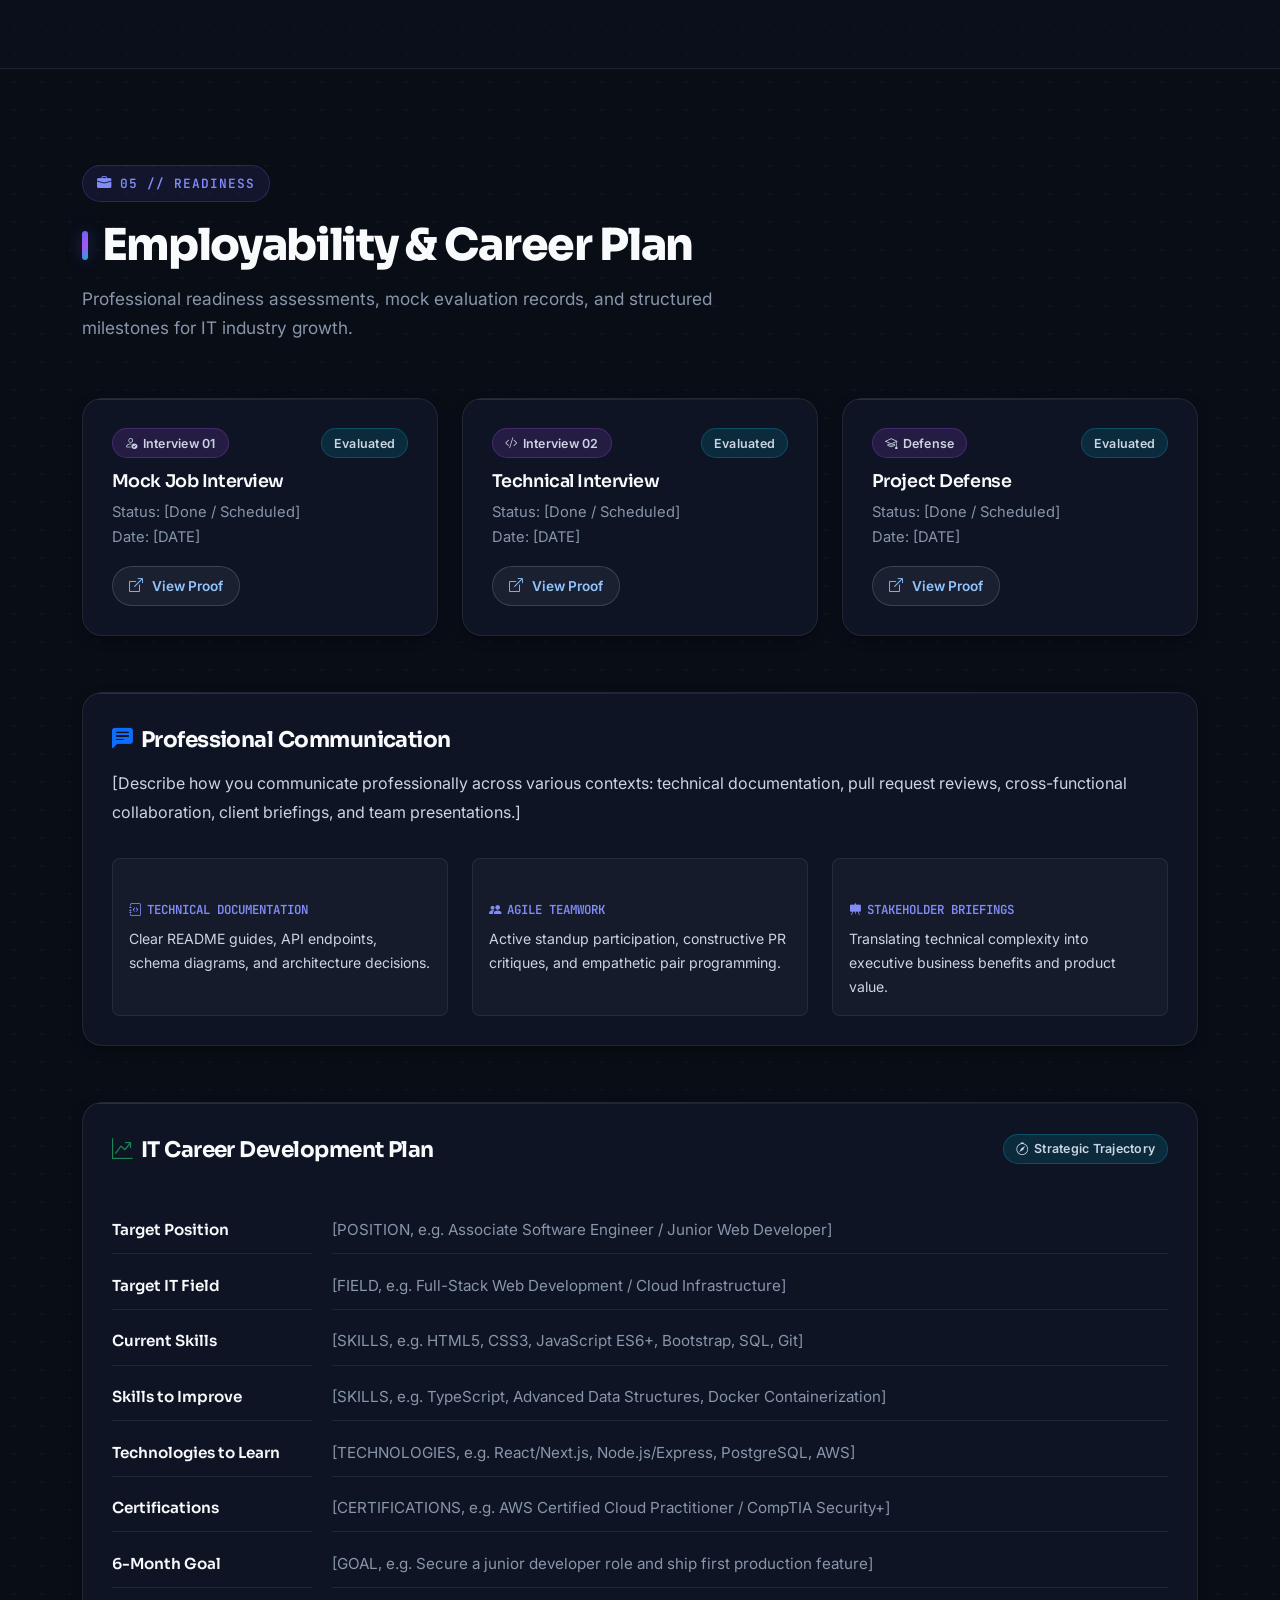
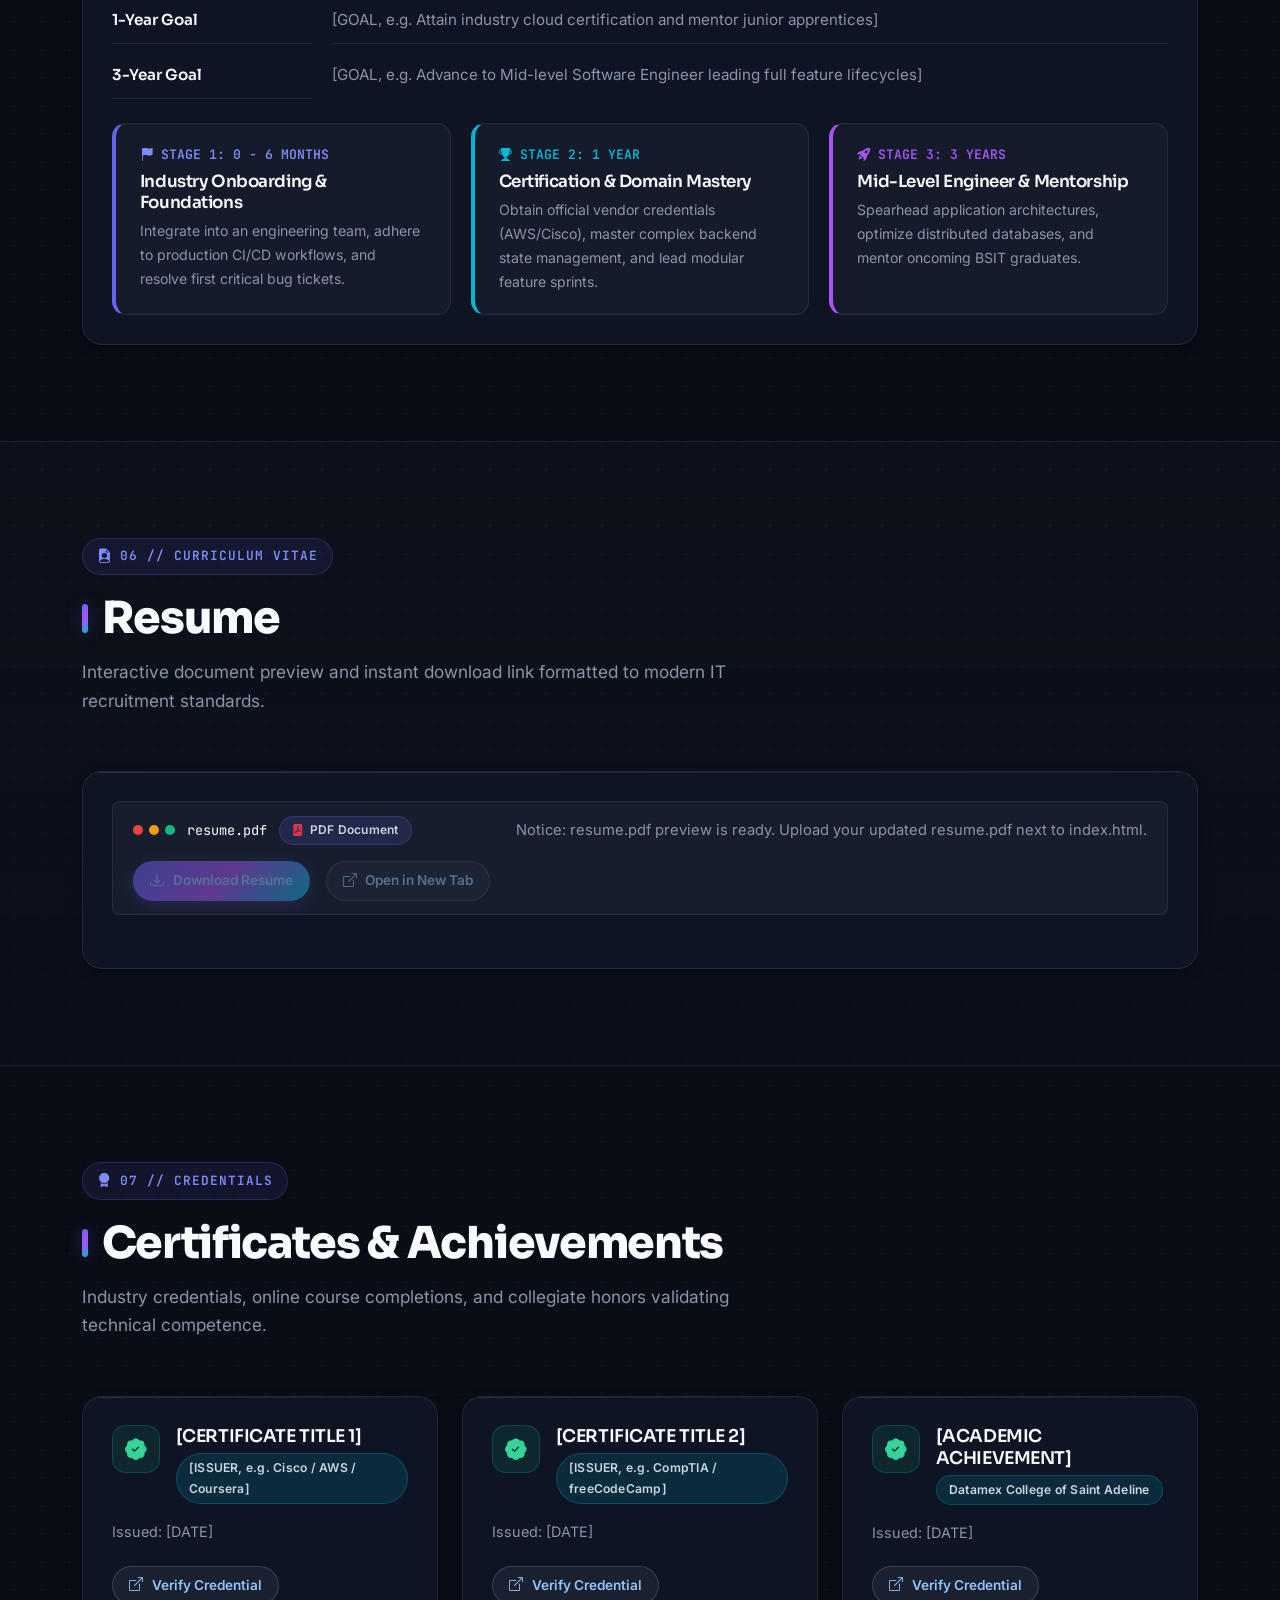
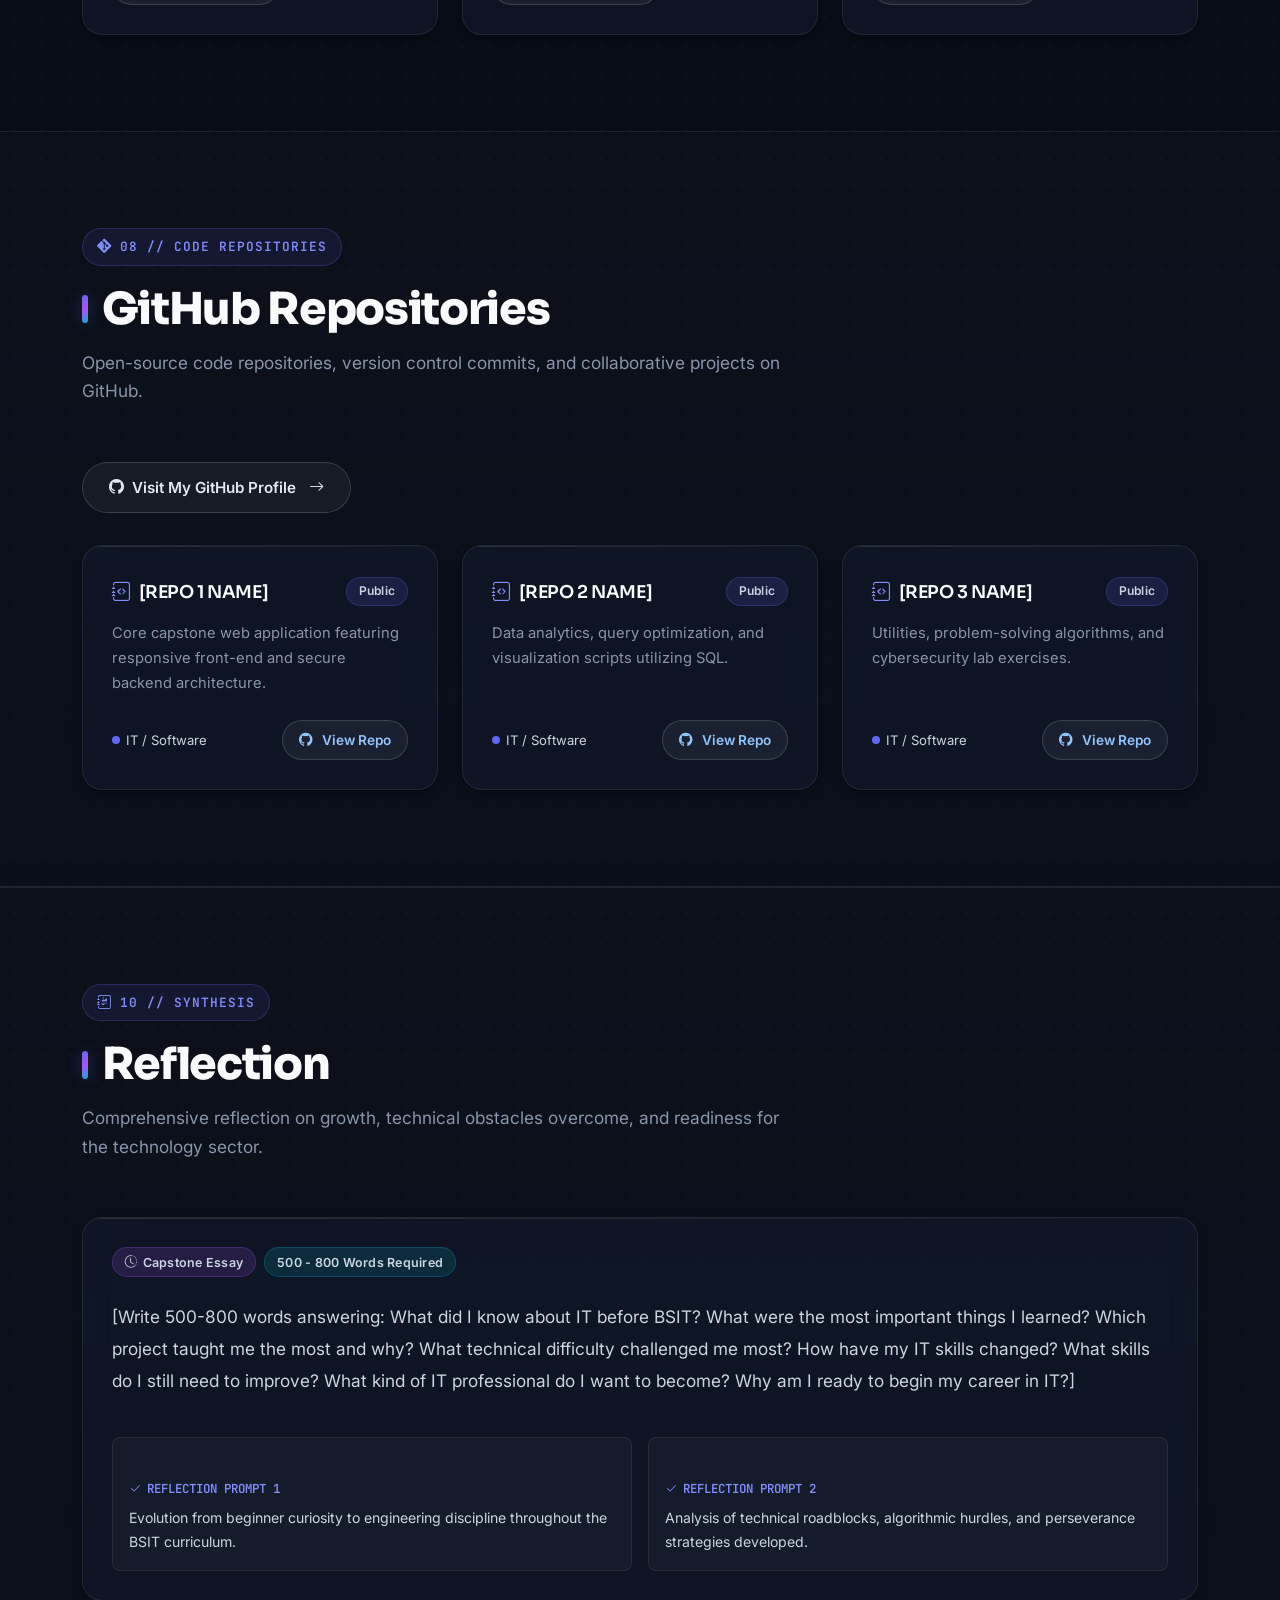
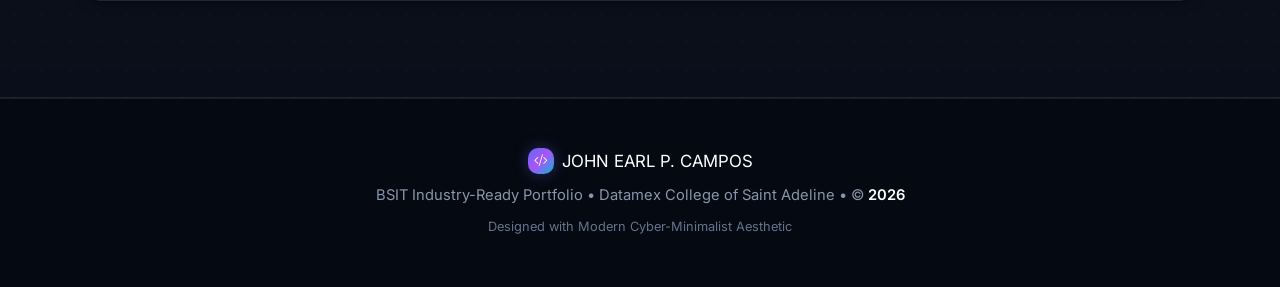
==== commit 1ba1c12a: "Update index.html" ====
--- a/index.html
+++ b/index.html
@@ -481,7 +481,7 @@
     </div>
 
     <div style="margin-bottom: 2rem;">
-      <a class="btn-o" href="[GITHUB PROFILE URL]" target="_blank" rel="noopener">
+      <a class="btn-o" href="https://github.com/camposjohnearl-byte" target="_blank" rel="noopener">
         <i class="bi bi-github"></i> Visit My GitHub Profile <i class="bi bi-arrow-right ms-1"></i>
       </a>
     </div>
@@ -553,4 +553,4 @@
 
 <script src="script.js"></script>
 </body>
-</html>+</html>
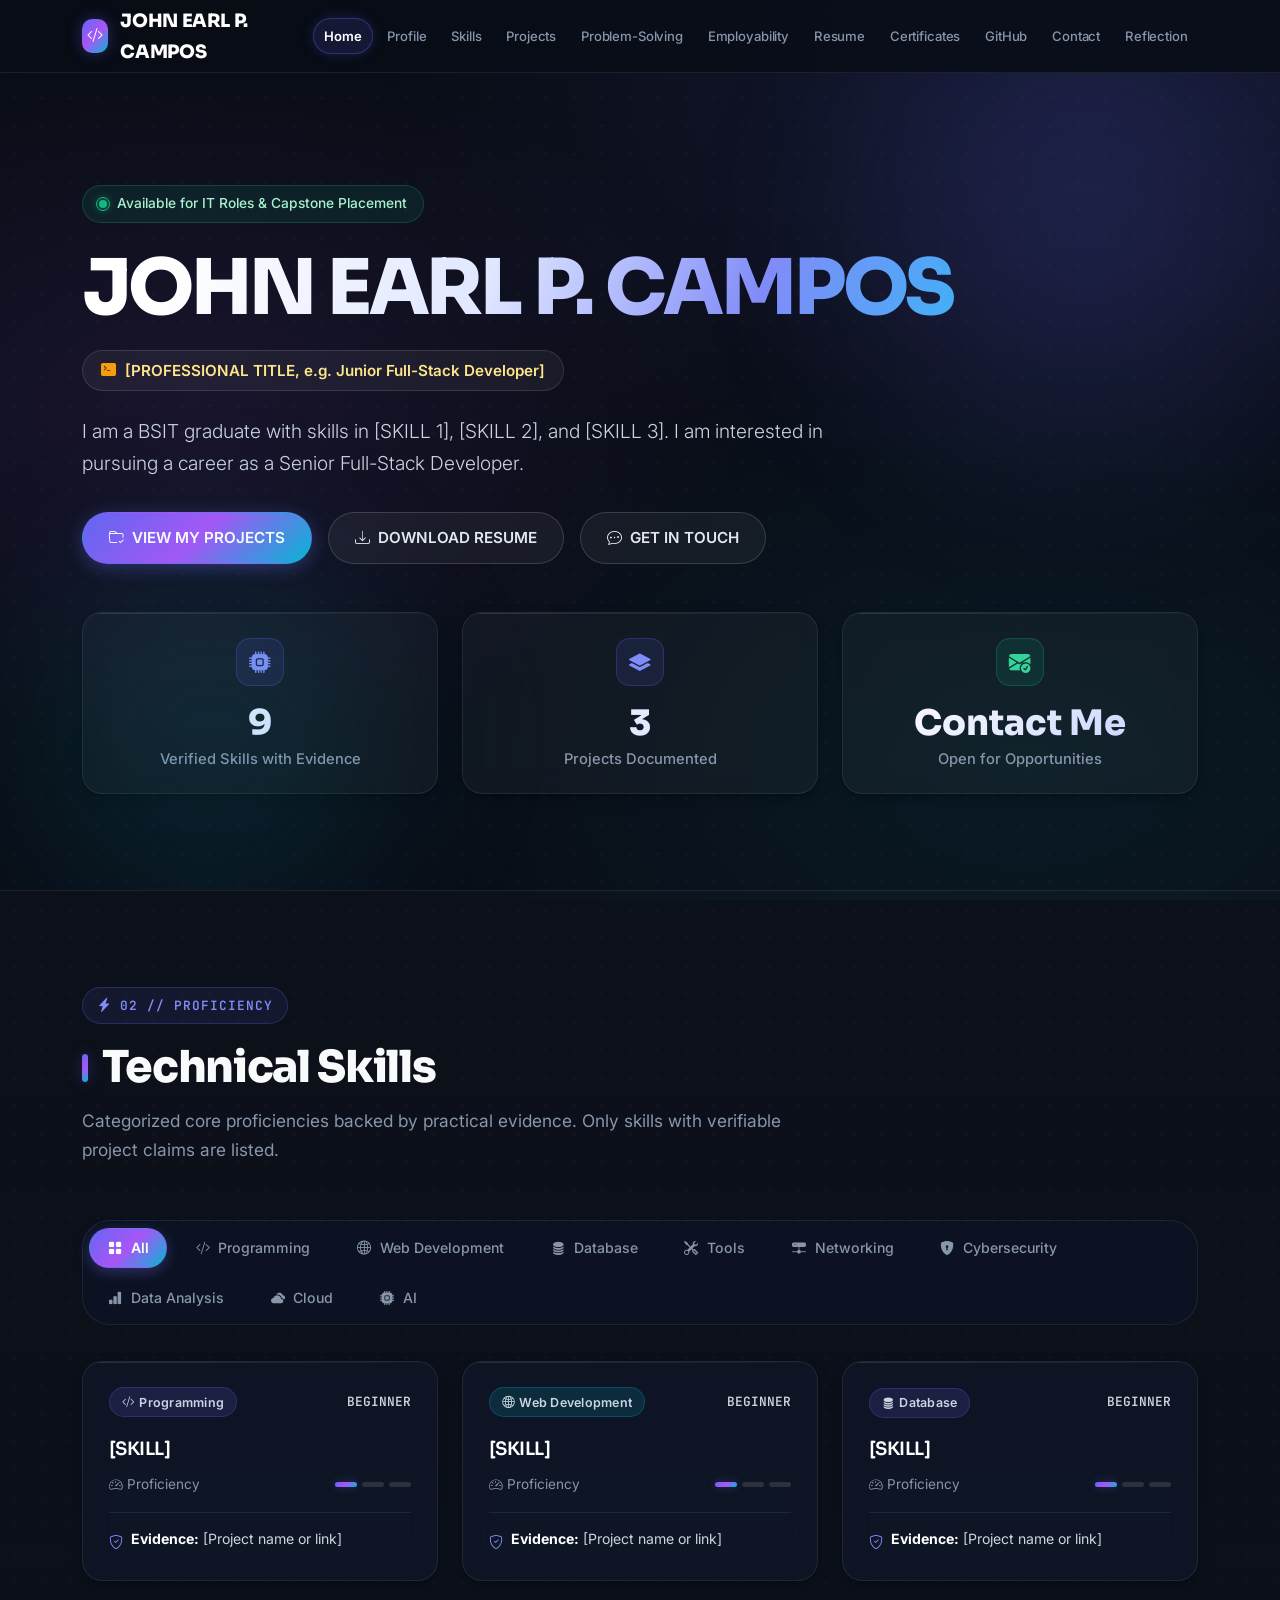
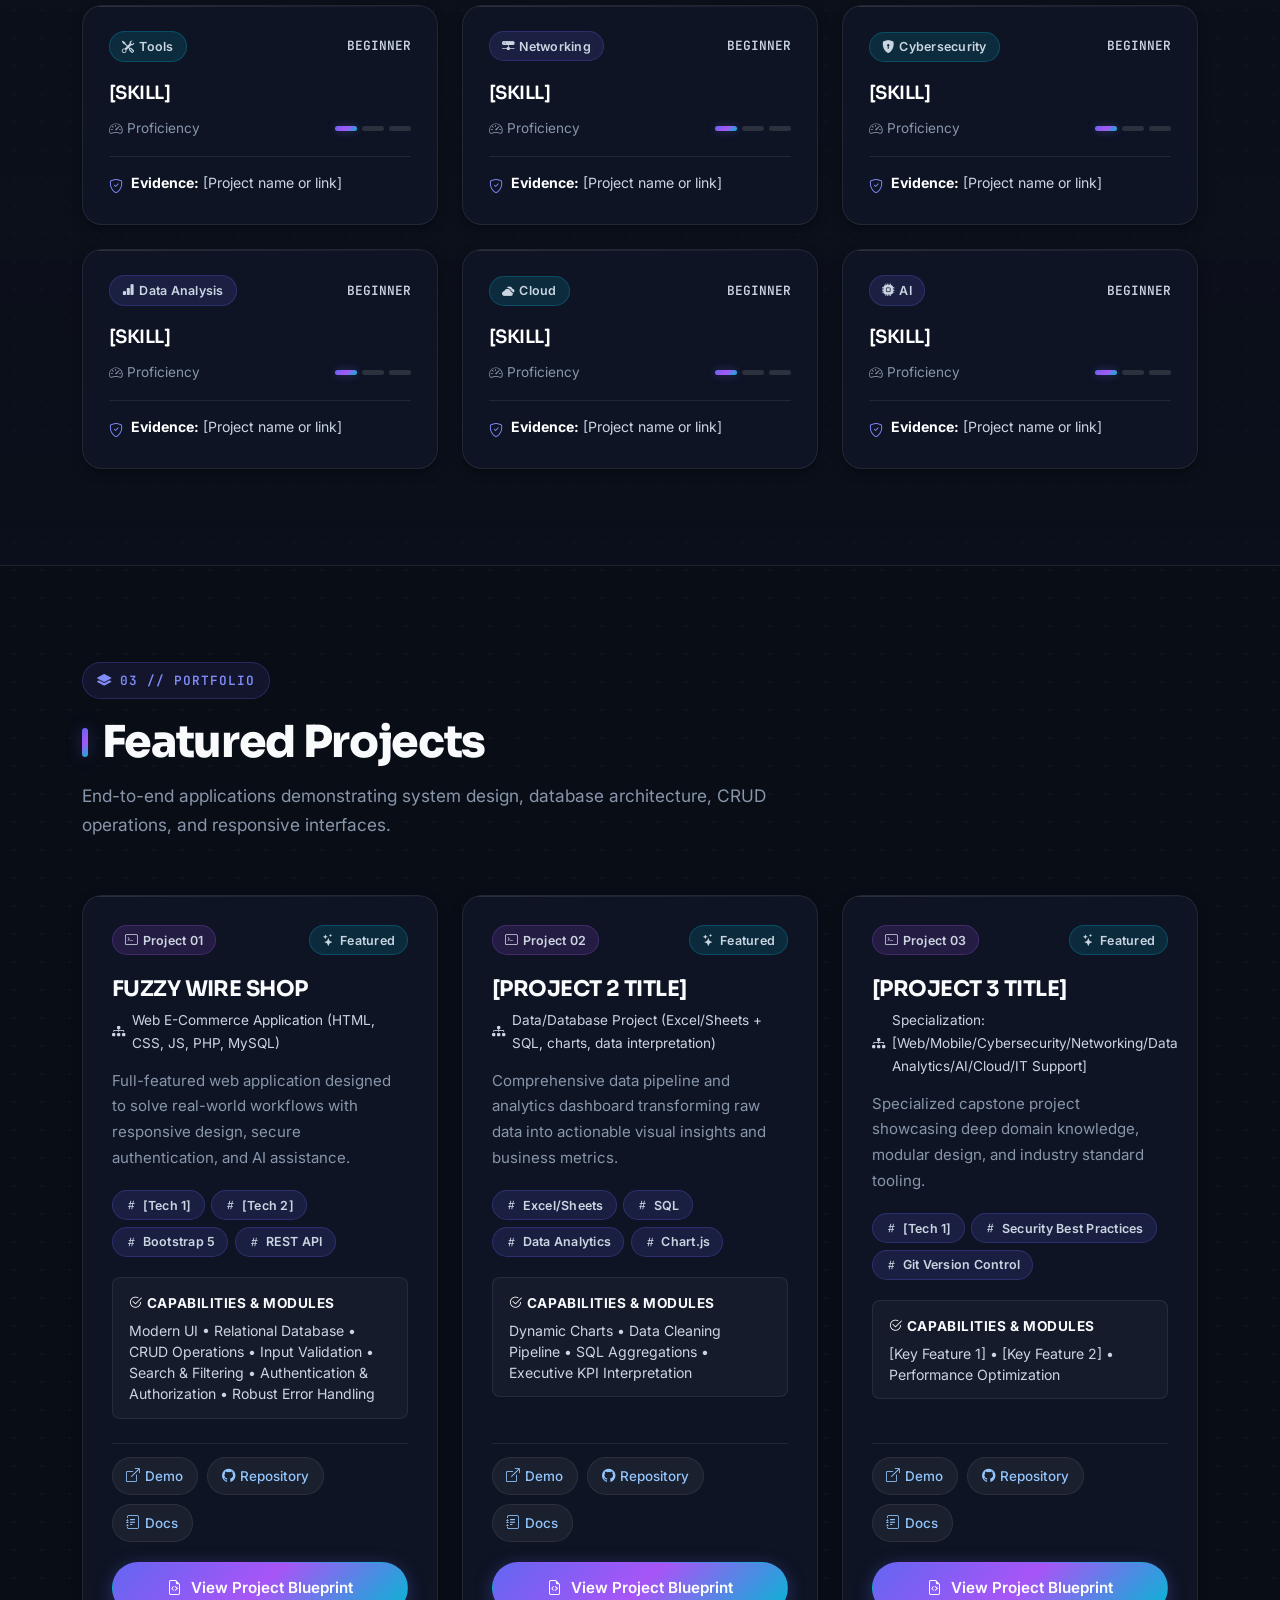
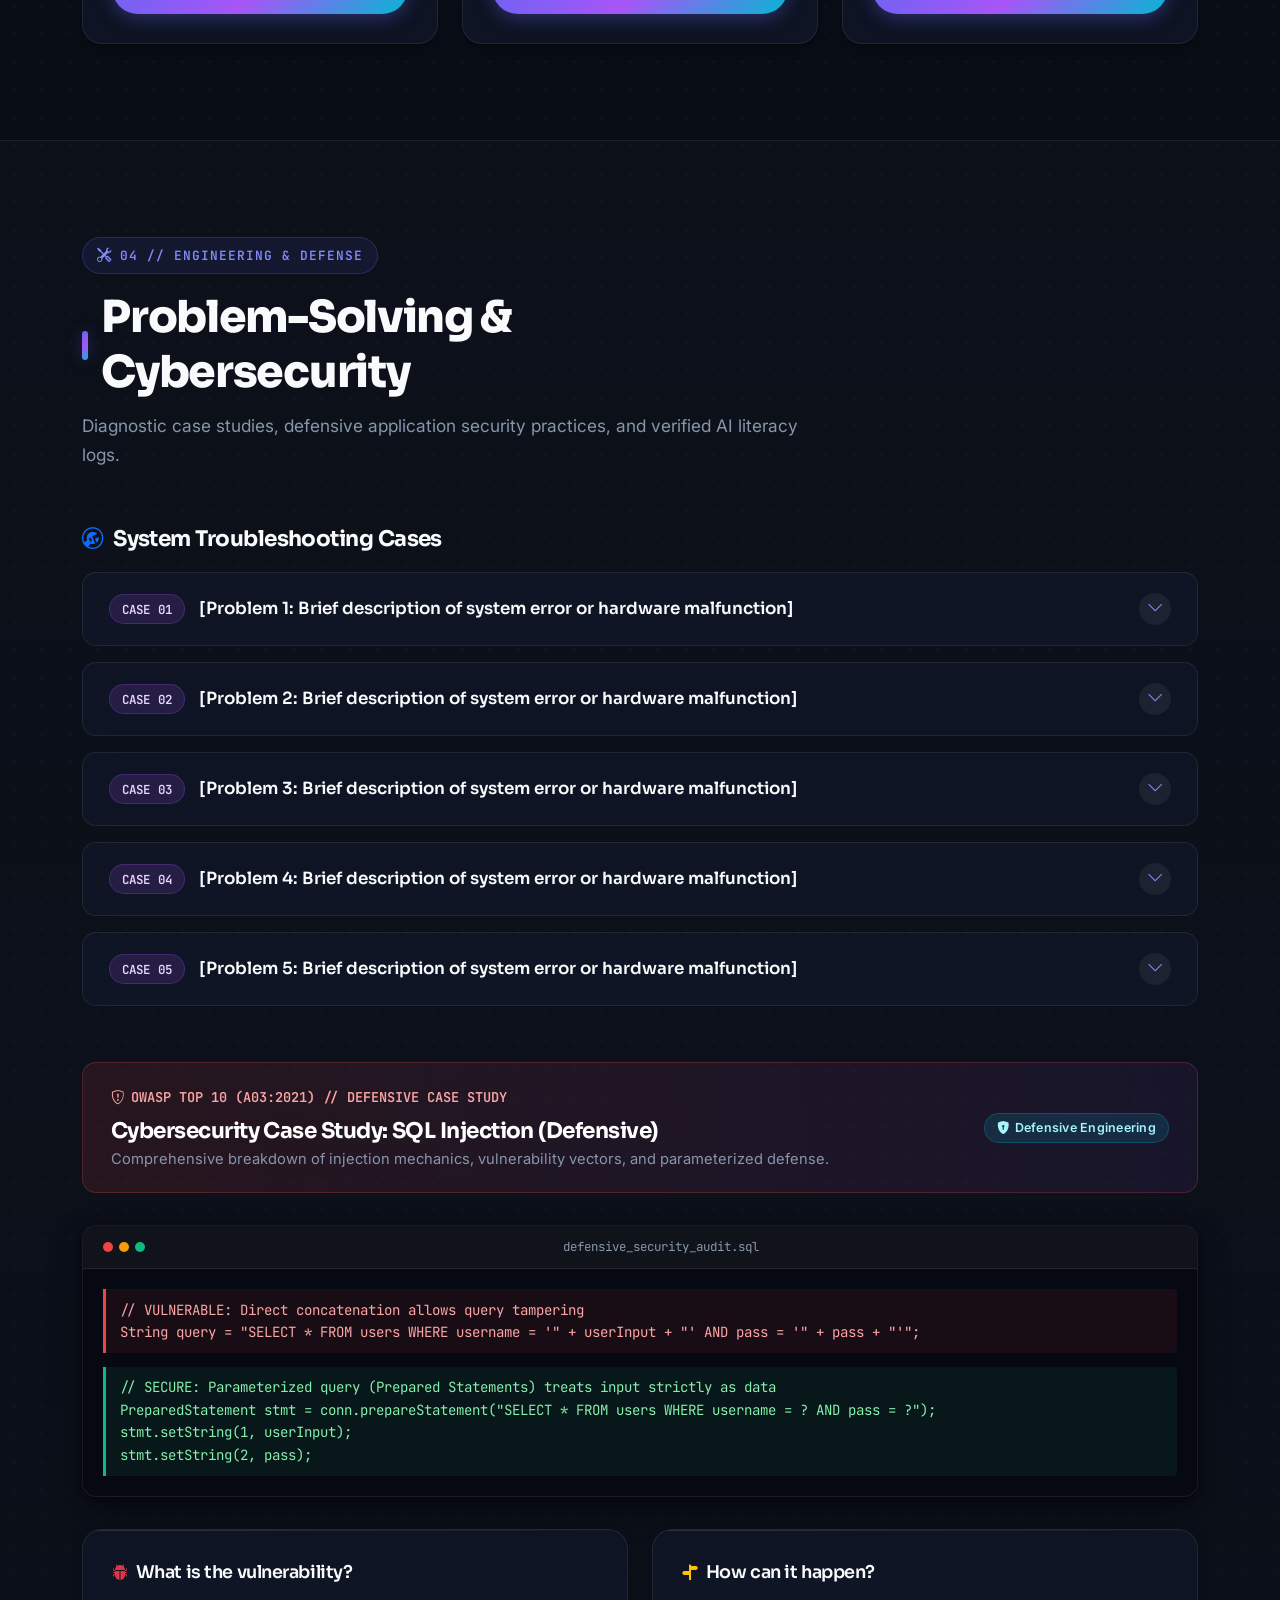
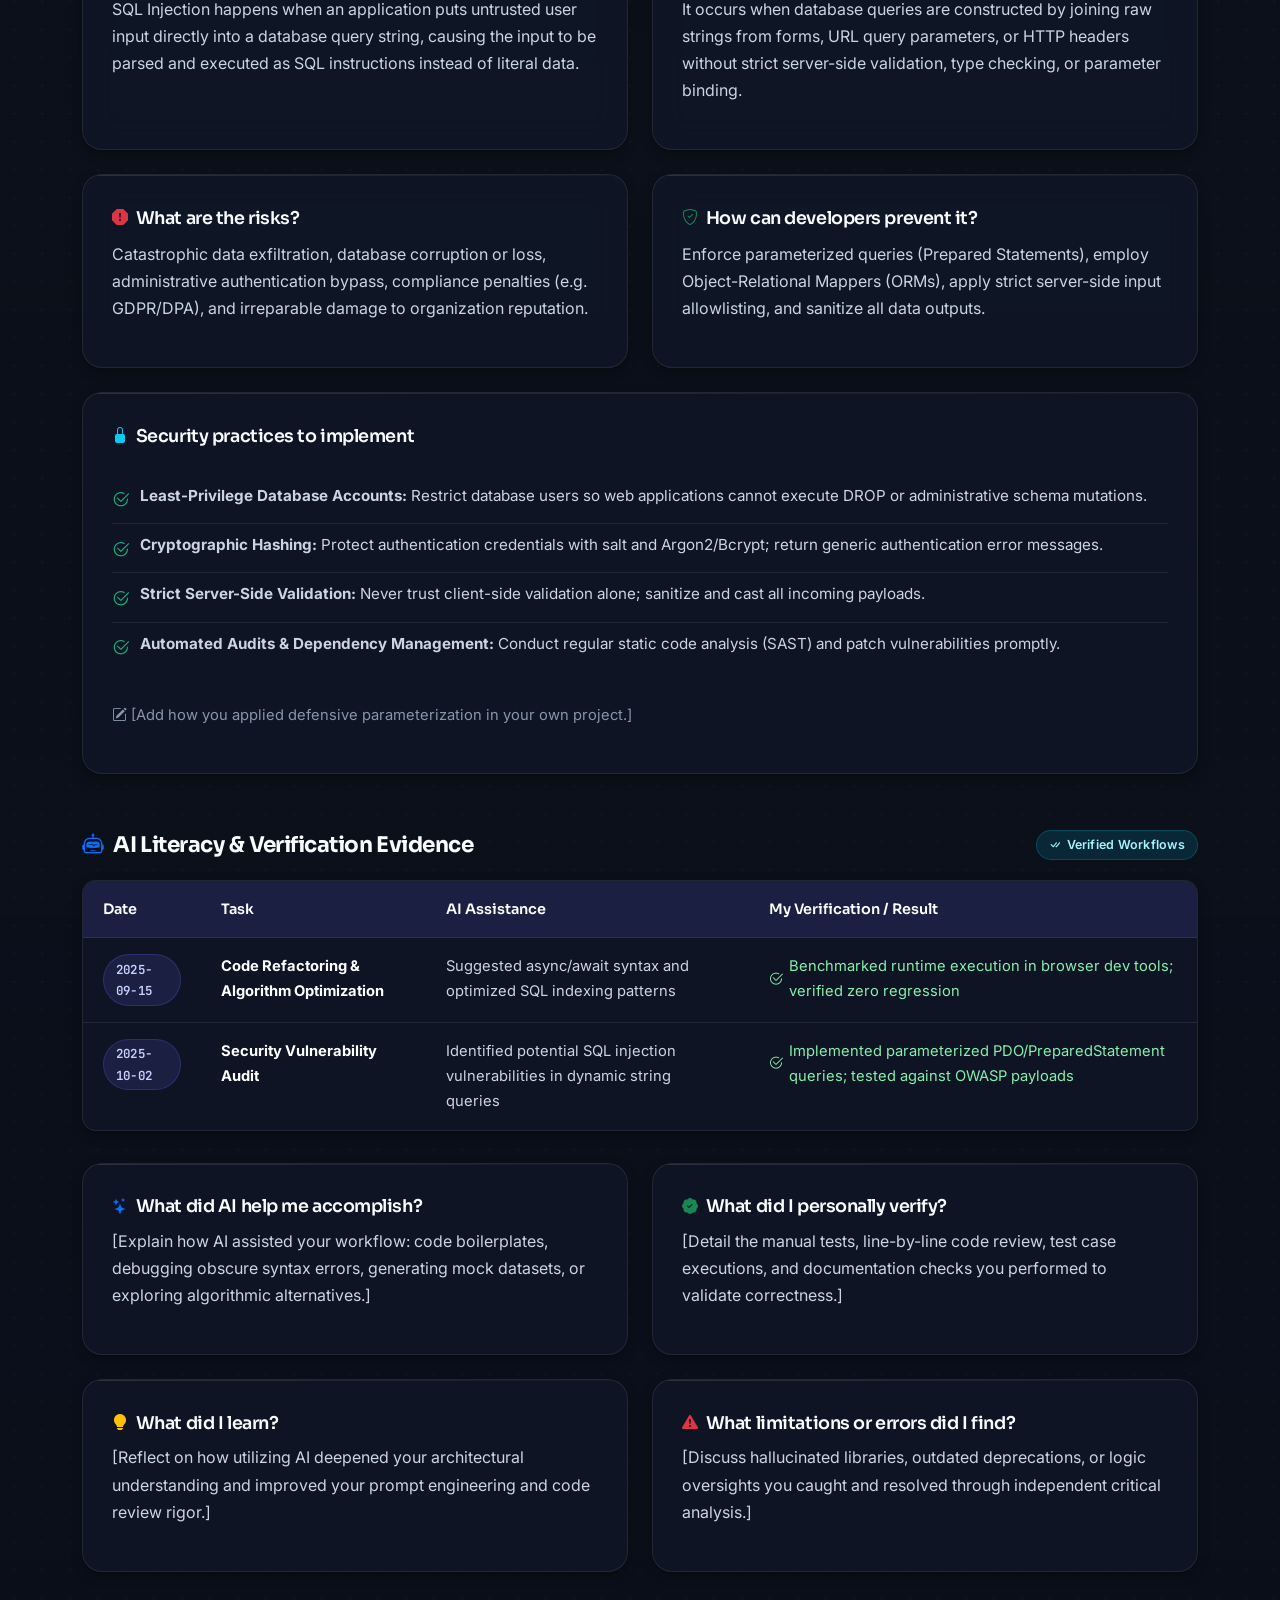
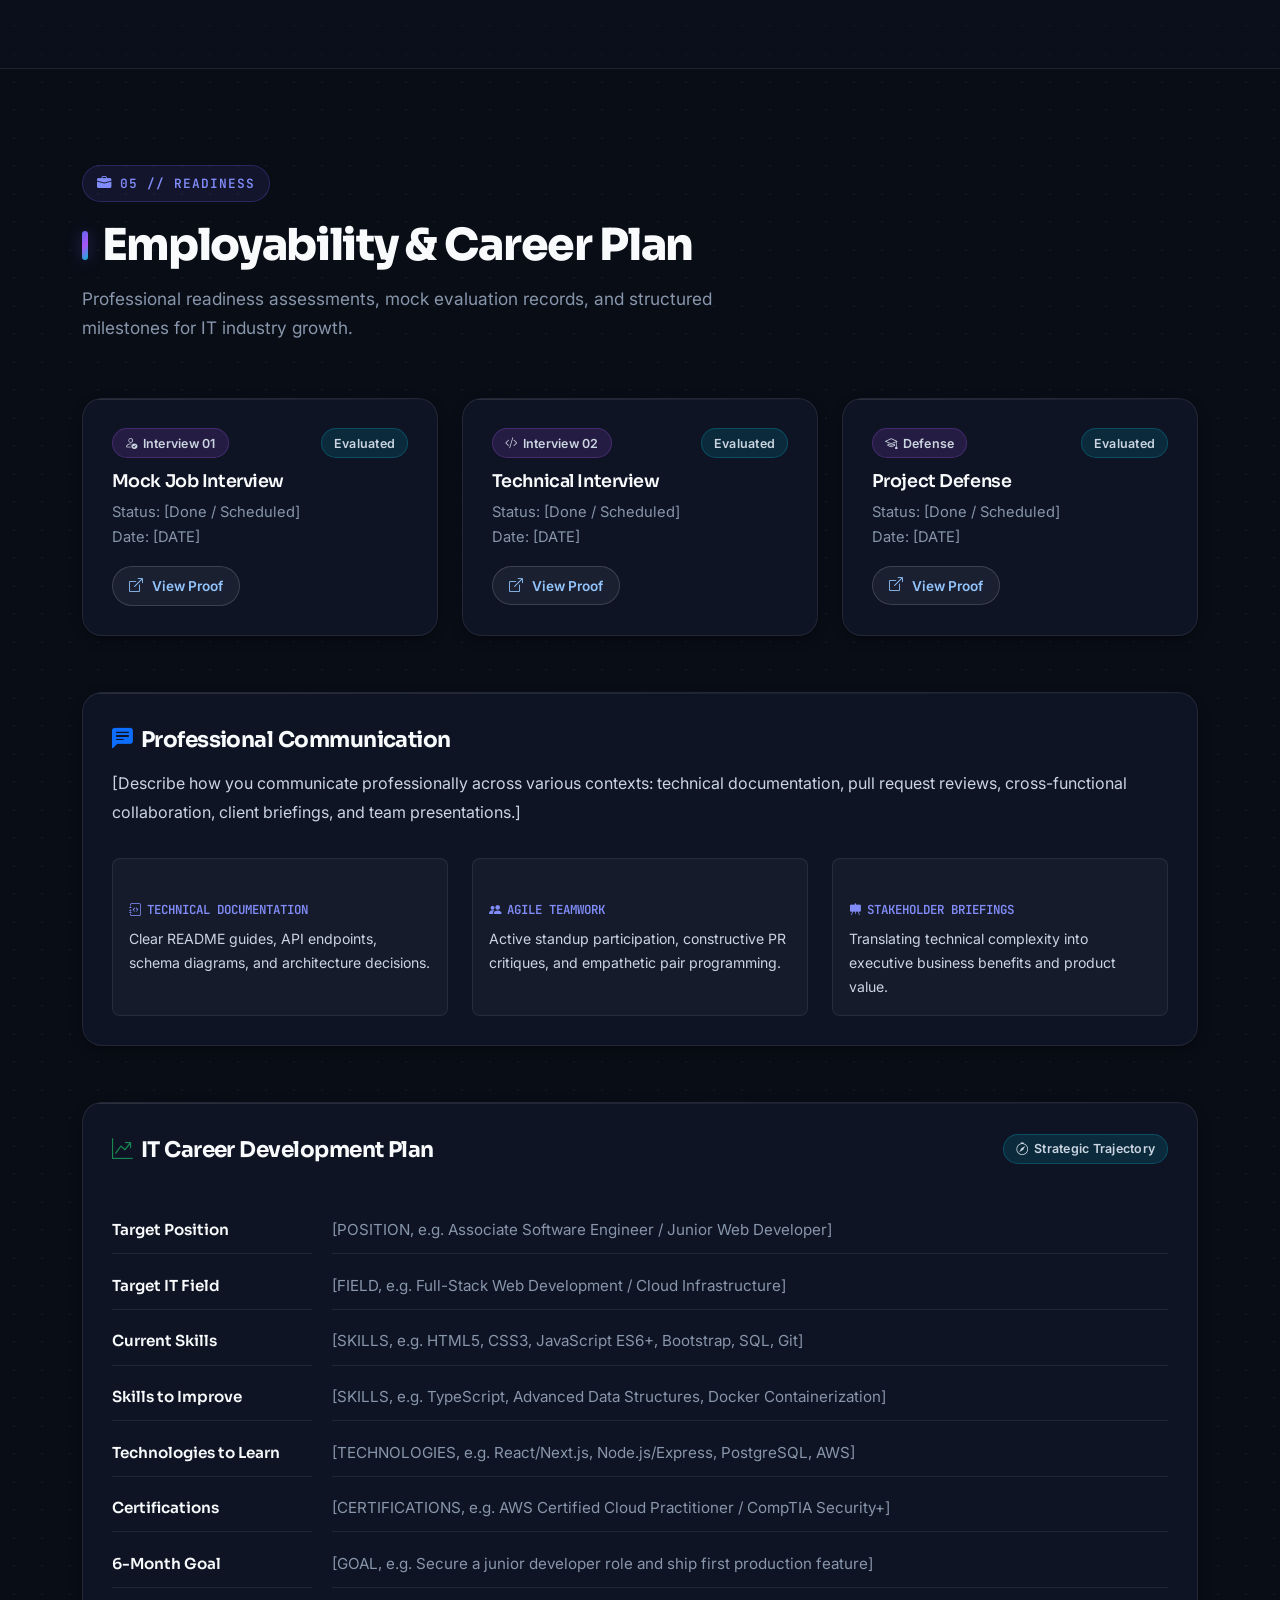
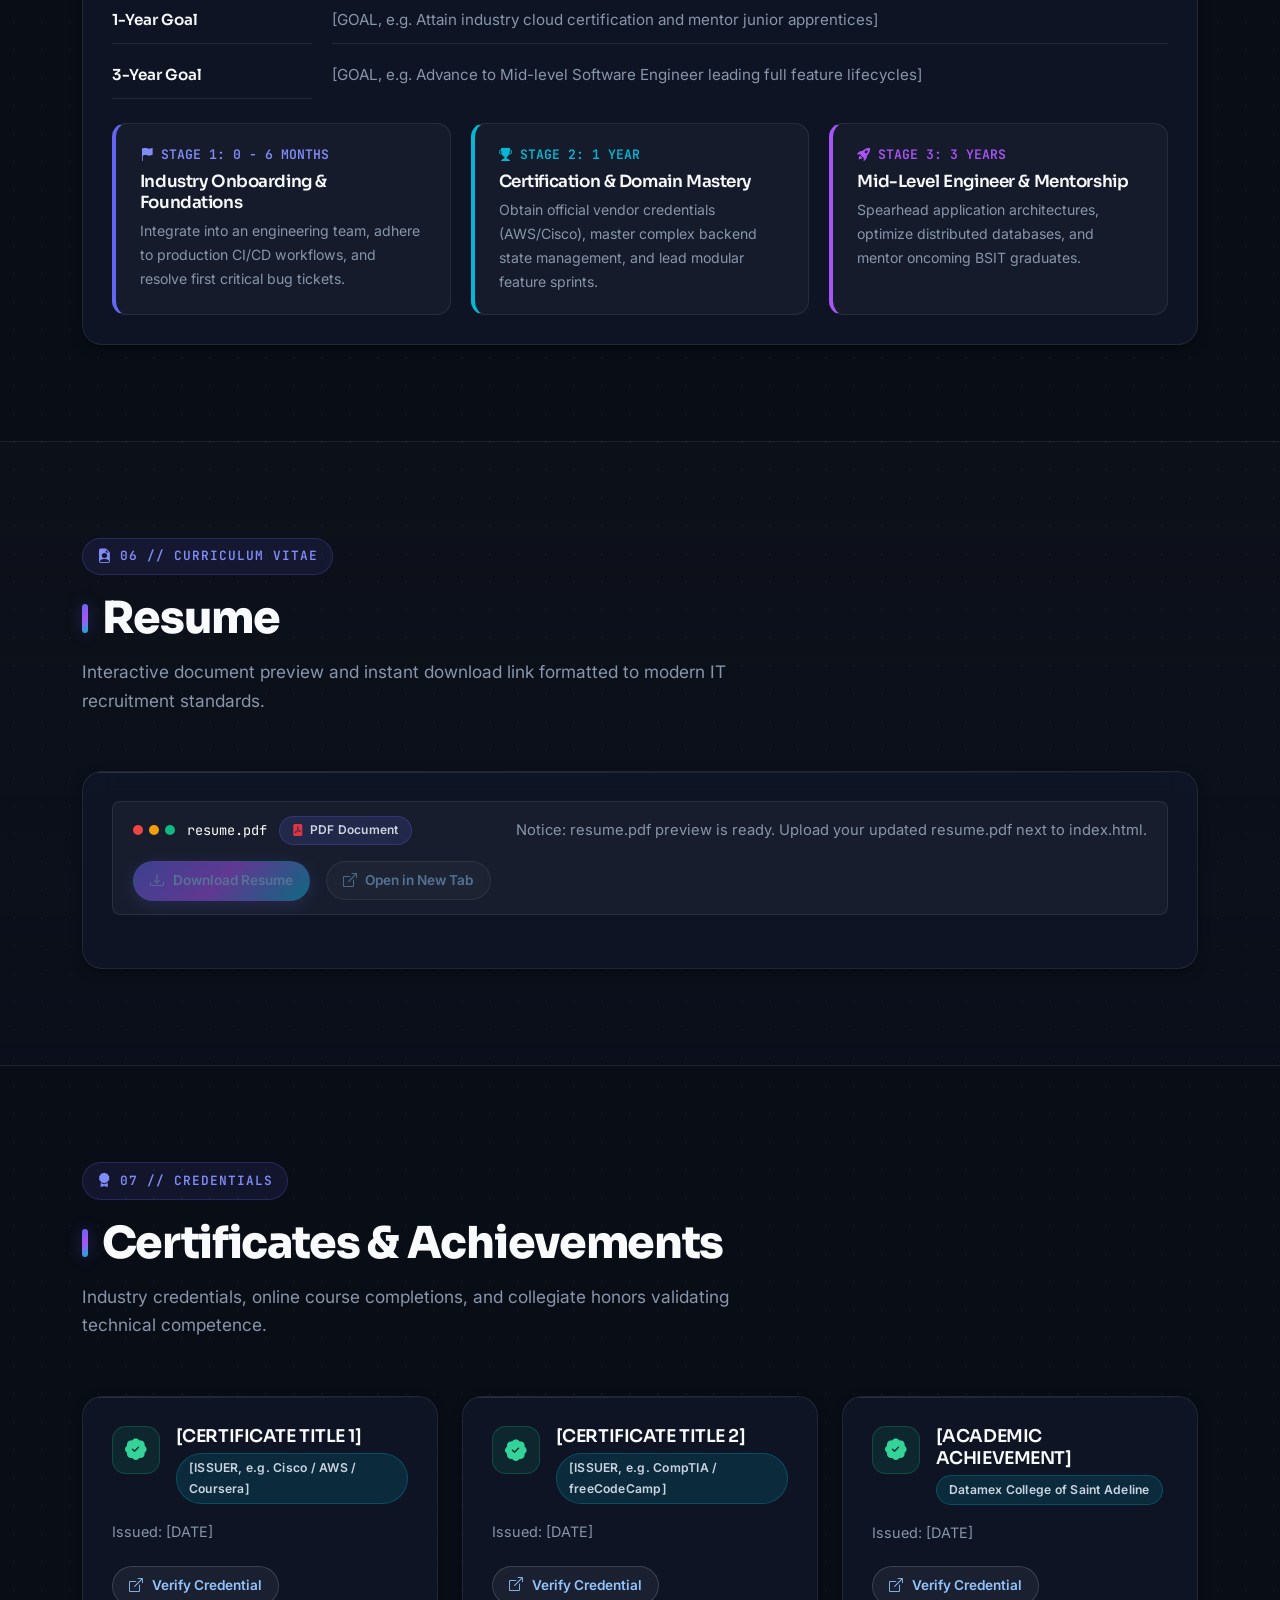
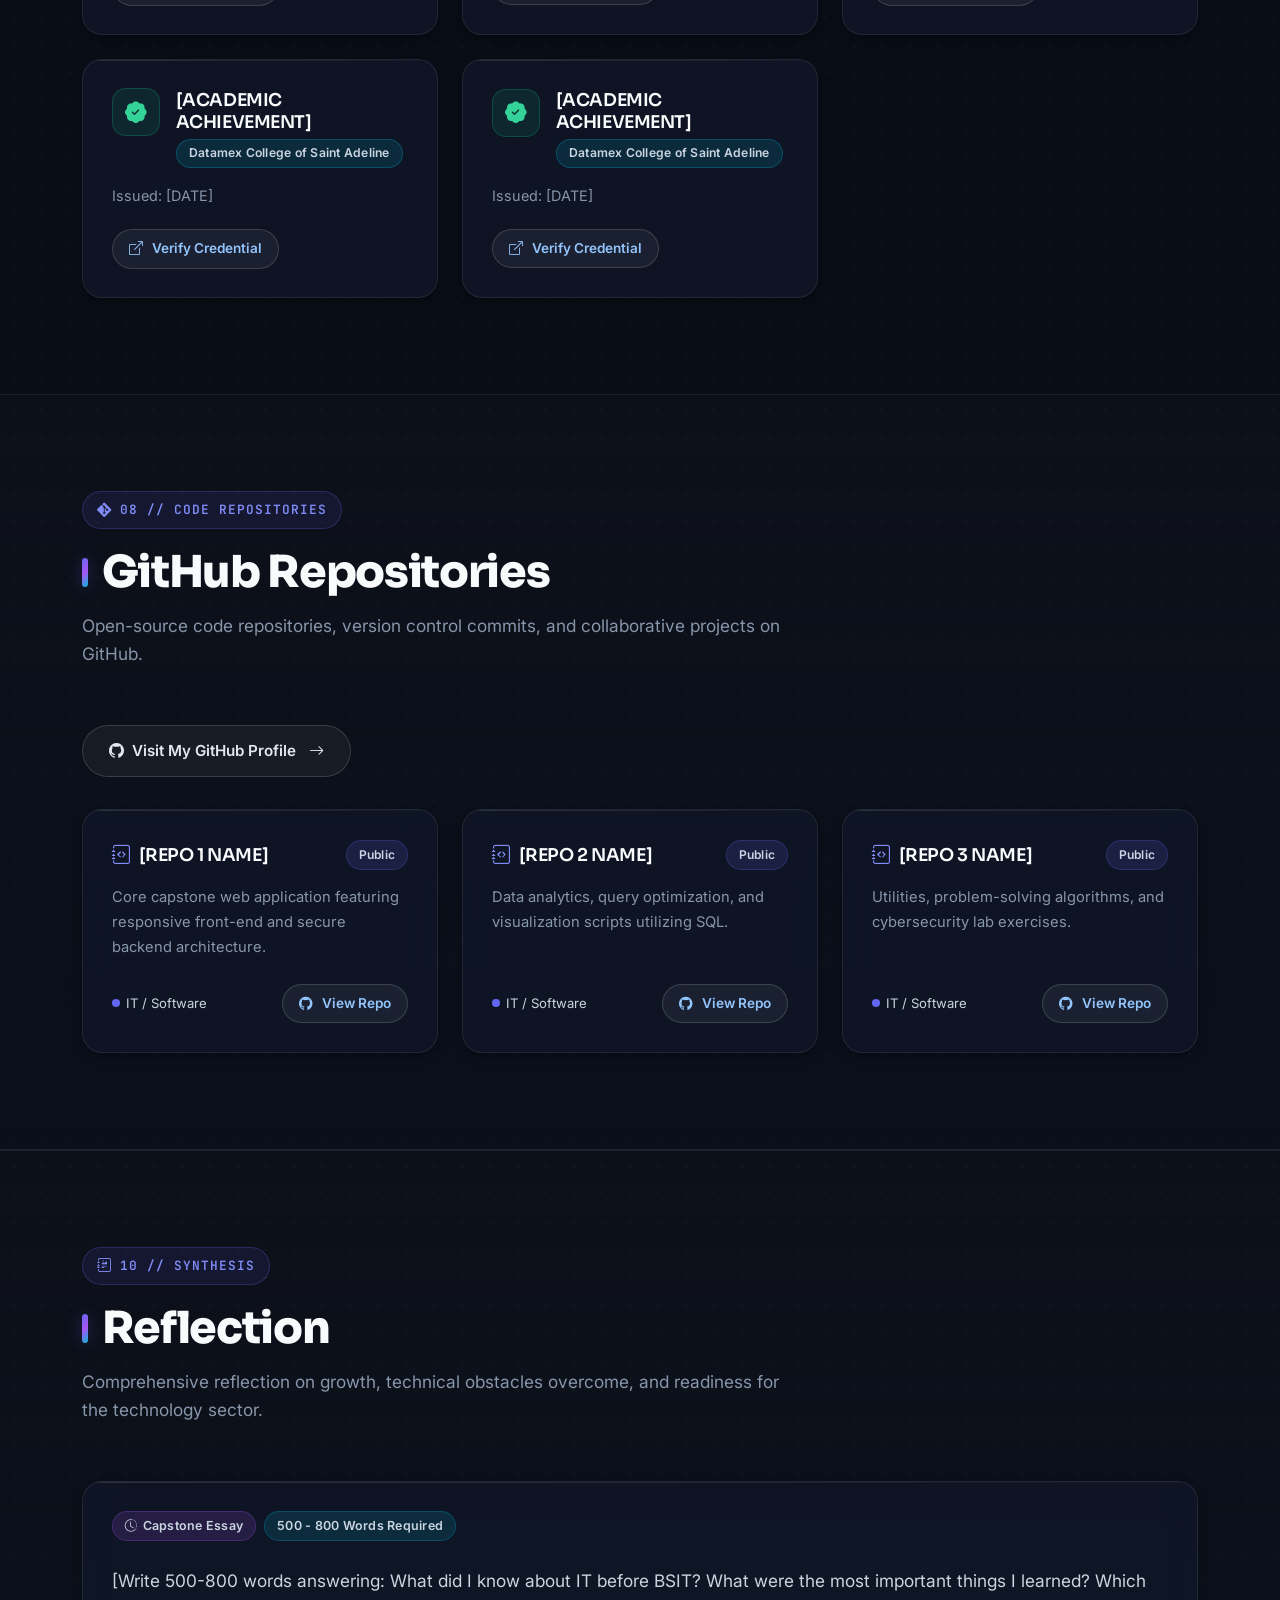
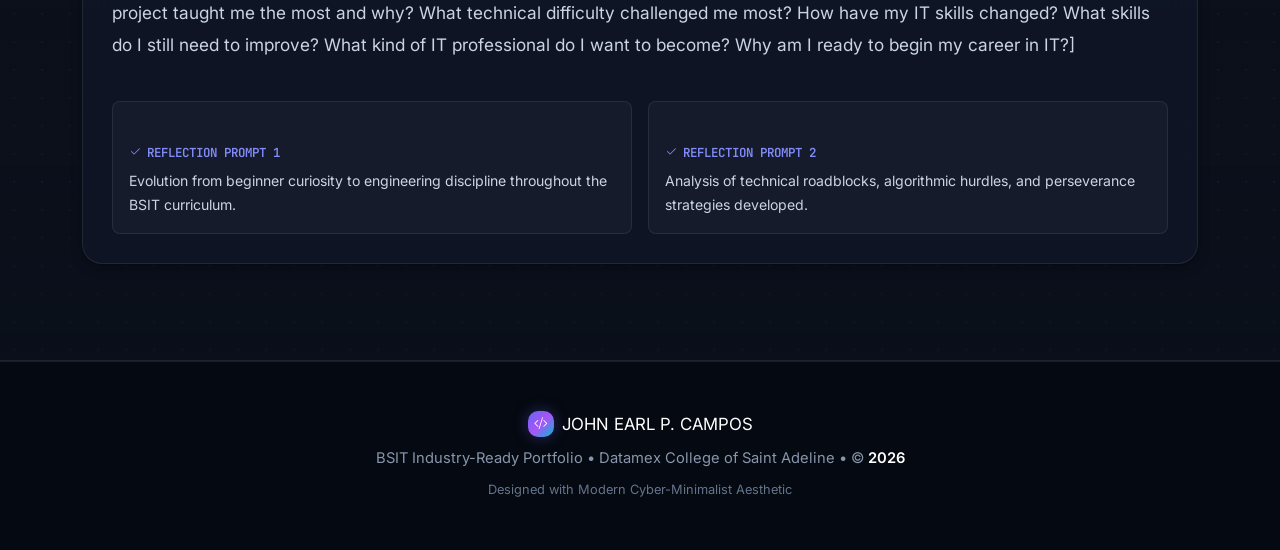
==== commit 99ed042c: "Update index.html" ====
--- a/index.html
+++ b/index.html
@@ -62,7 +62,7 @@
       <i class="bi bi-terminal-fill"></i>
       <span>[PROFESSIONAL TITLE, e.g. Junior Full-Stack Developer]</span>
     </div>
-    <p class="lead">I am a BSIT graduate with skills in [SKILL 1], [SKILL 2], and [SKILL 3]. I am interested in pursuing a career as a [CAREER].</p>
+    <p class="lead">I am a BSIT graduate with skills in [SKILL 1], [SKILL 2], and [SKILL 3]. I am interested in pursuing a career as a Senior Full-Stack Developer.</p>
     
     <div class="btns">
       <a class="btn-a" href="#projects">
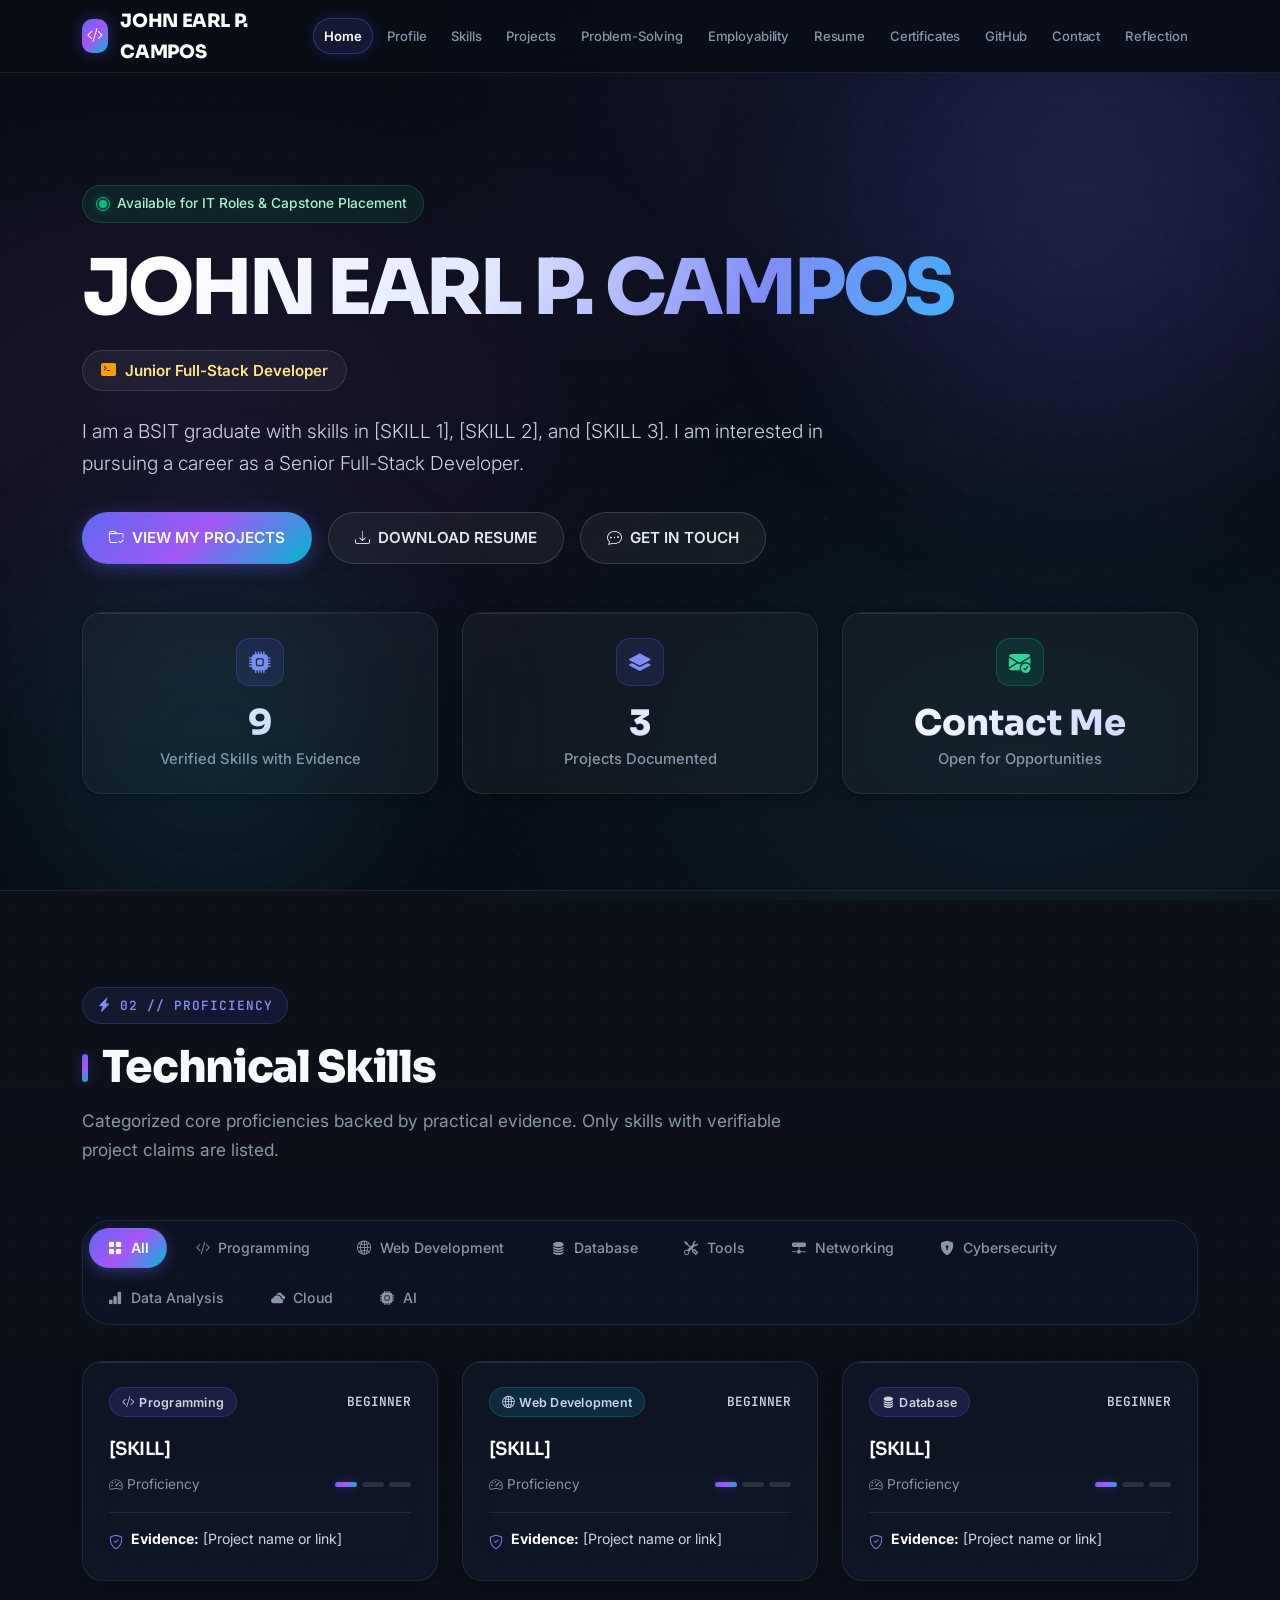
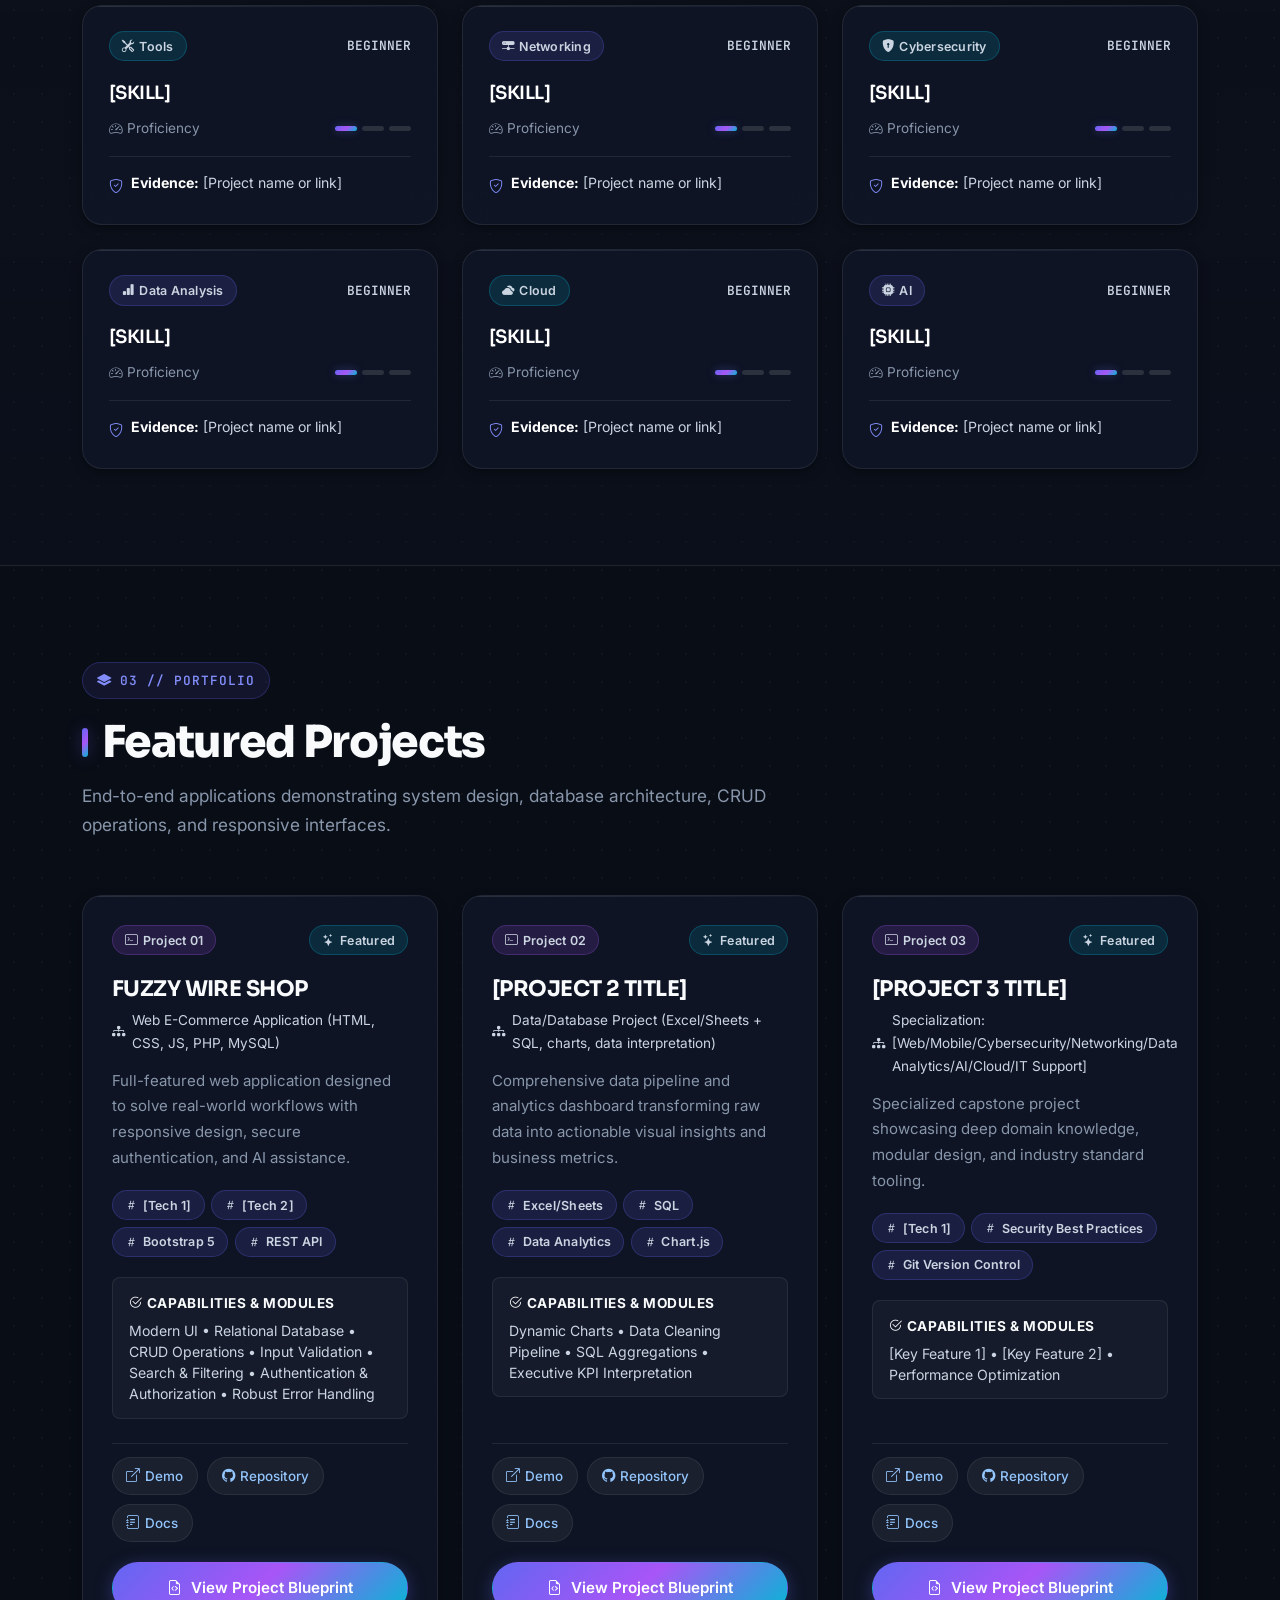
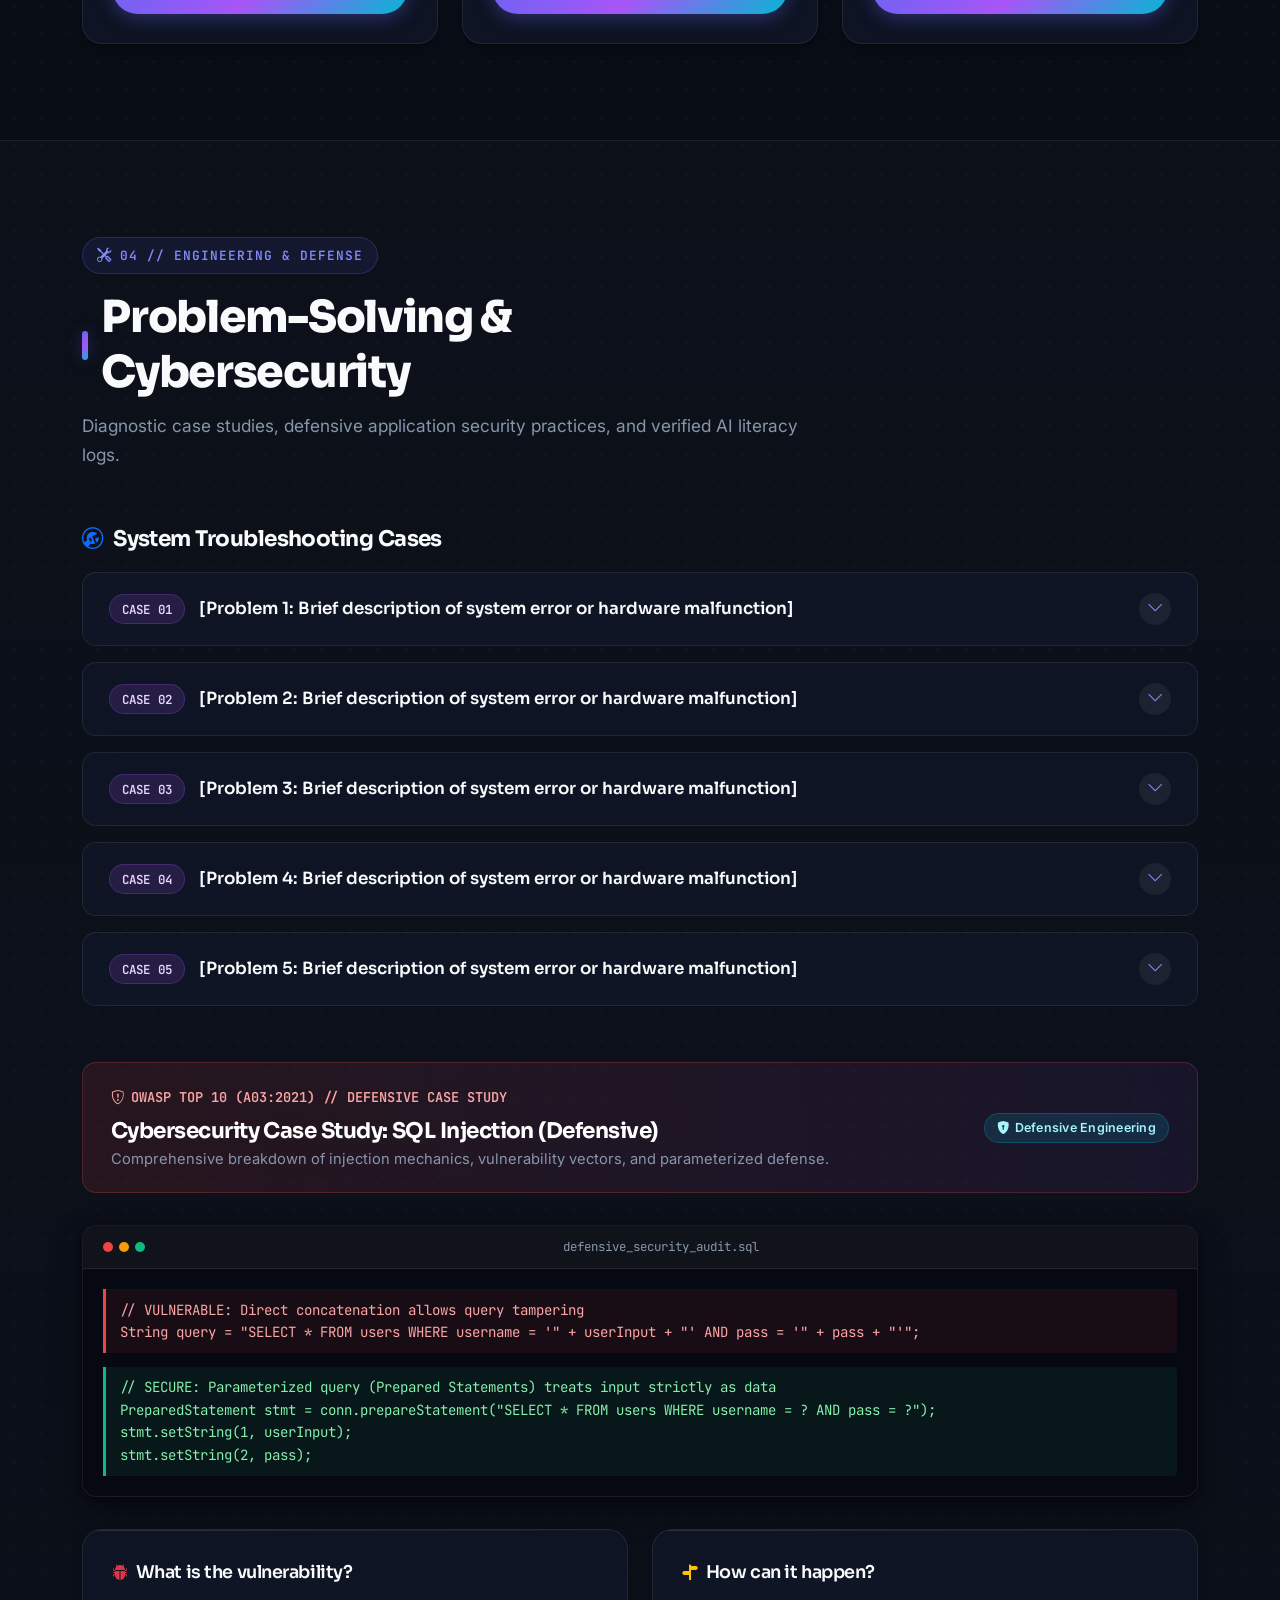
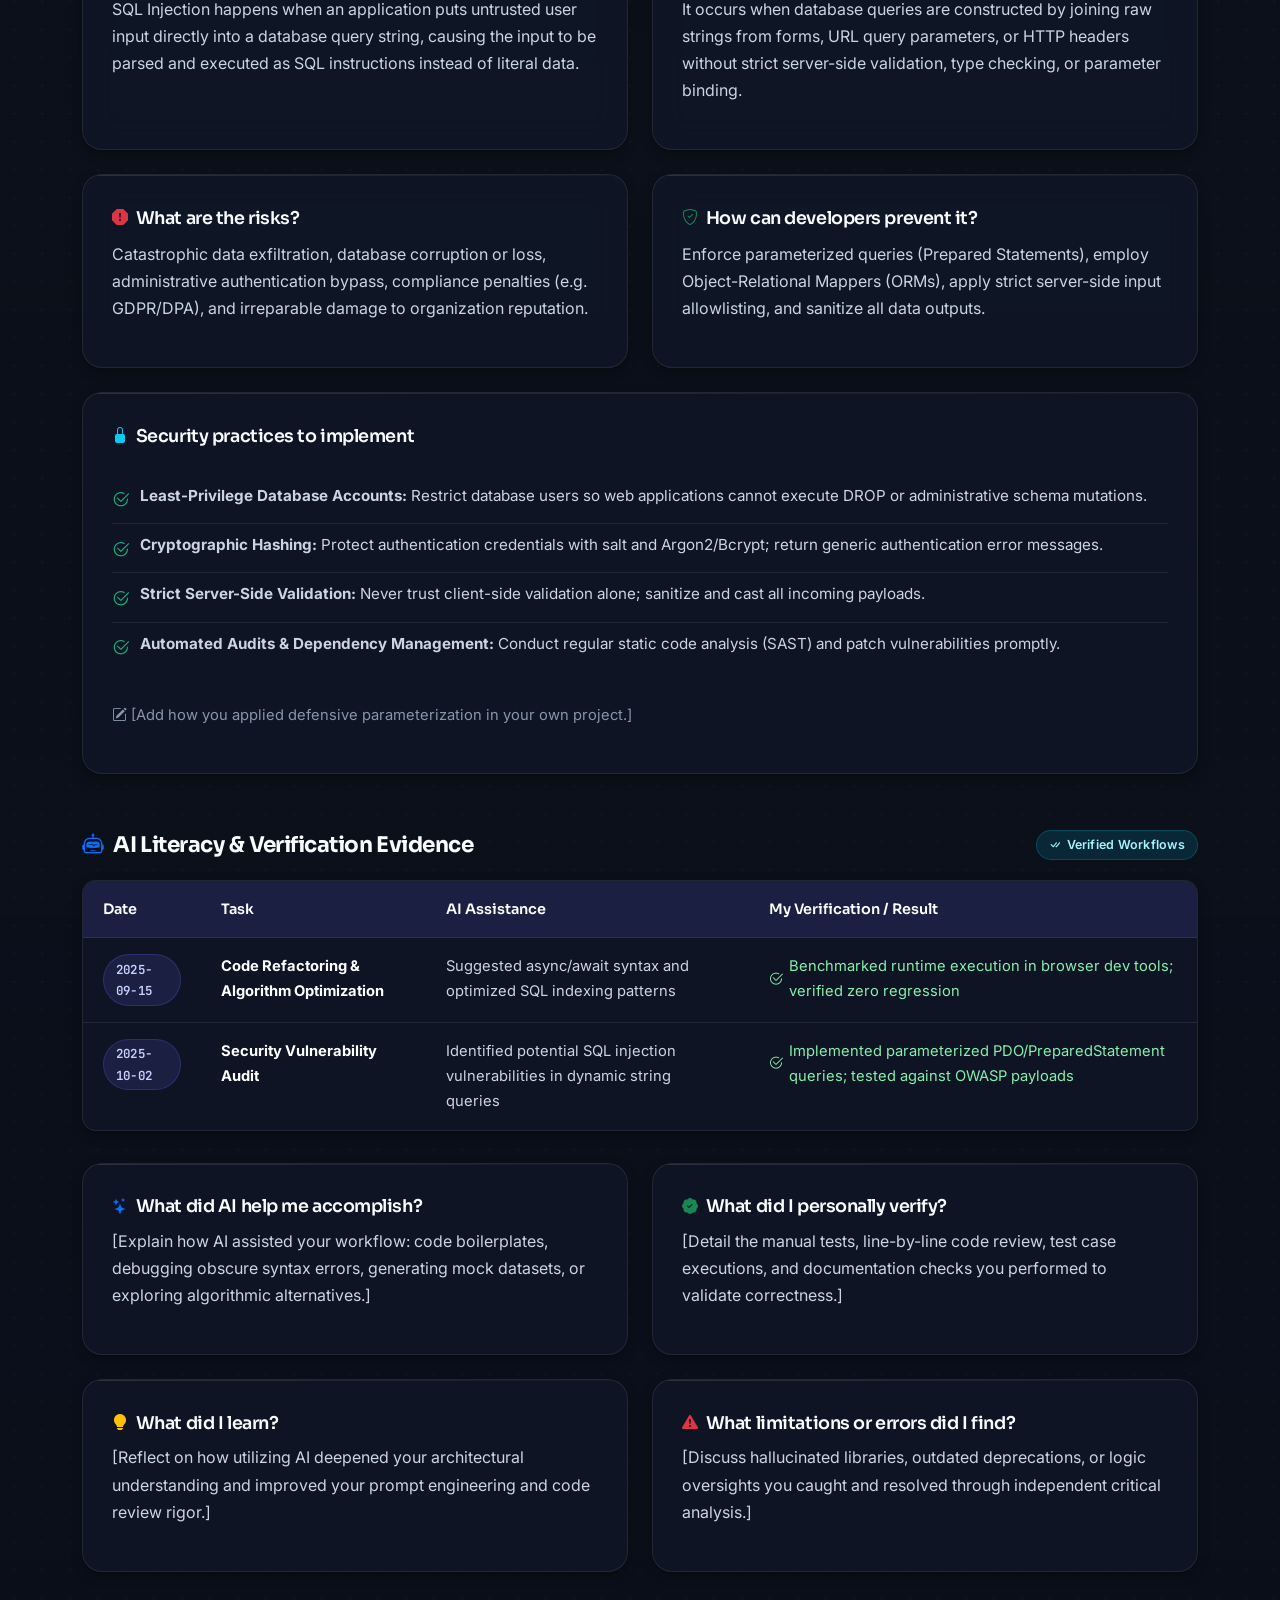
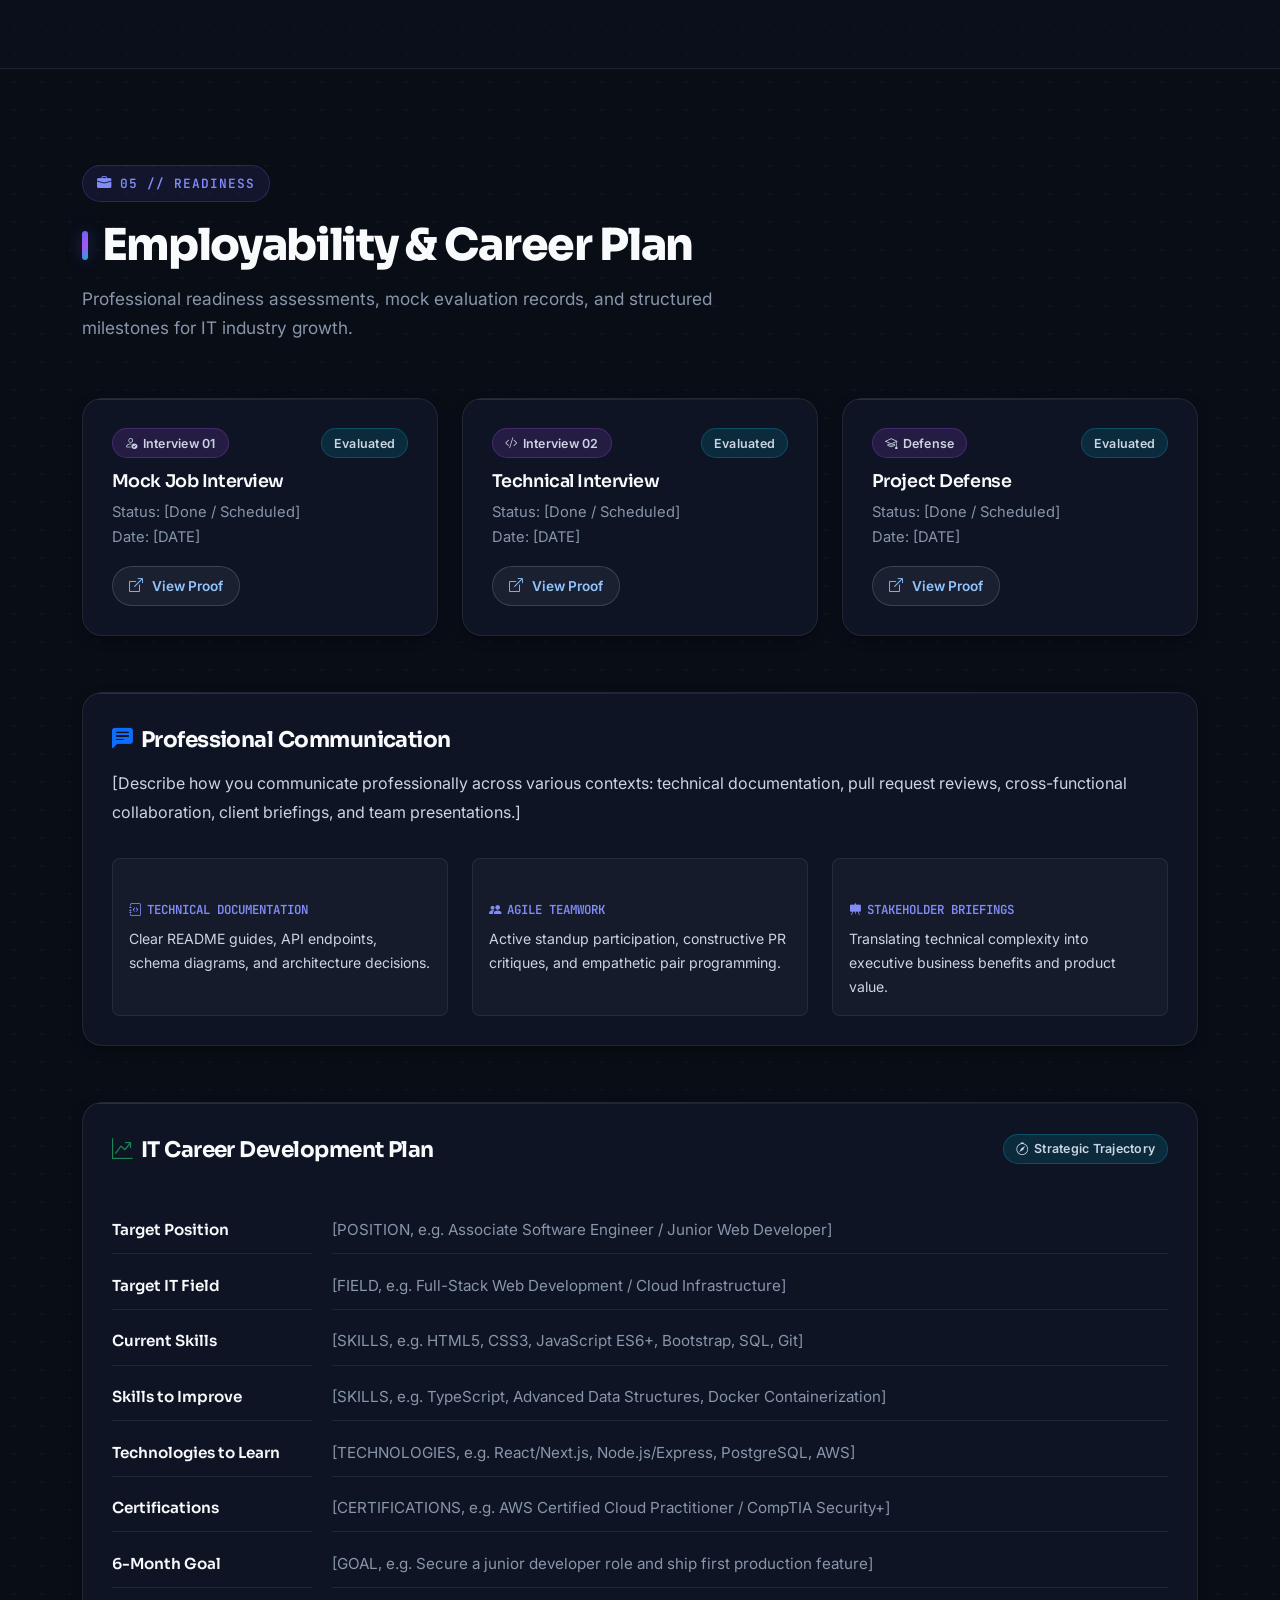
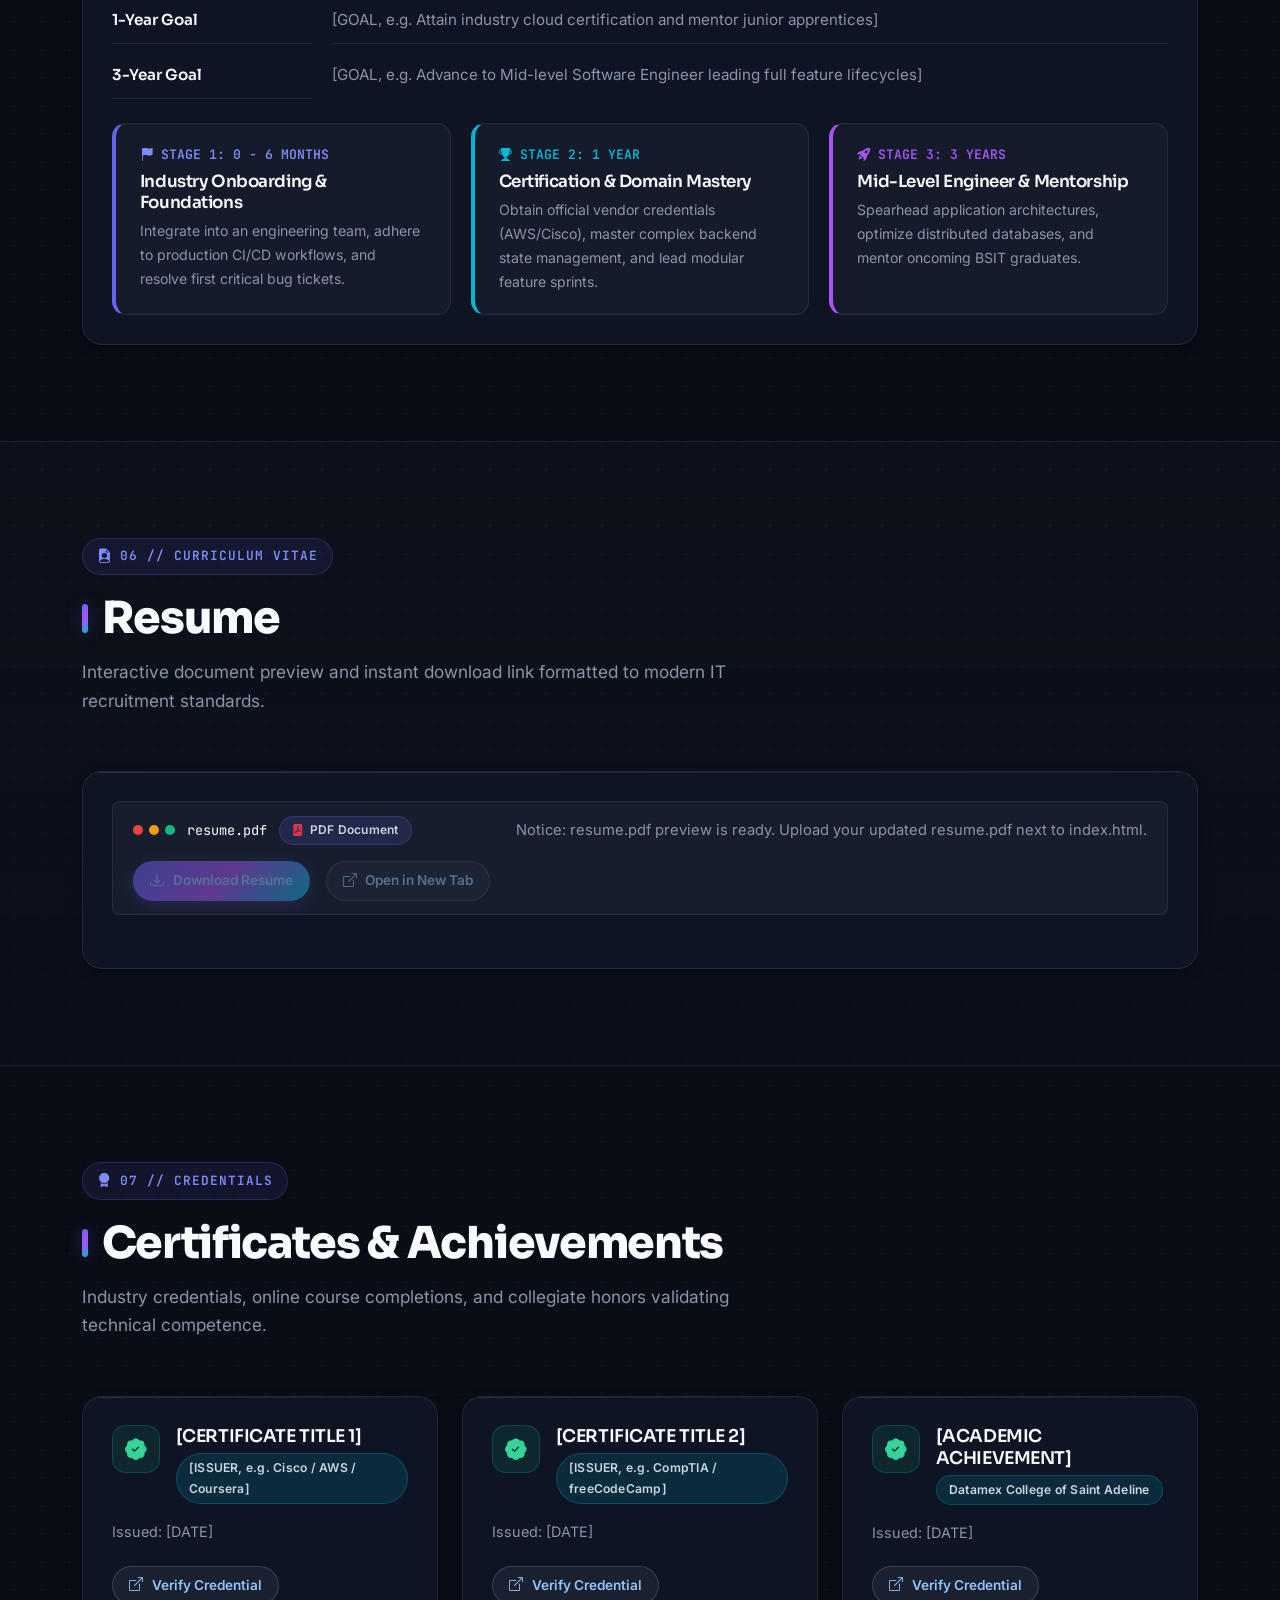
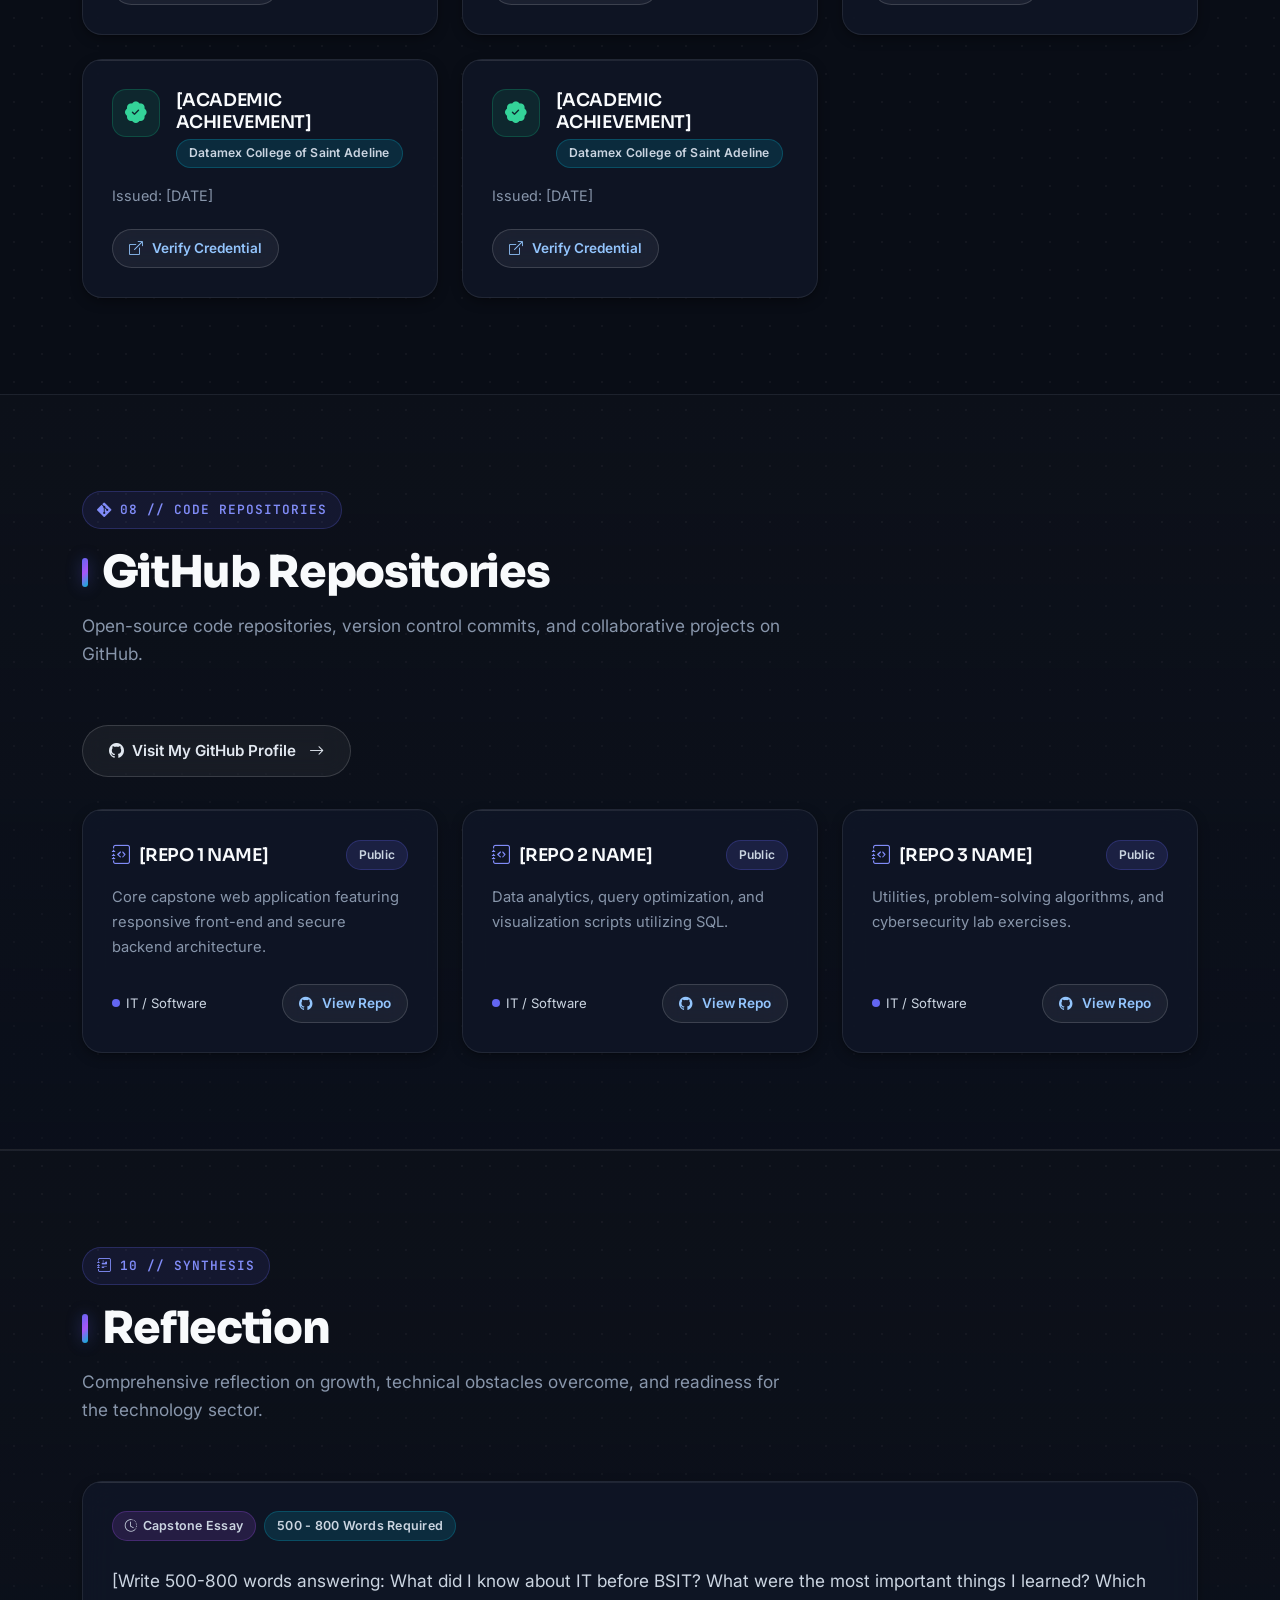
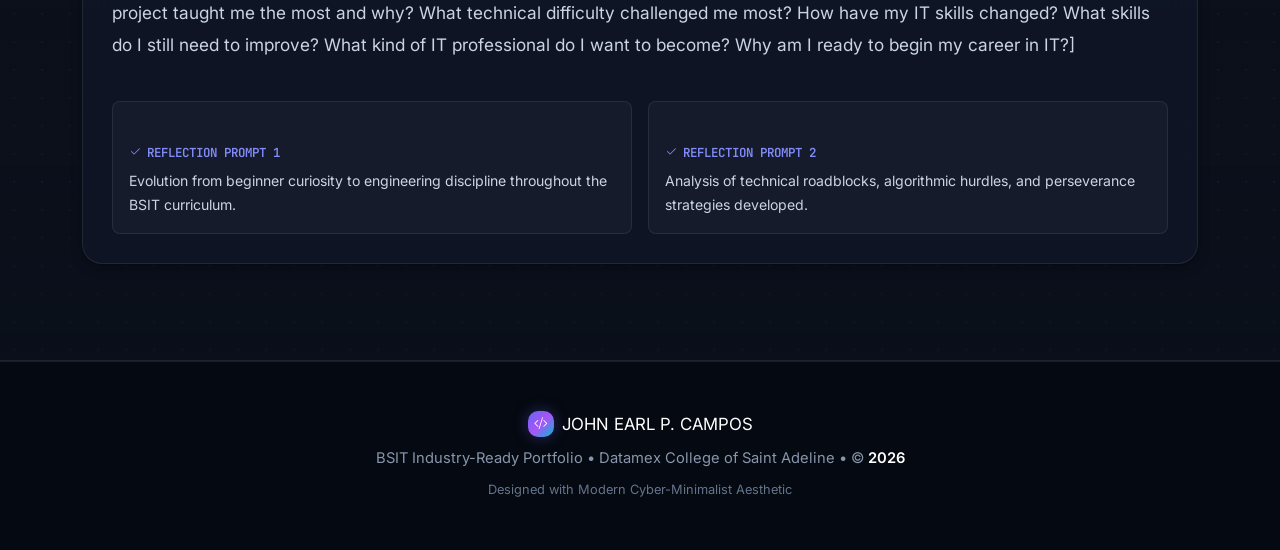
==== commit 56714067: "Update professional title in index.html" ====
--- a/index.html
+++ b/index.html
@@ -60,7 +60,7 @@
     <h1 data-name>JOHN EARL P. CAMPOS</h1>
     <div class="title">
       <i class="bi bi-terminal-fill"></i>
-      <span>[PROFESSIONAL TITLE, e.g. Junior Full-Stack Developer]</span>
+      <span>Junior Full-Stack Developer</span>
     </div>
     <p class="lead">I am a BSIT graduate with skills in [SKILL 1], [SKILL 2], and [SKILL 3]. I am interested in pursuing a career as a Senior Full-Stack Developer.</p>
     
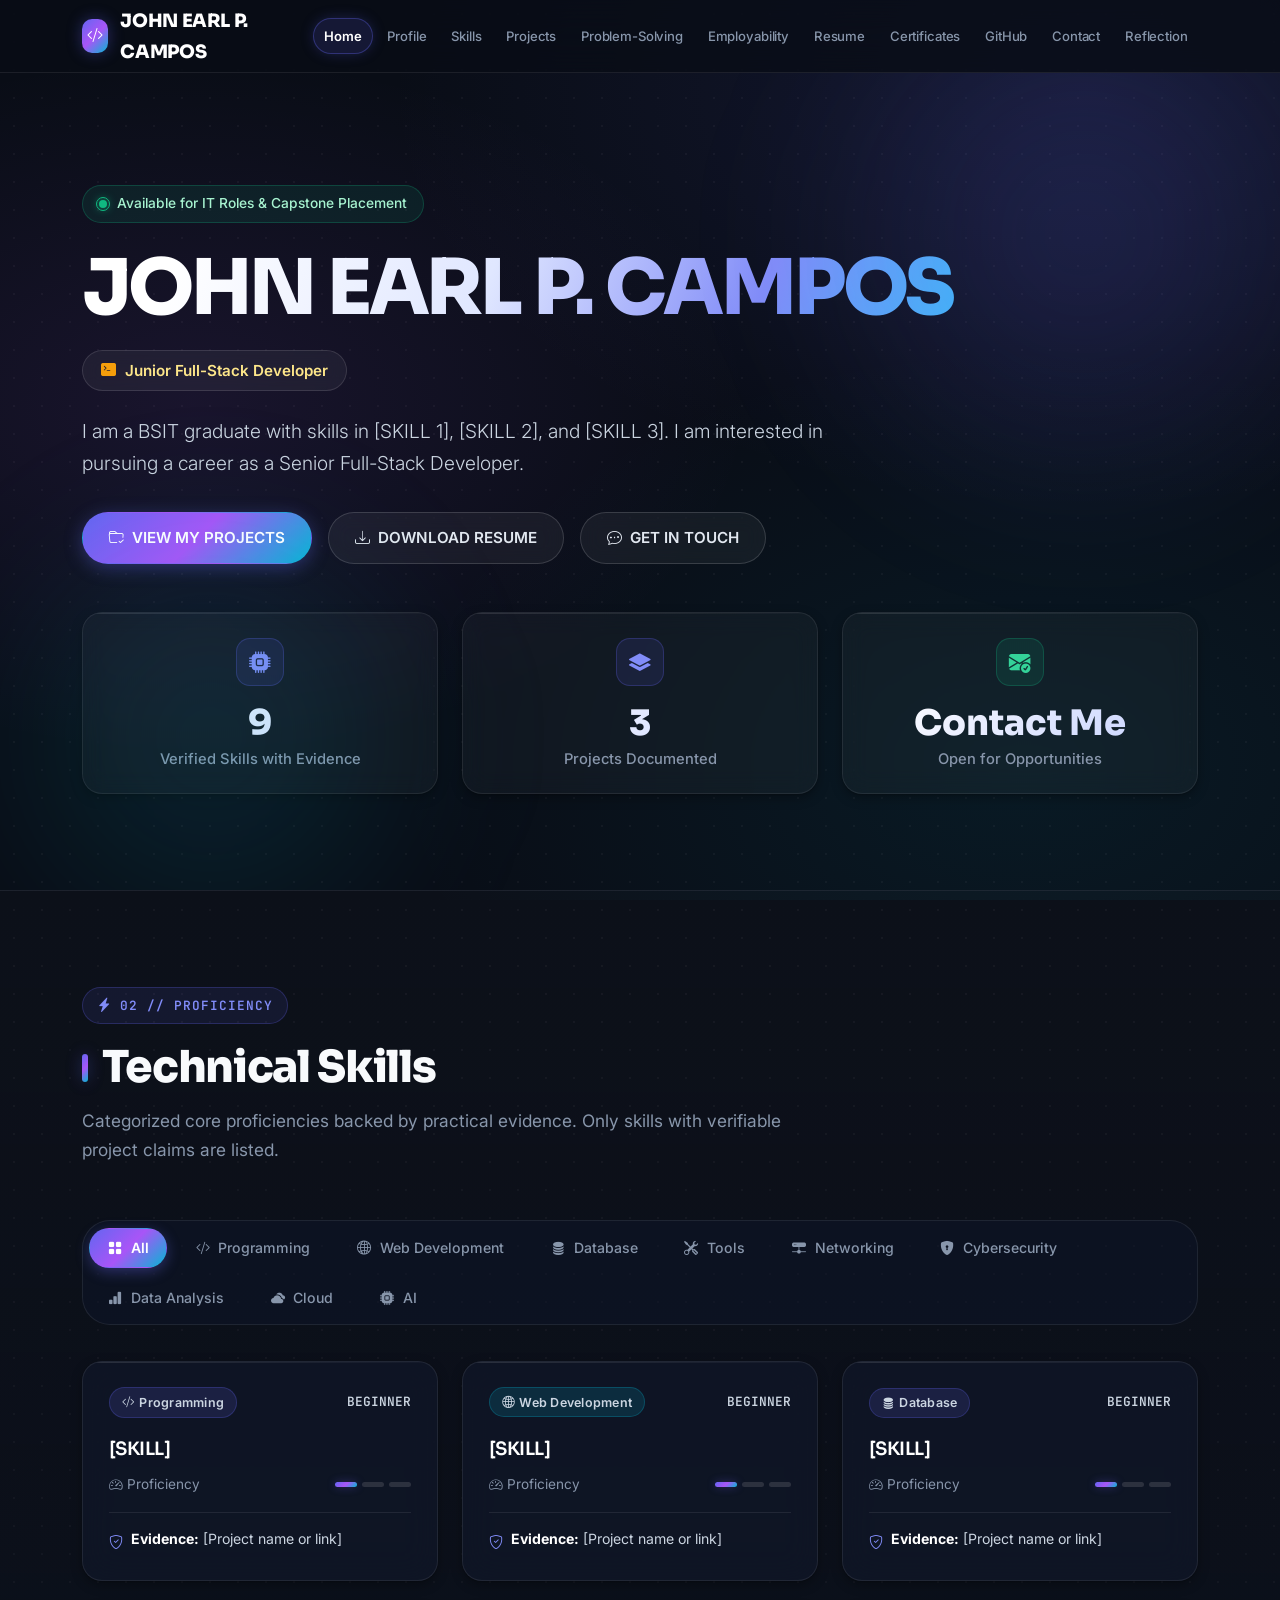
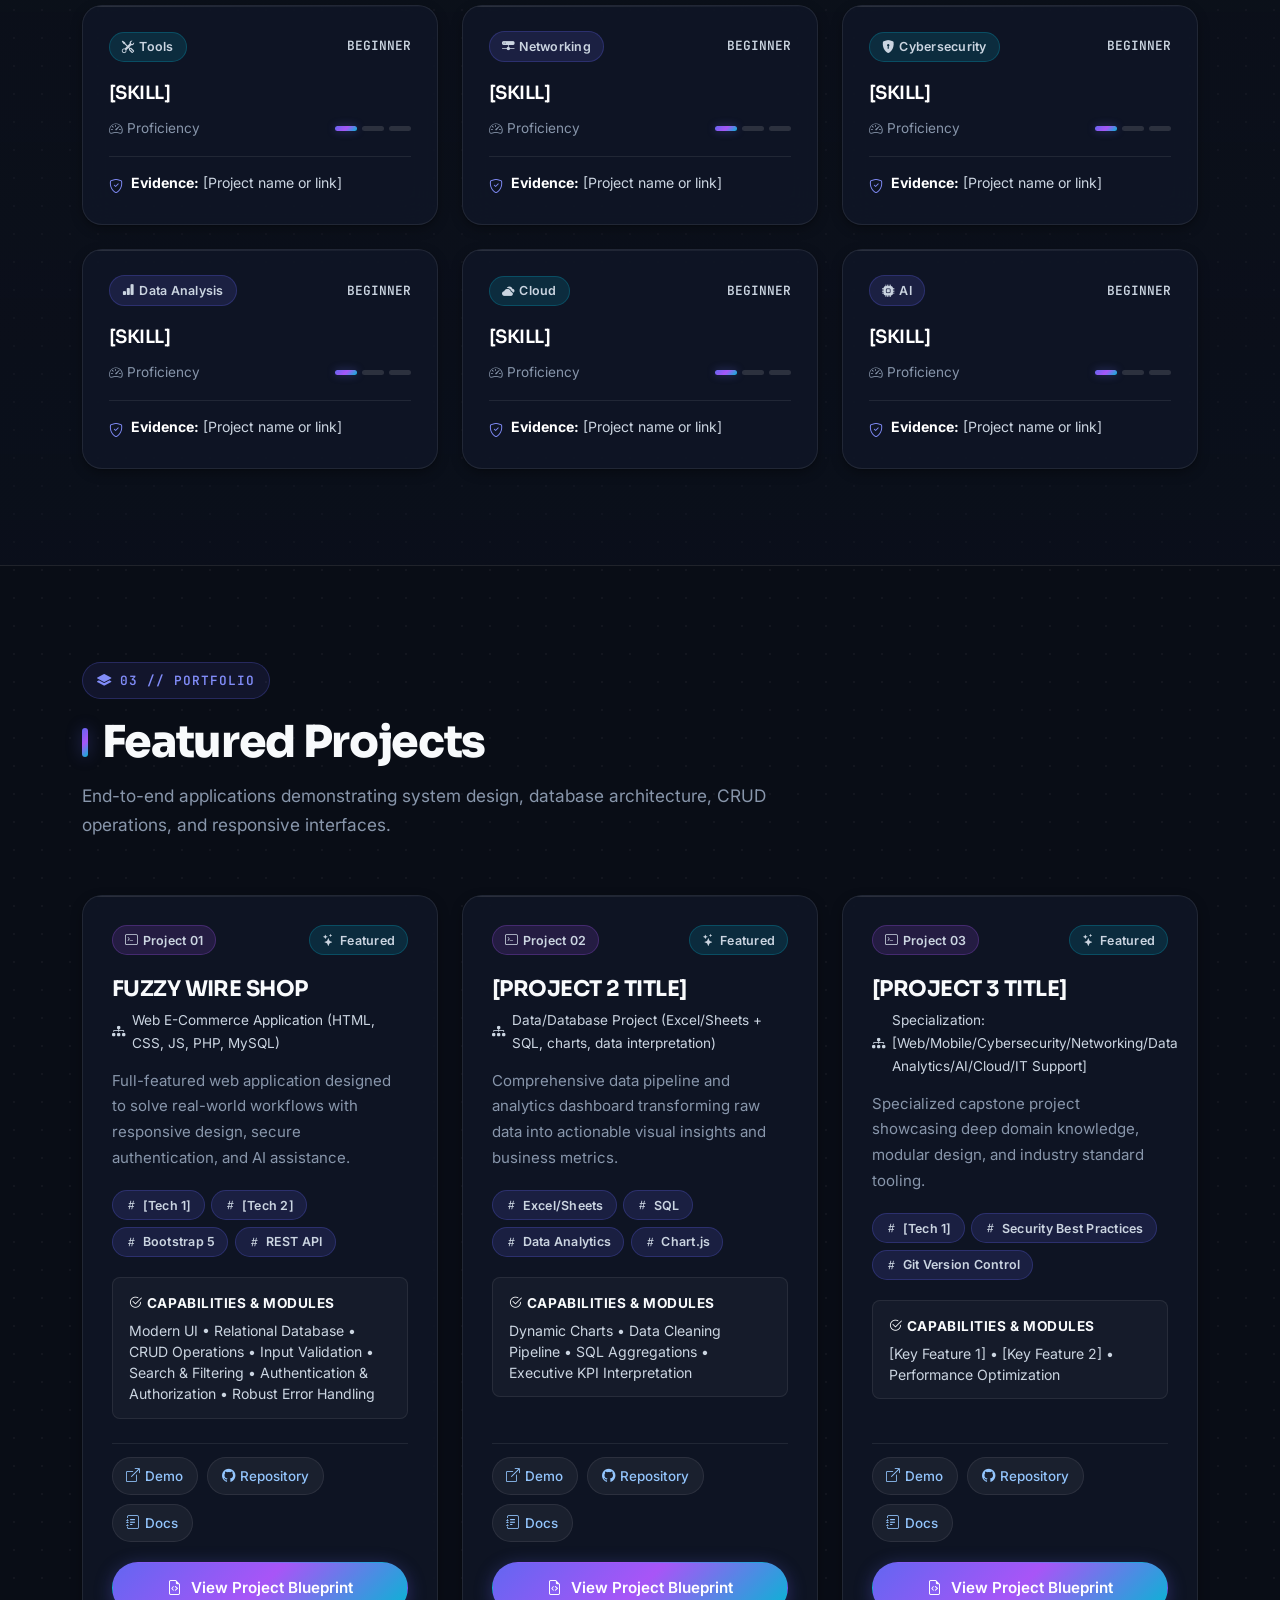
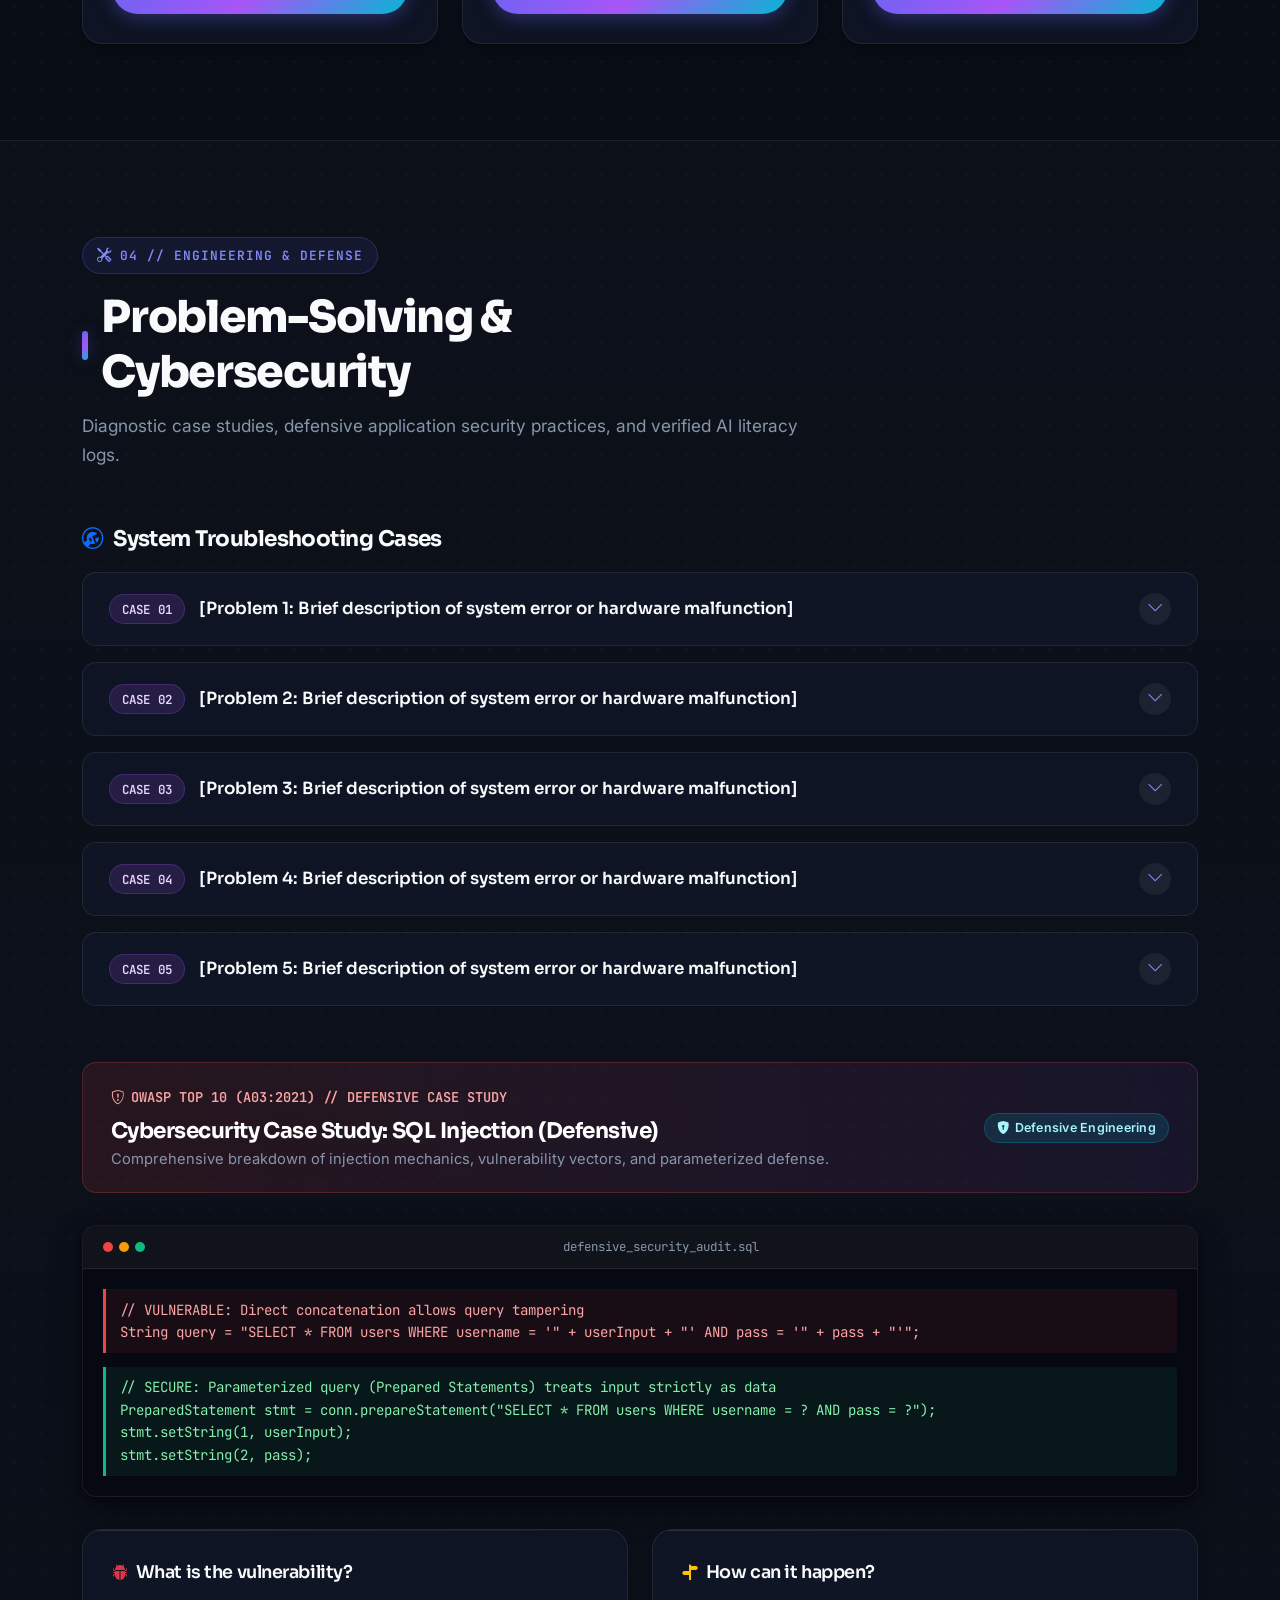
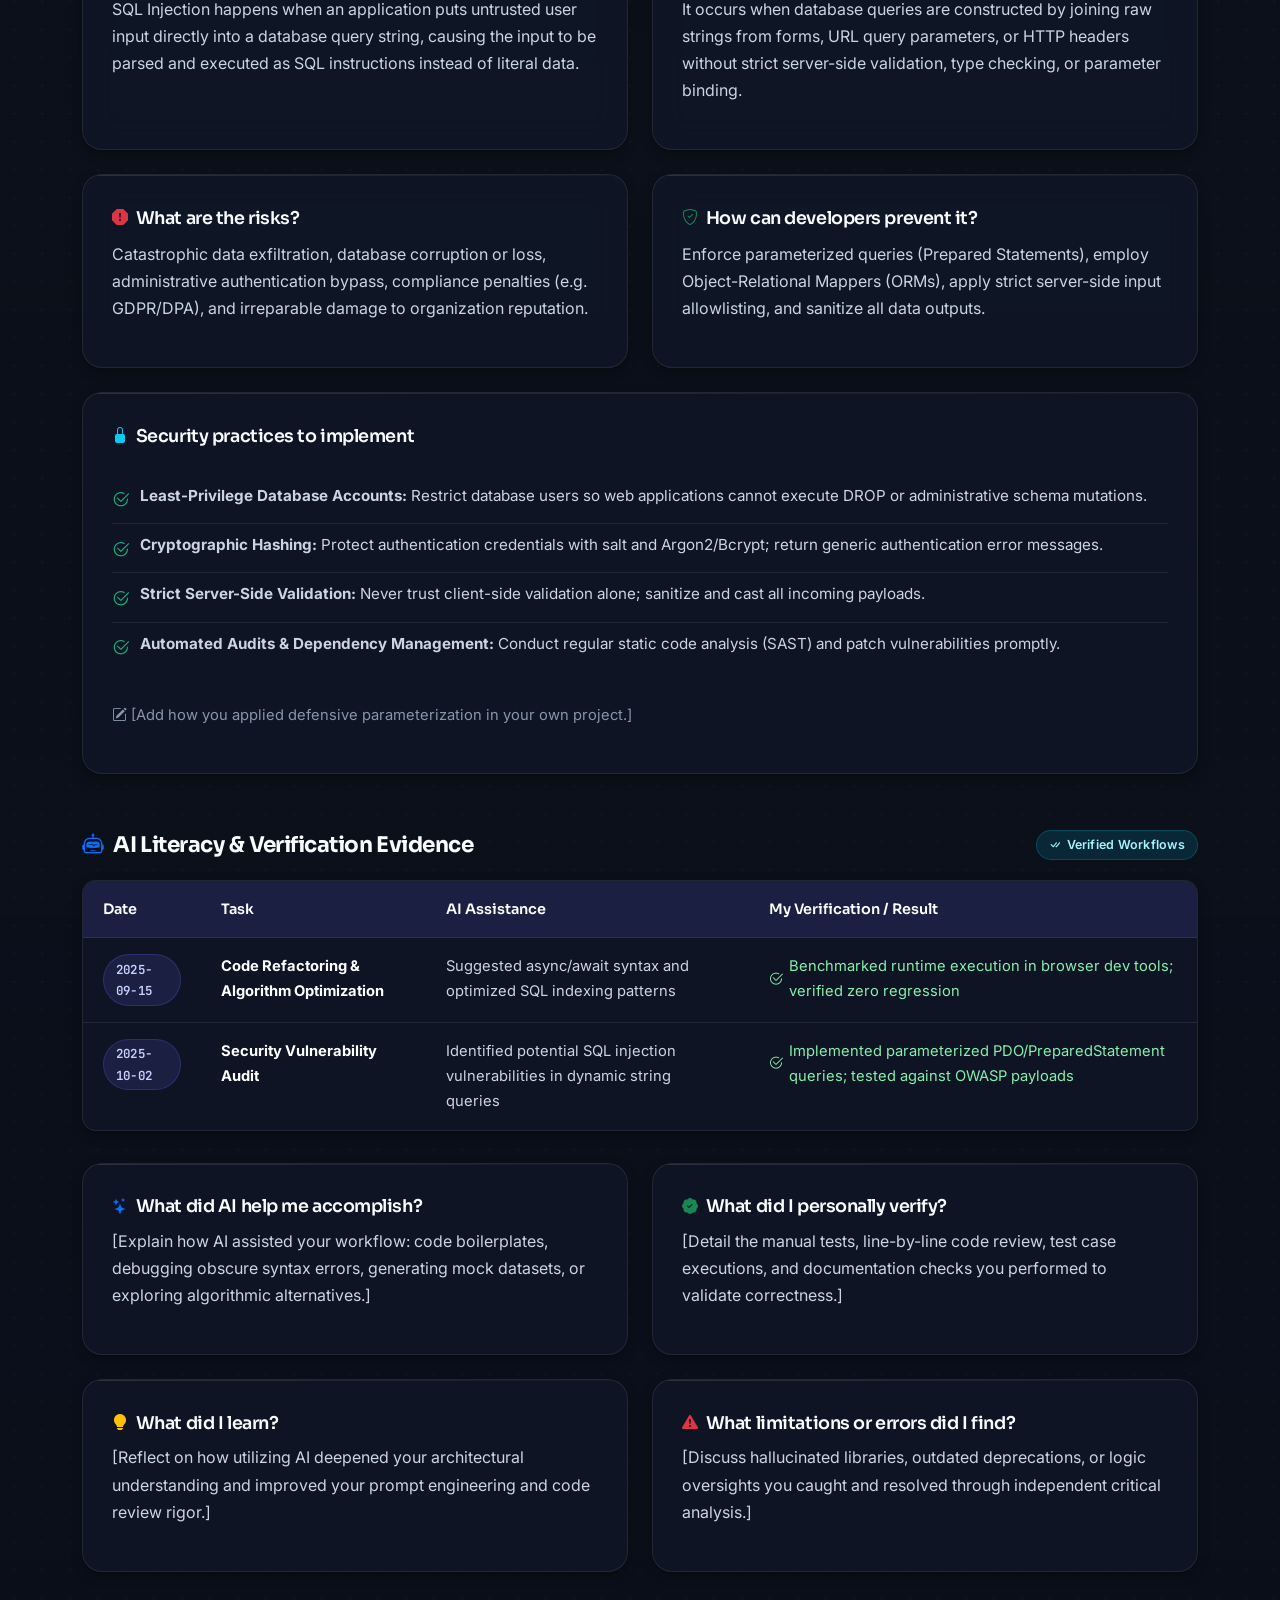
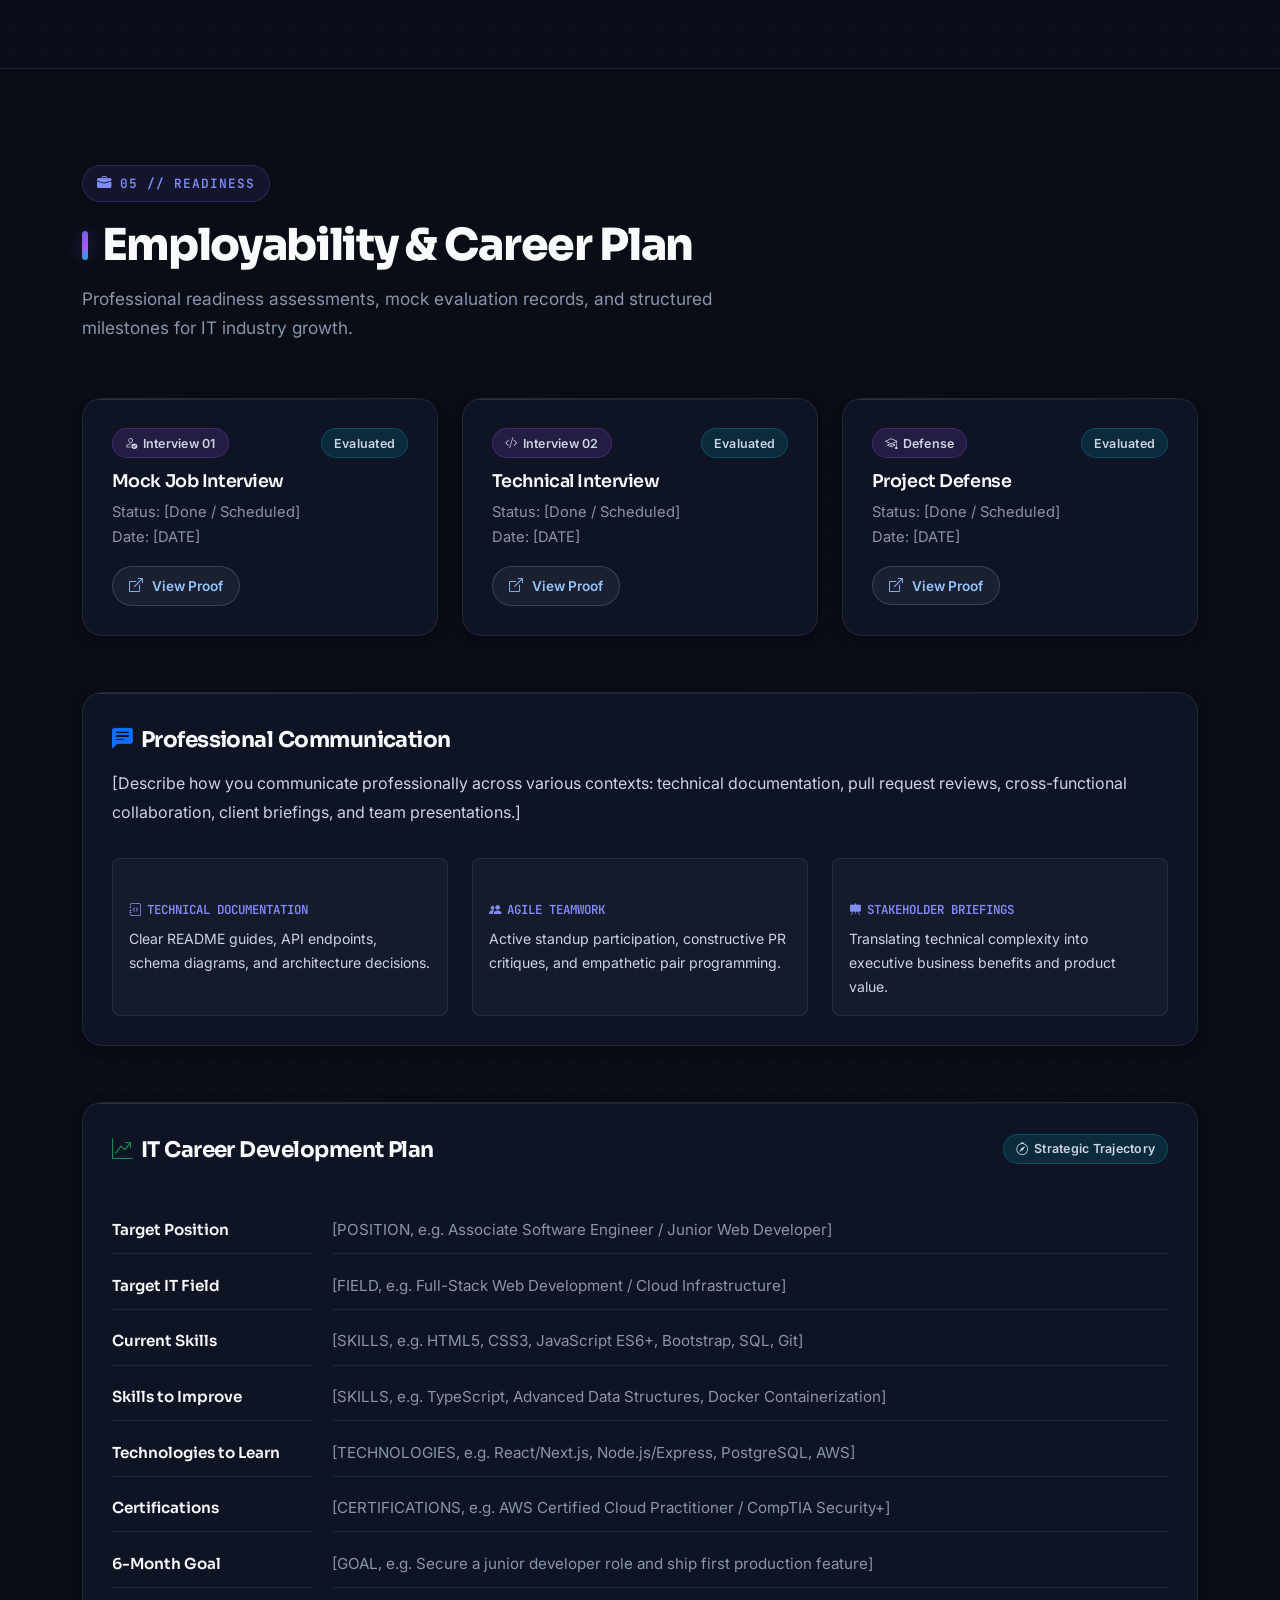
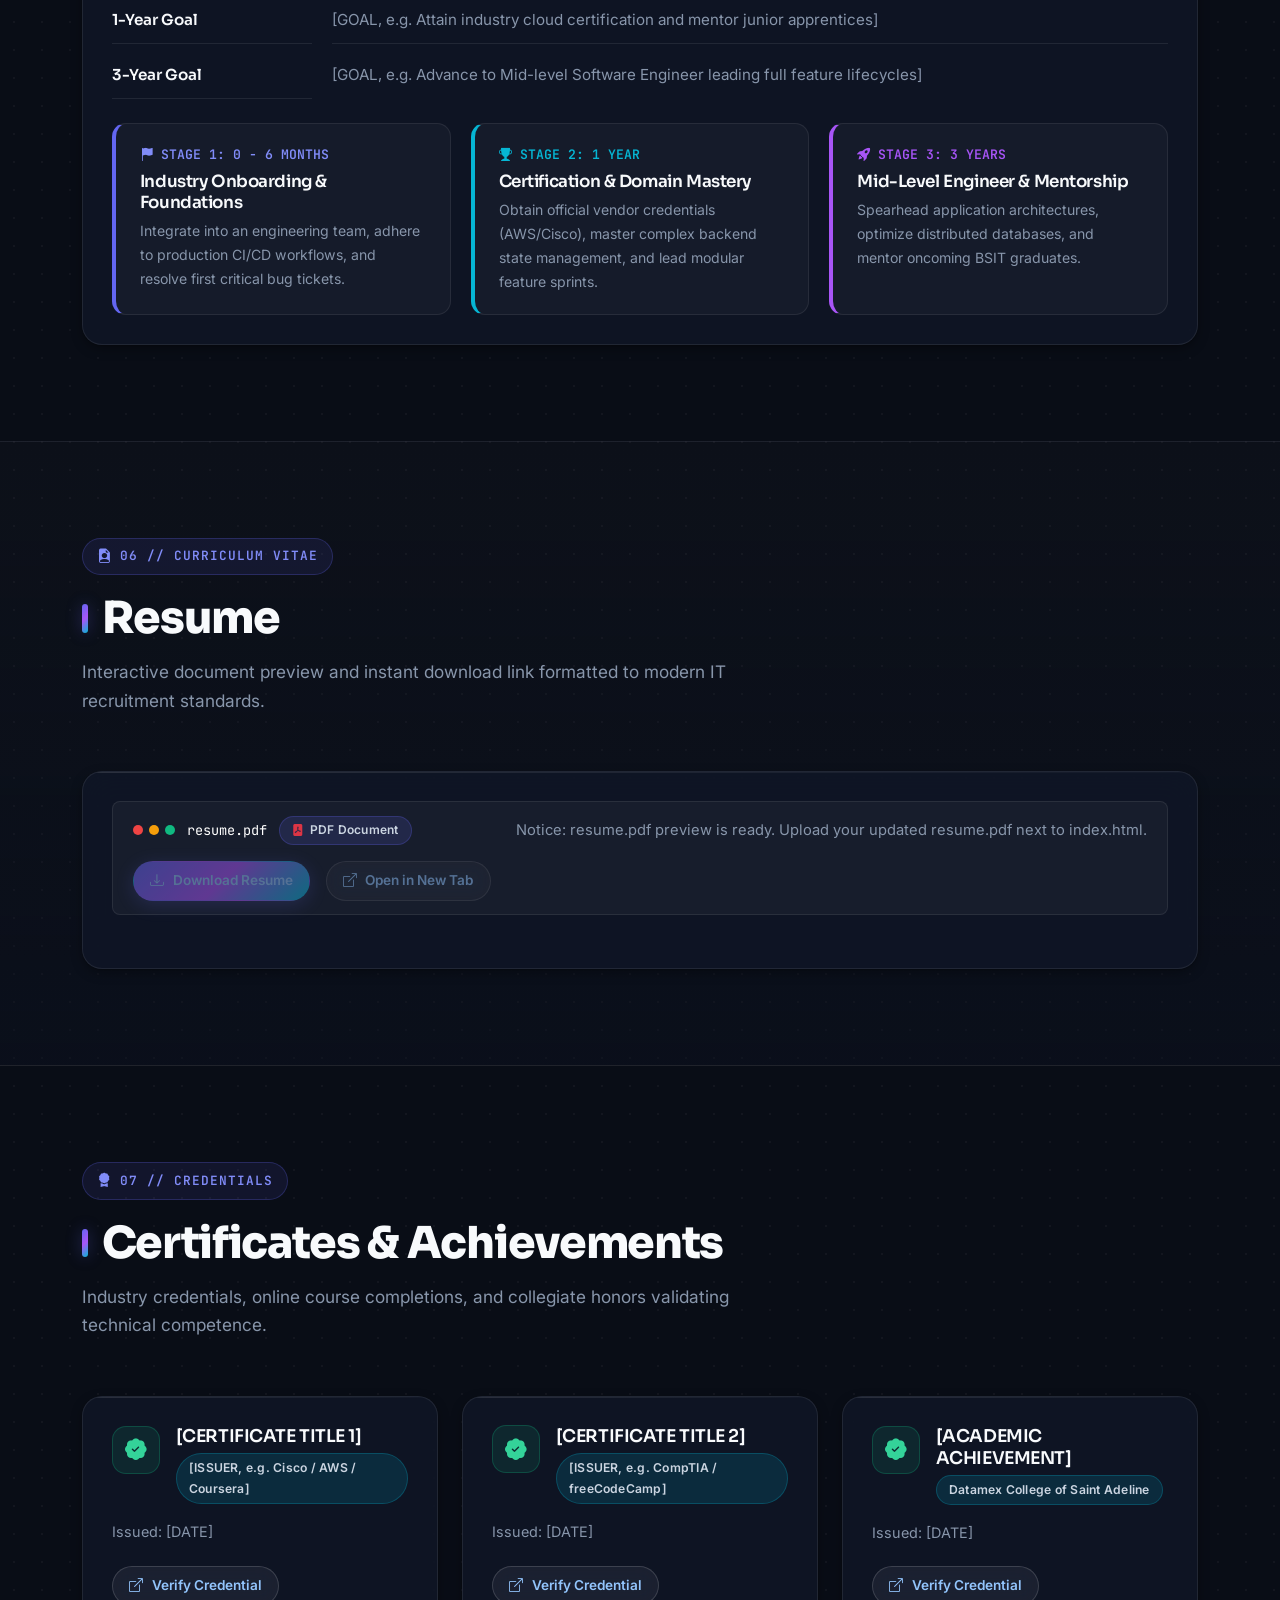
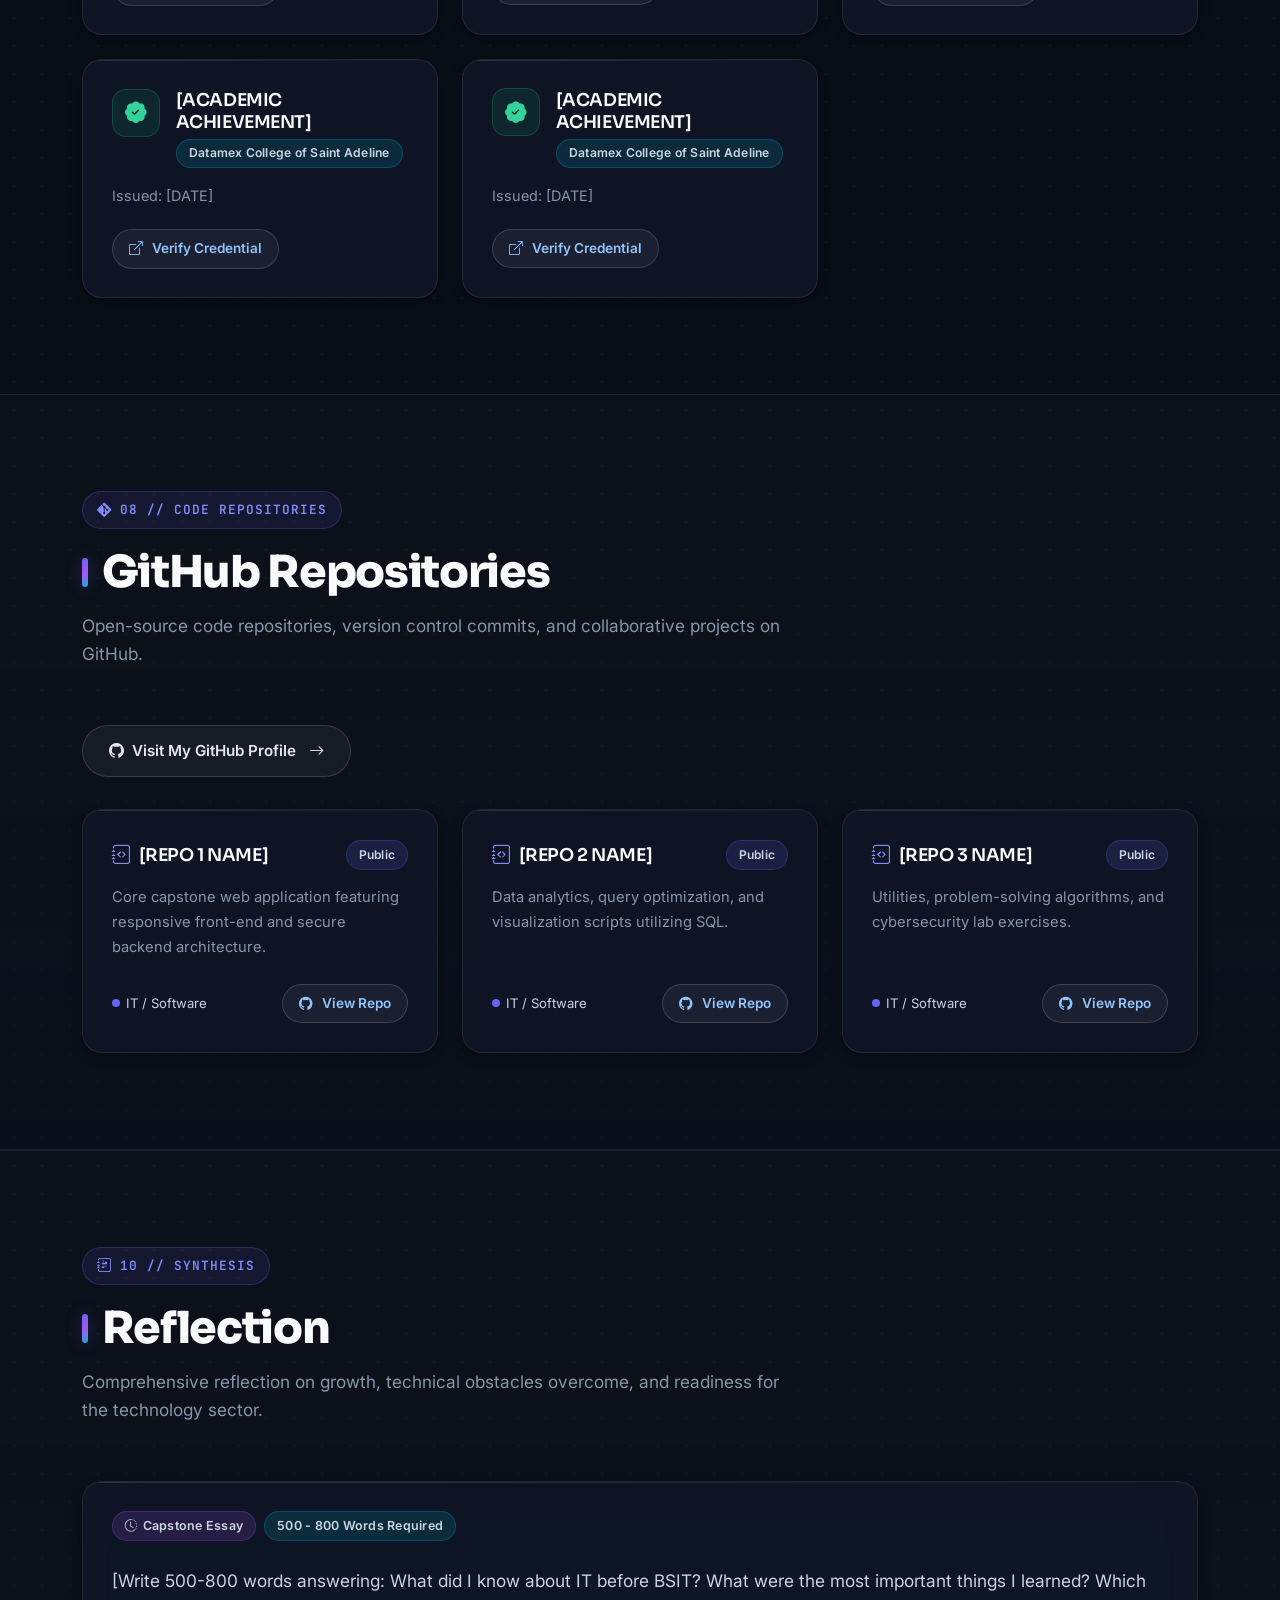
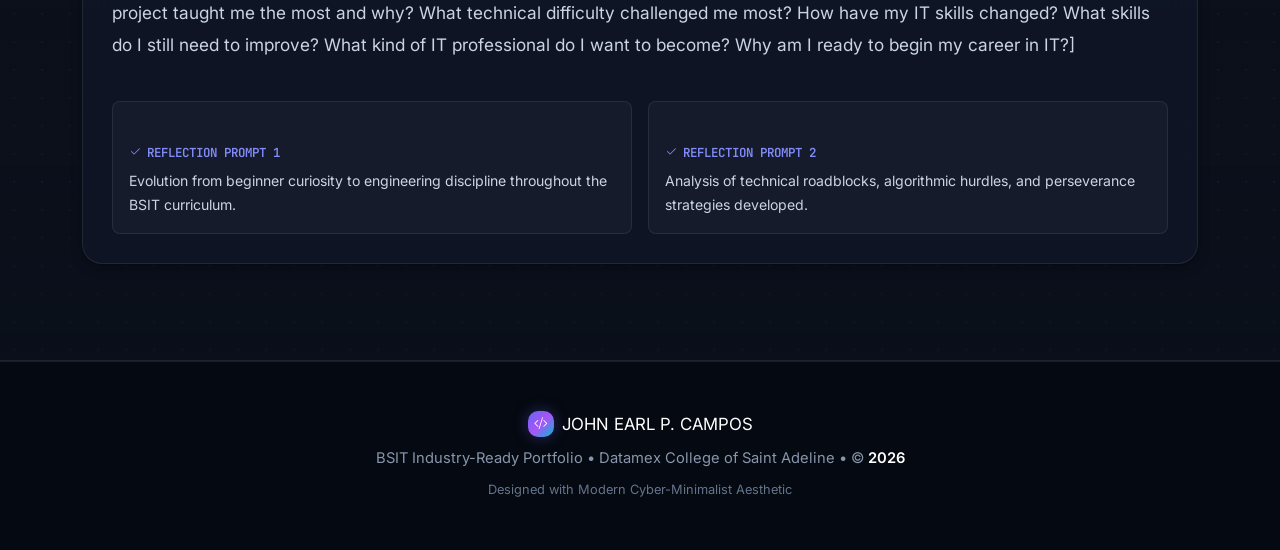
==== commit 05c3b171: "Update title in index.html for personalization" ====
--- a/index.html
+++ b/index.html
@@ -3,7 +3,7 @@
 <head>
 <meta charset="UTF-8">
 <meta name="viewport" content="width=device-width, initial-scale=1">
-<title>[YOUR NAME] | BSIT Portfolio</title>
+<title>CAMPOS | BSIT Portfolio</title>
 <meta name="description" content="BSIT Industry-Ready Portfolio - Datamex College of Saint Adeline">
 
 <!-- Google Fonts -->
